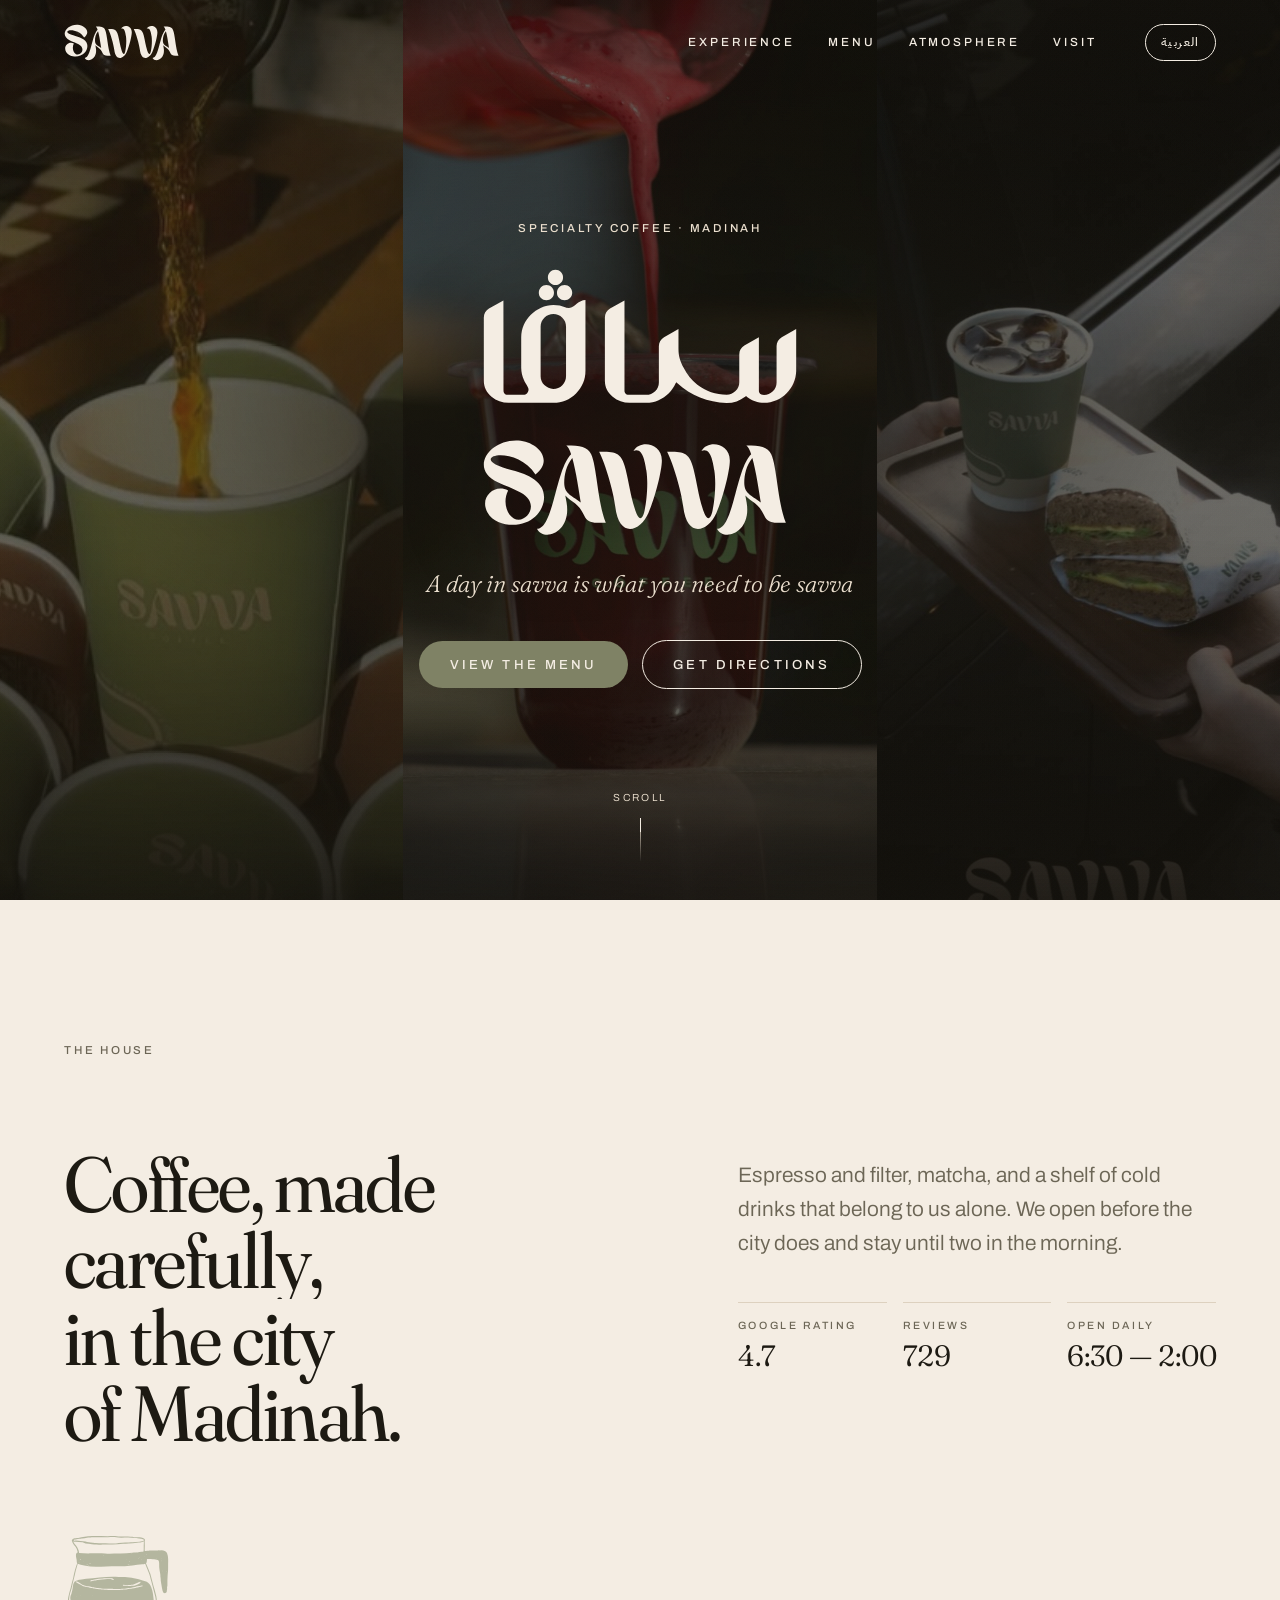
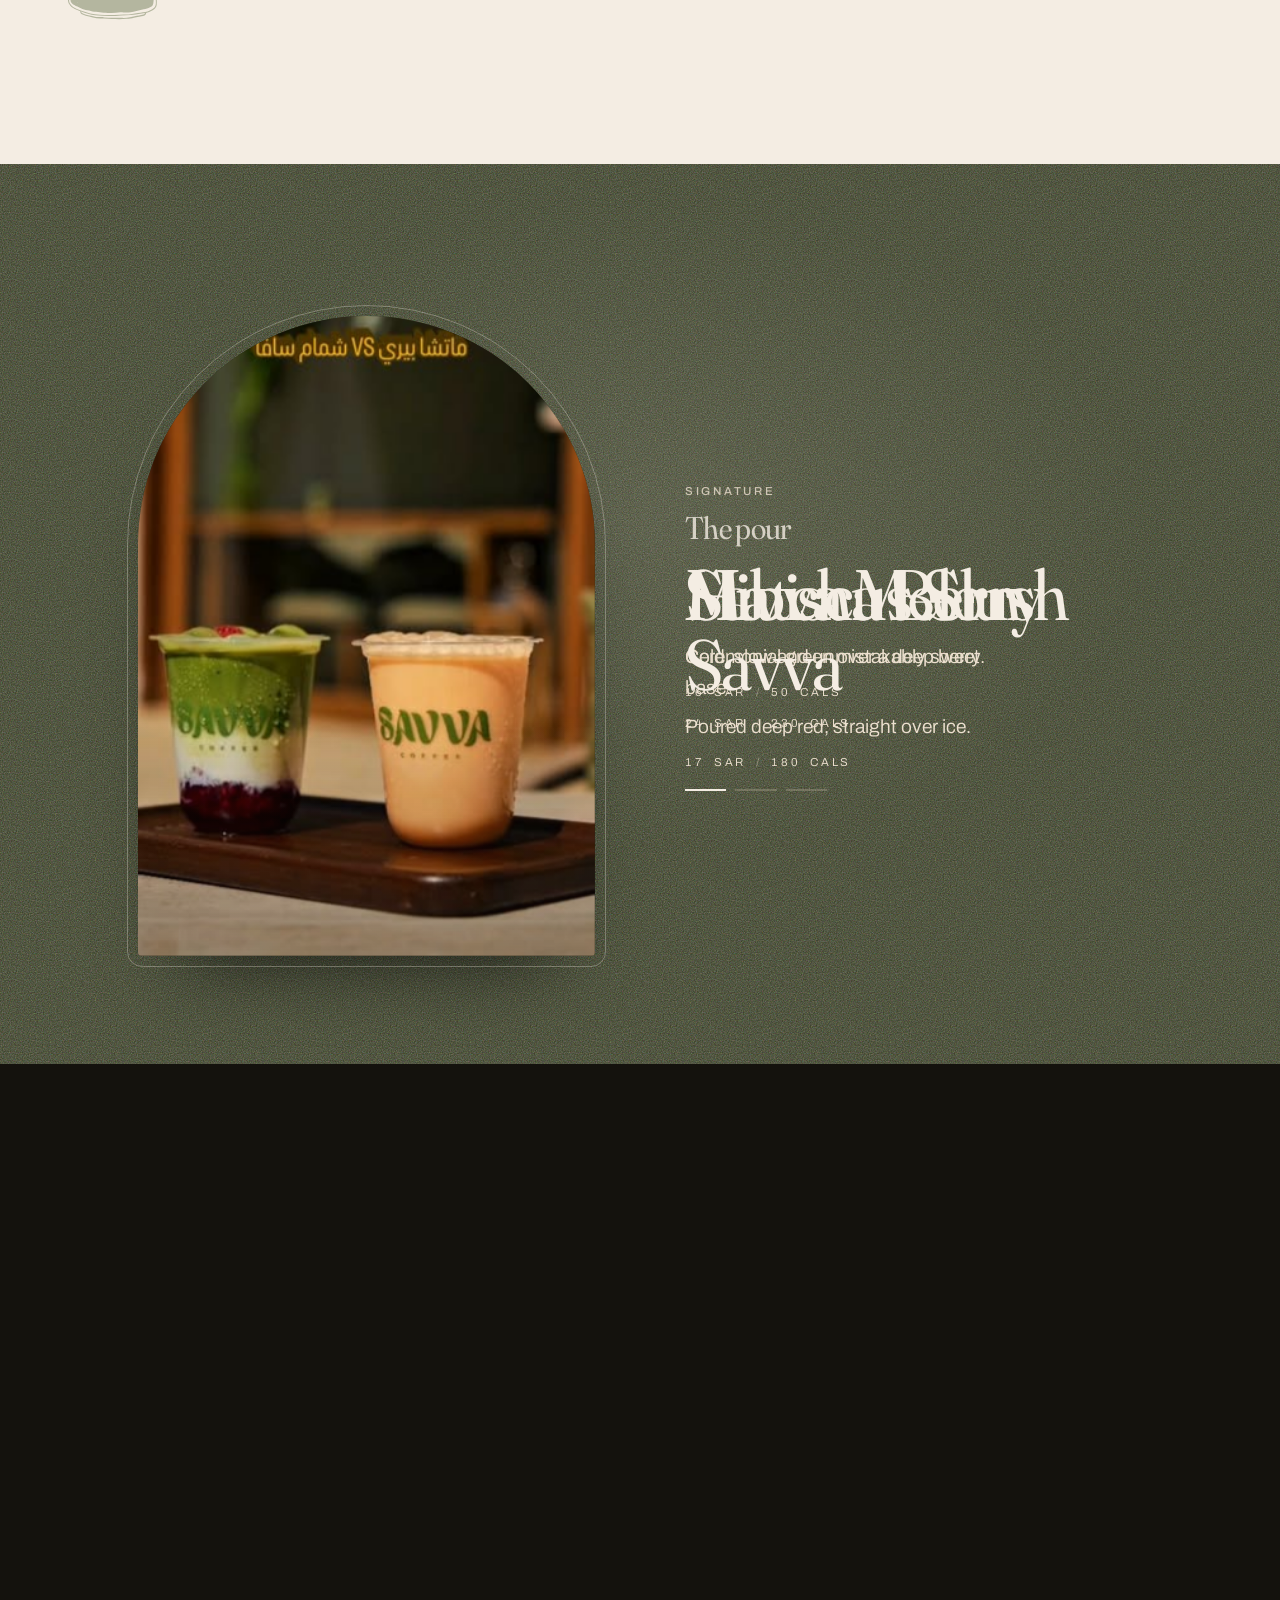
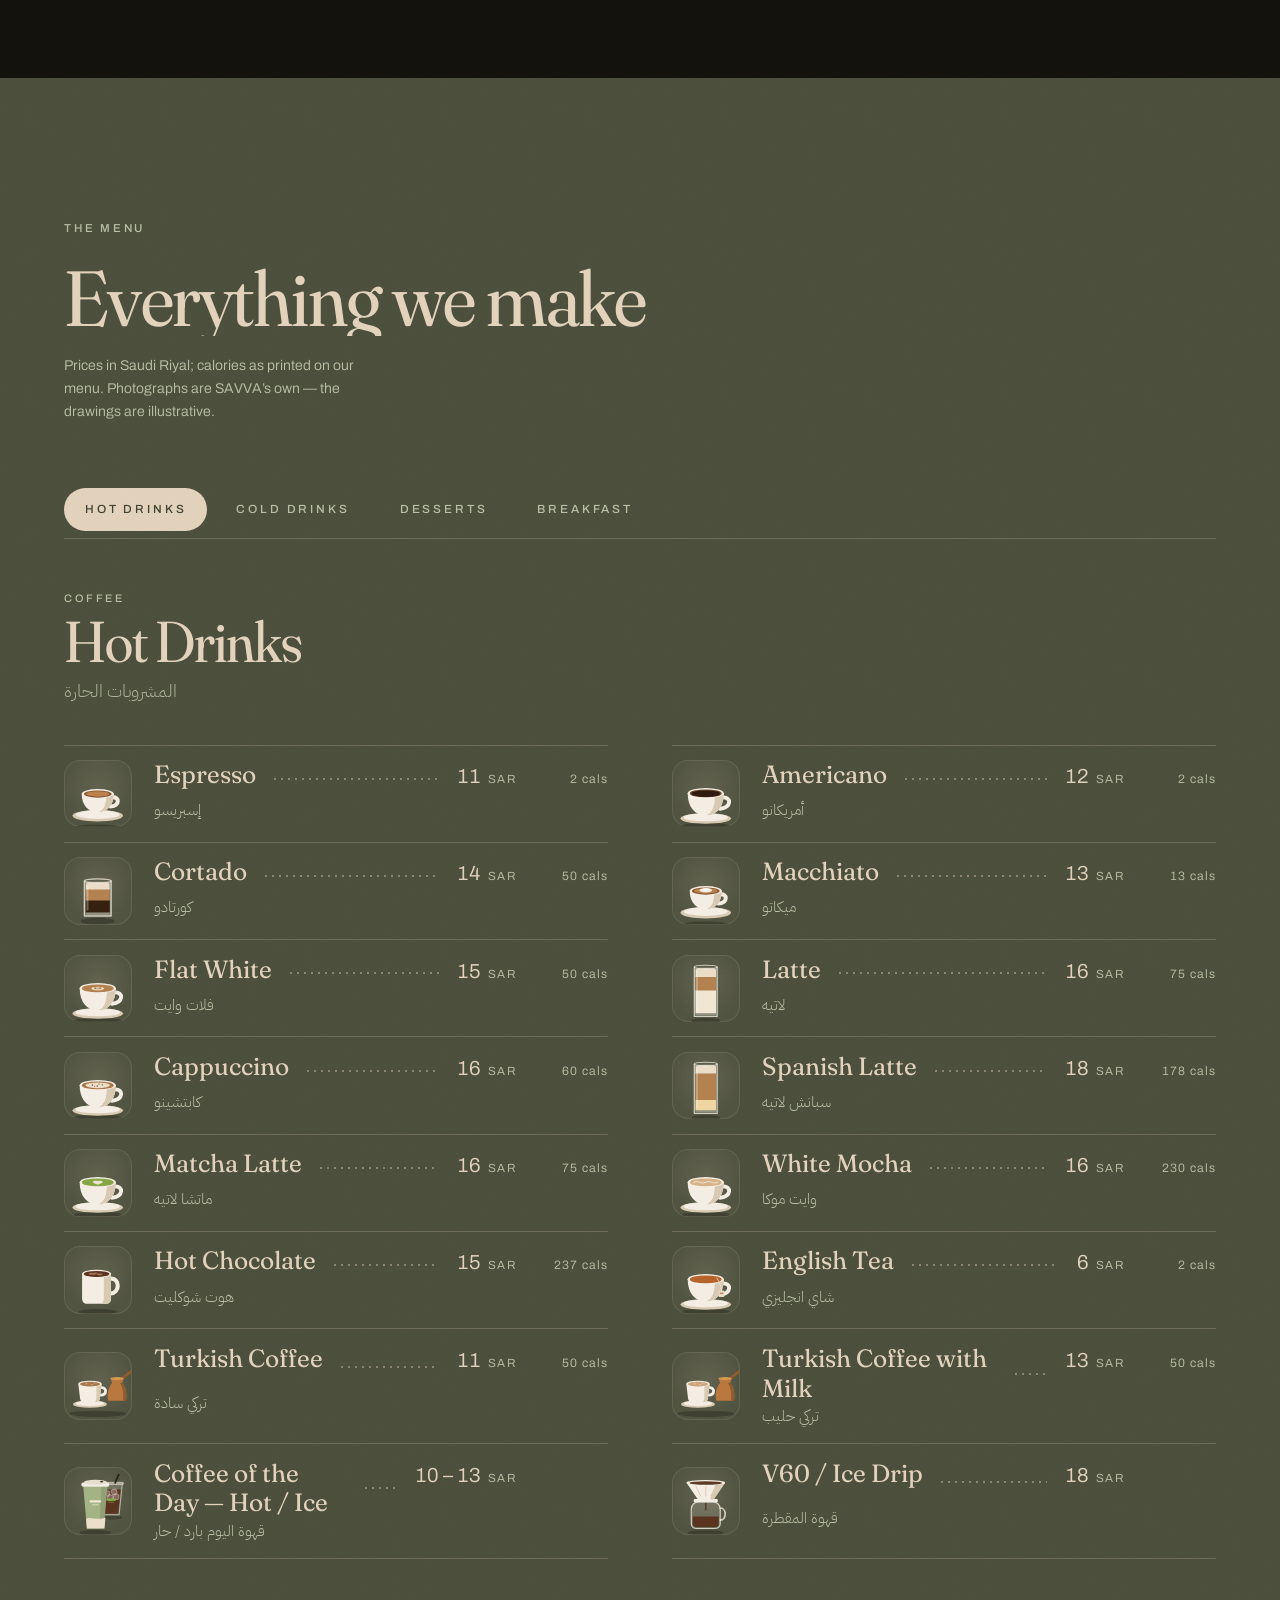
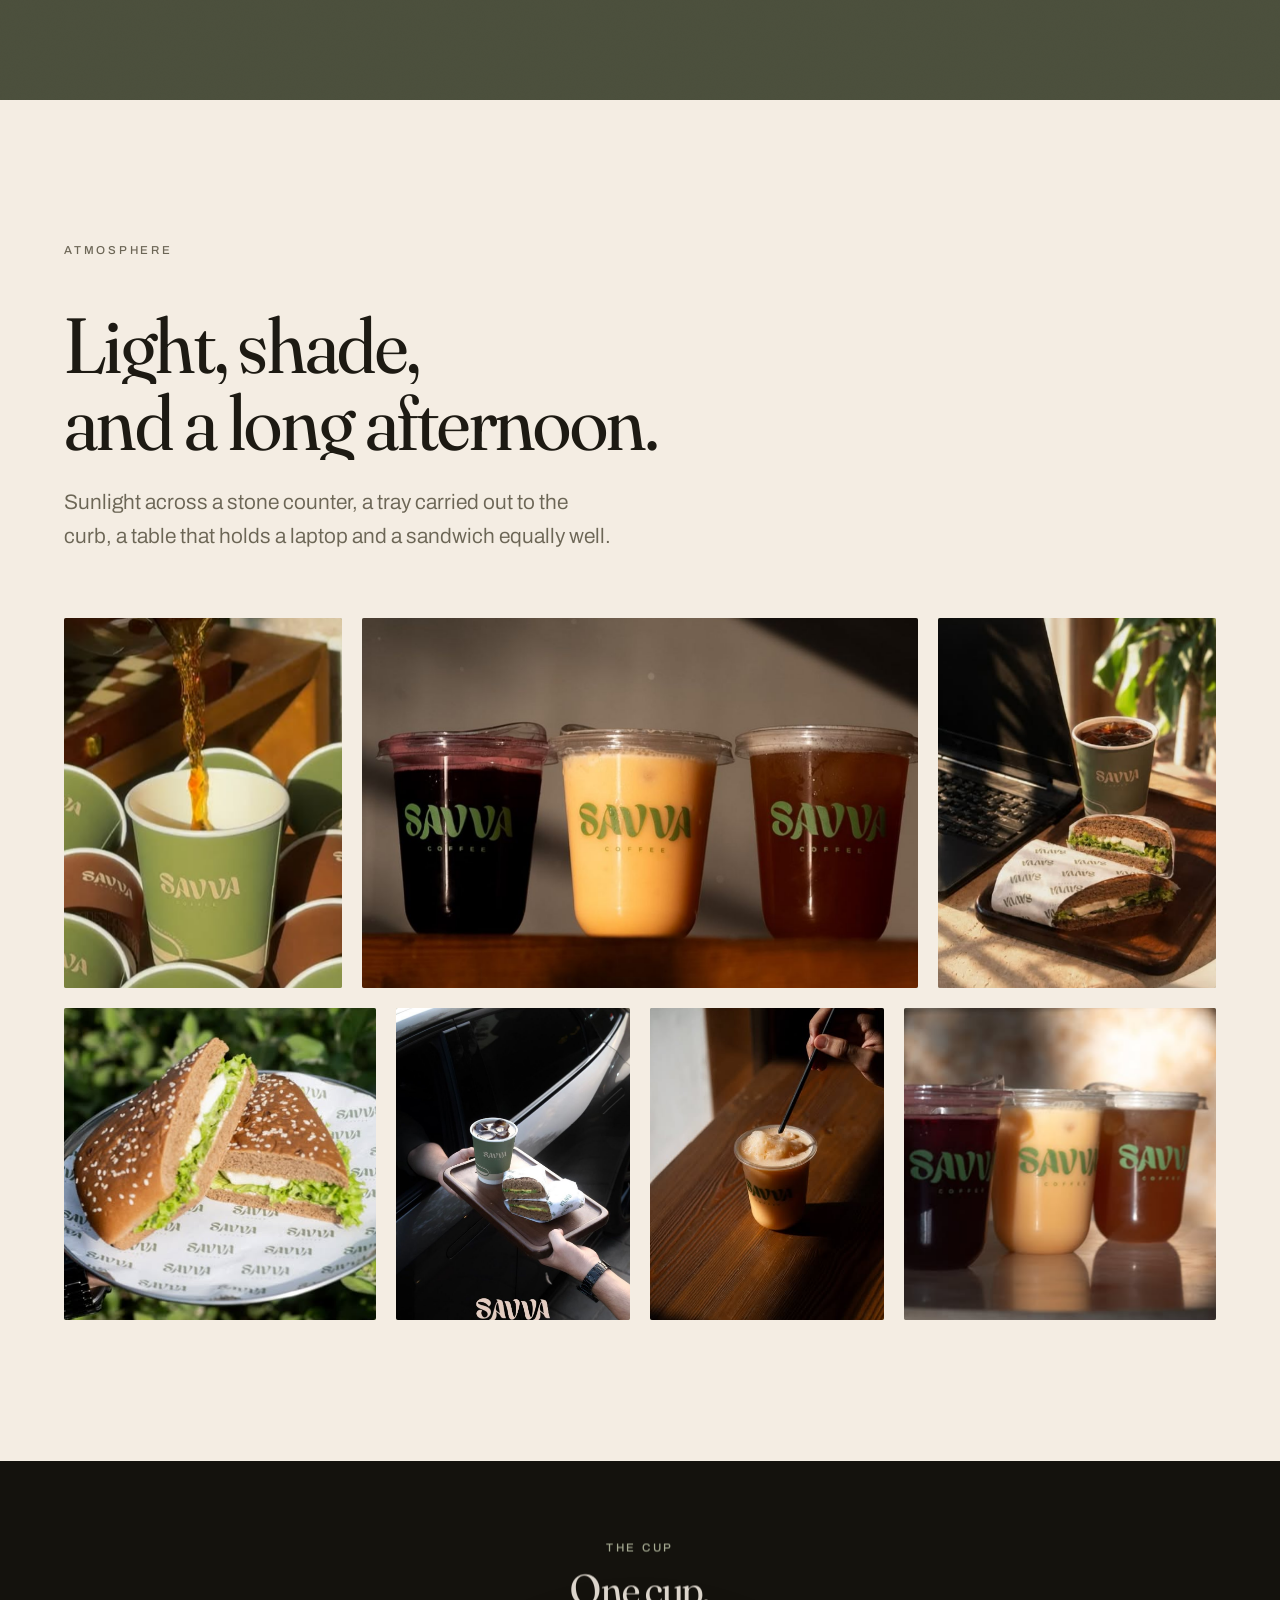
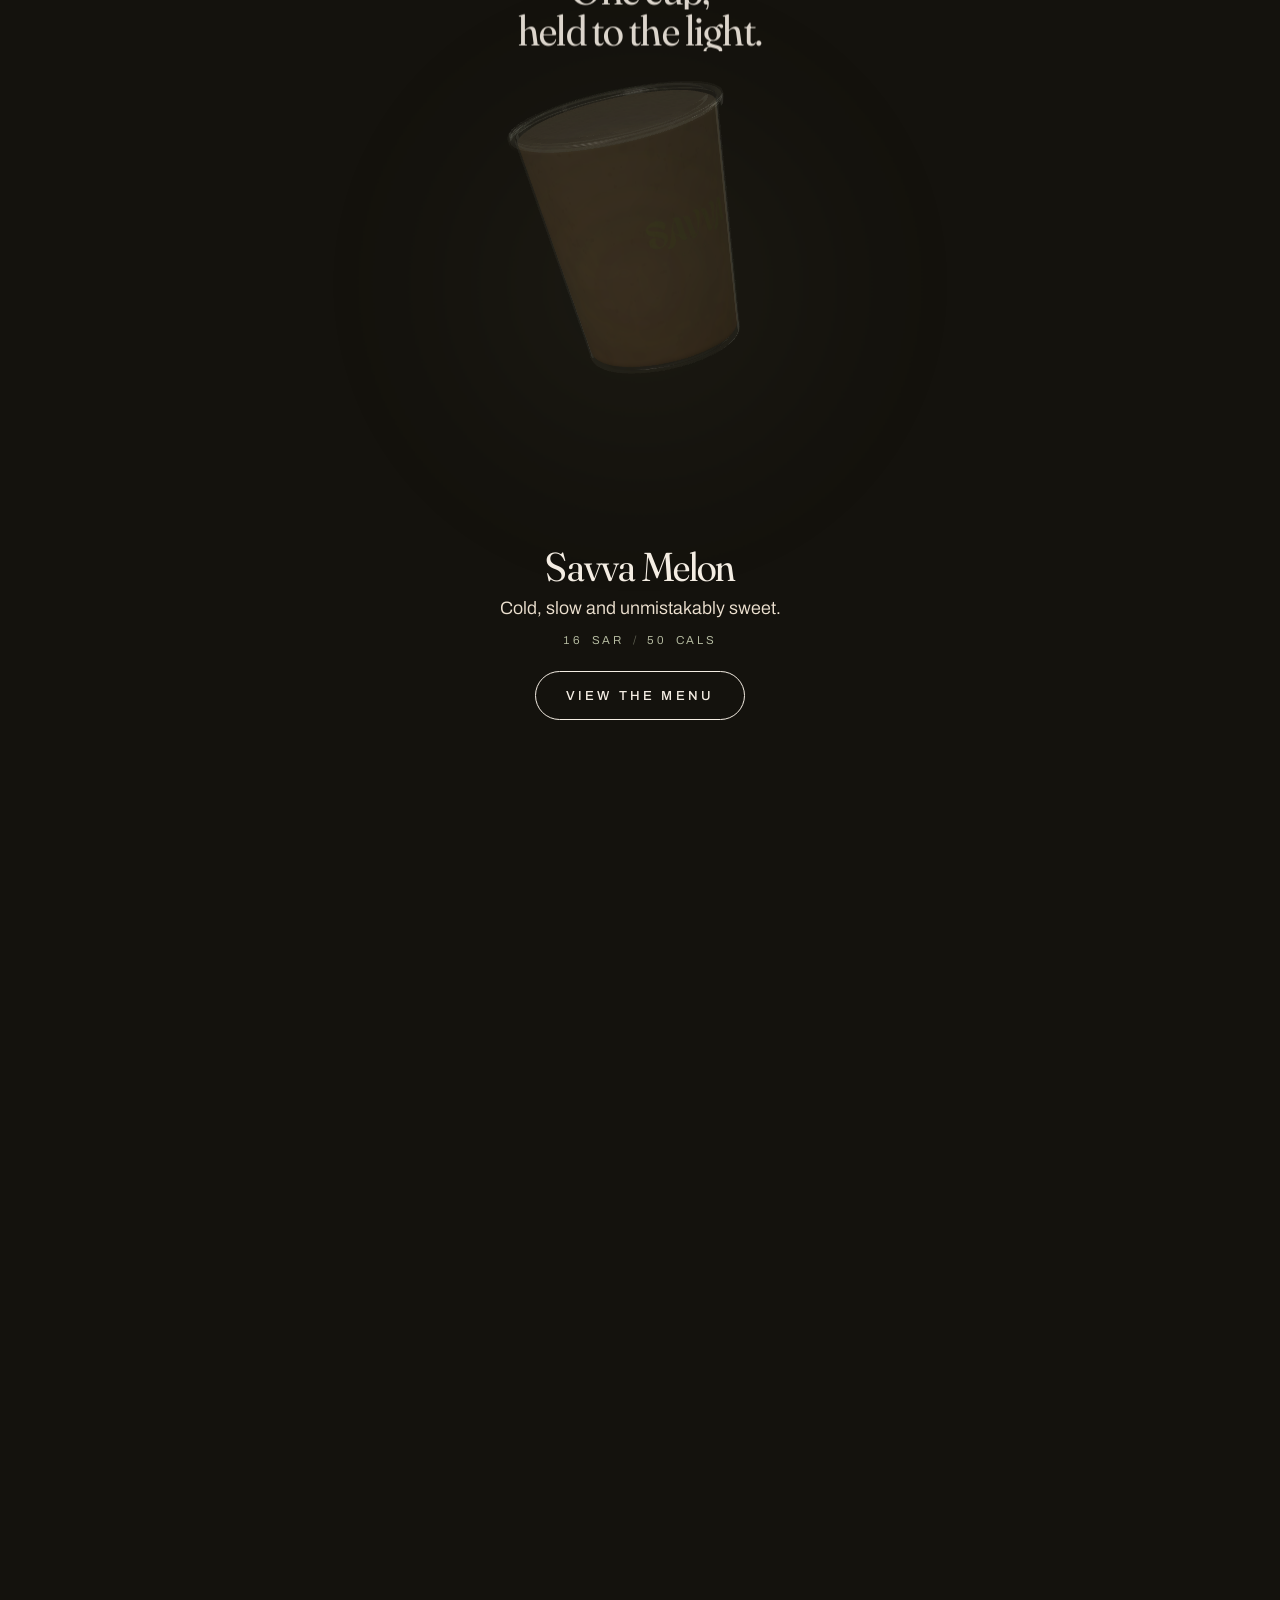
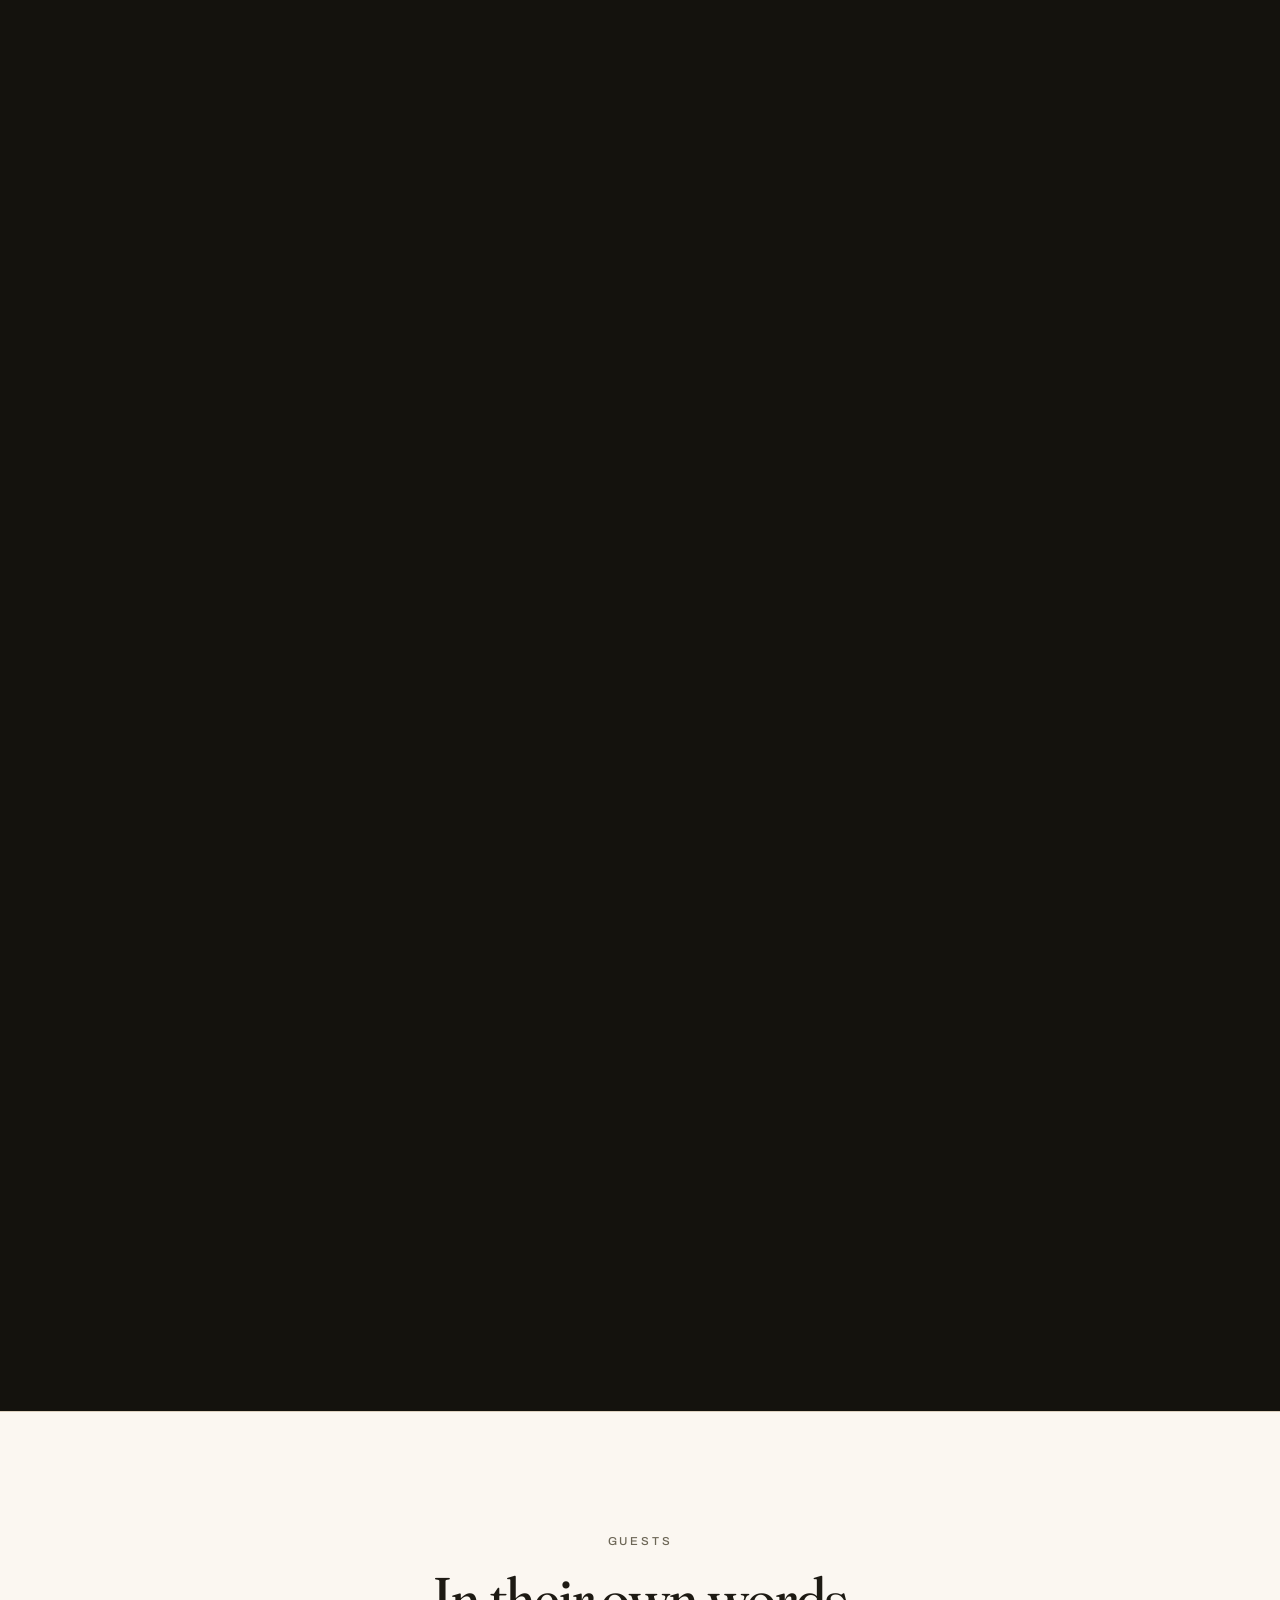
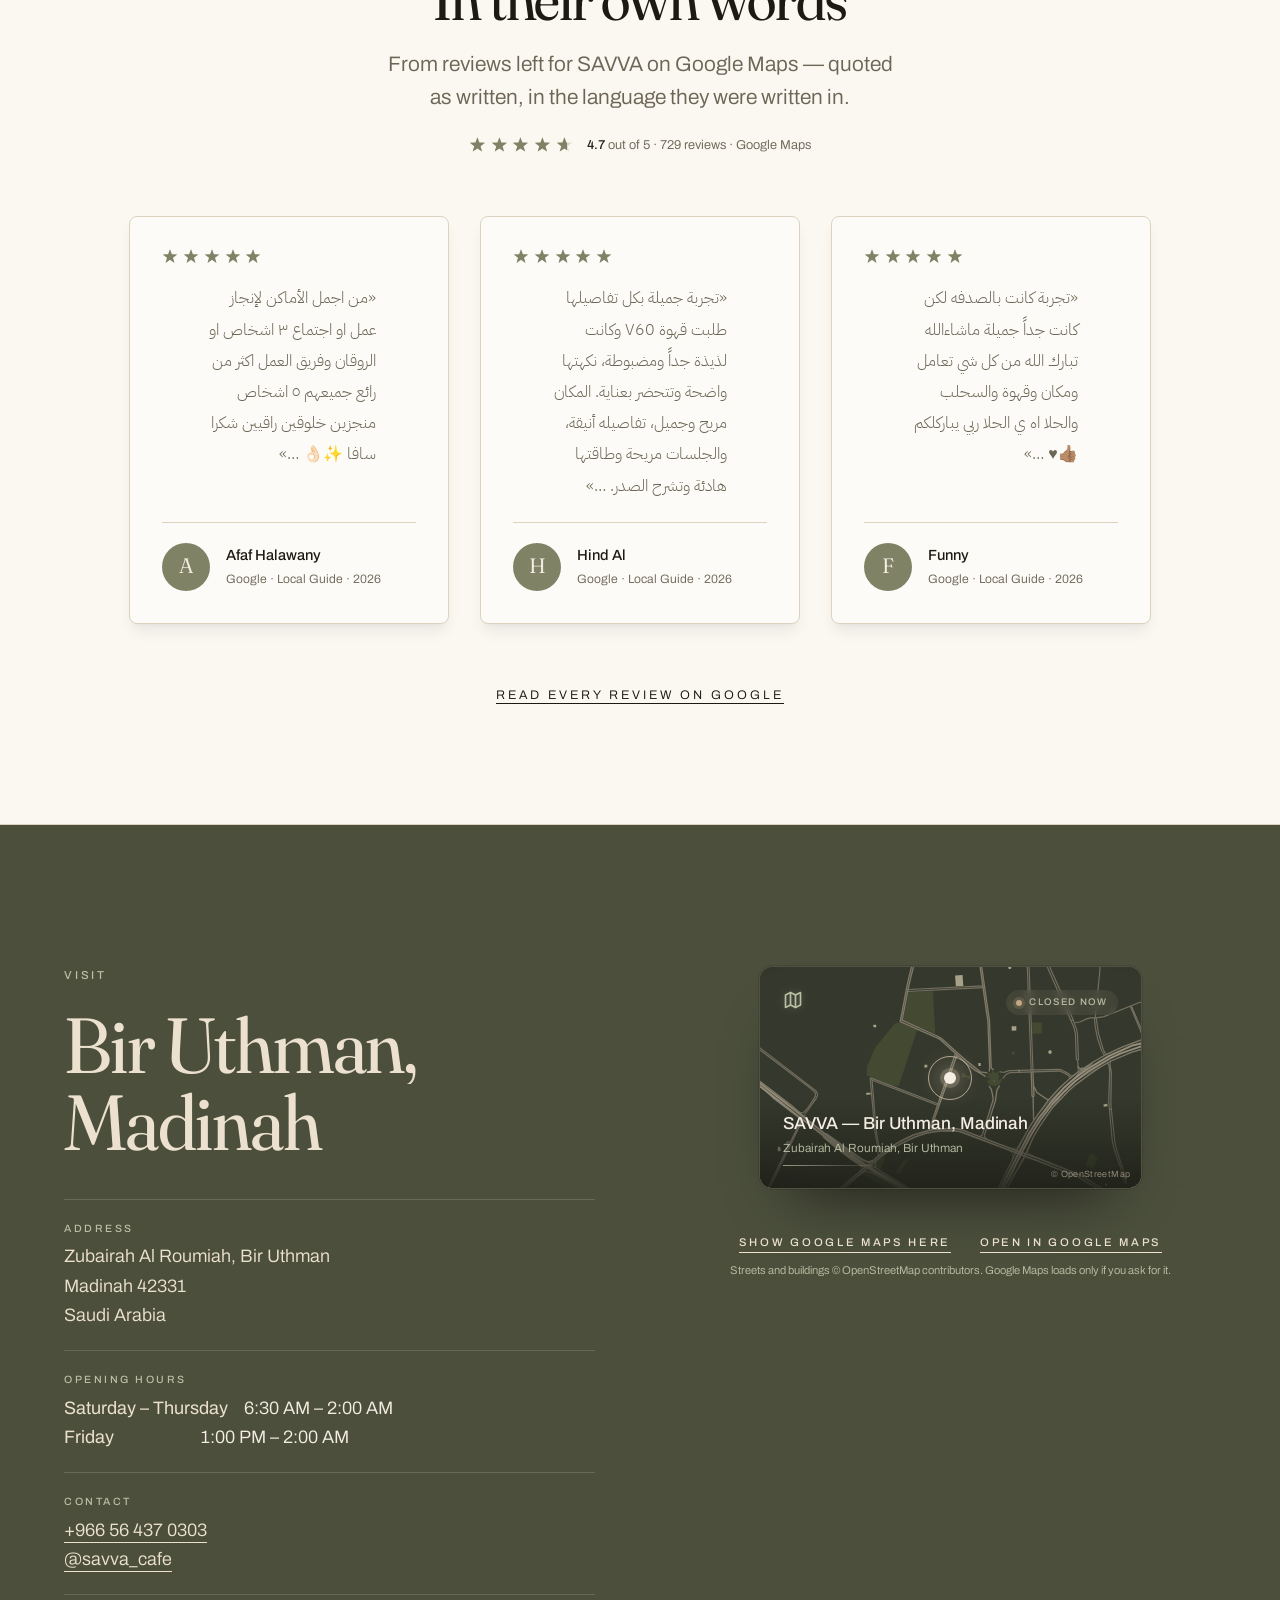
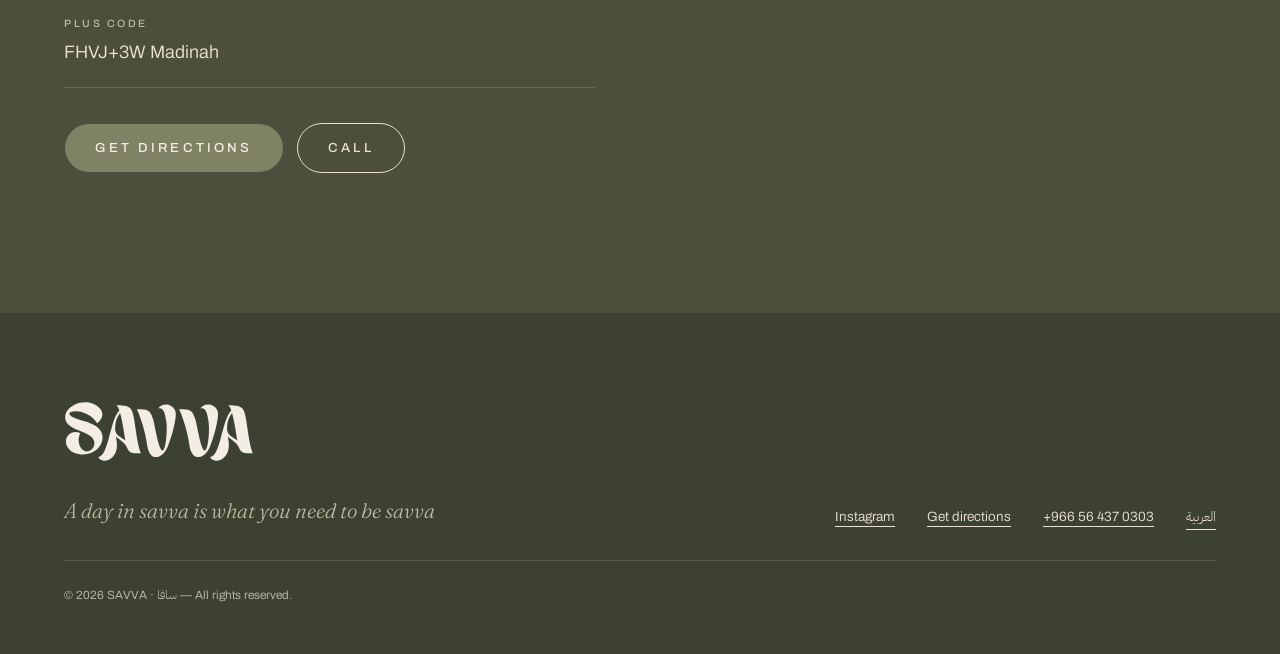
==== index.html @ ddec78d0 "SAVVA site: bilingual static build, full-res photos, relative URLs Relative URLs so the same build s" ====
<!doctype html>
<html lang="en" dir="ltr" class="no-js">
<head>
<meta charset="utf-8">
<meta name="viewport" content="width=device-width, initial-scale=1, viewport-fit=cover">
<title>SAVVA — Specialty Coffee in Madinah</title>
<meta name="description" content="SAVVA is a specialty coffee house in Madinah, Saudi Arabia. Espresso, filter, matcha and signature cold drinks, served from 6:30 in the morning until 2 AM.">
<link rel="canonical" href="https://savvacoffee.sa/">
<link rel="alternate" hreflang="en" href="https://savvacoffee.sa/">
<link rel="alternate" hreflang="ar" href="https://savvacoffee.sa/ar/">
<link rel="alternate" hreflang="x-default" href="https://savvacoffee.sa/">
<meta name="theme-color" content="#7F8265">
<meta property="og:type" content="website">
<meta property="og:site_name" content="SAVVA">
<meta property="og:locale" content="en_US">
<meta property="og:locale:alternate" content="ar_SA">
<meta property="og:title" content="SAVVA — Specialty Coffee in Madinah">
<meta property="og:description" content="SAVVA is a specialty coffee house in Madinah, Saudi Arabia. Espresso, filter, matcha and signature cold drinks, served from 6:30 in the morning until 2 AM.">
<meta property="og:url" content="https://savvacoffee.sa/">
<meta property="og:image" content="https://savvacoffee.sa/assets/img/three-cups-shadow.jpg">
<meta name="twitter:card" content="summary_large_image">
<link rel="icon" href="assets/img/favicon.svg" type="image/svg+xml">
<link rel="apple-touch-icon" href="assets/img/savva-mark-tile.jpg">
<link rel="preconnect" href="https://fonts.googleapis.com">
<link rel="preconnect" href="https://fonts.gstatic.com" crossorigin>
<link rel="preload" as="image" href="assets/img/hibiscus-pour.jpg" imagesrcset="assets/img/hibiscus-pour.jpg 480w, assets/img/hd/hibiscus-pour.jpg 1280w" imagesizes="(min-width: 56rem) 48vw, 114vw" fetchpriority="high">
<link rel="stylesheet" href="https://fonts.googleapis.com/css2?family=Archivo:wght@300..600&family=Fraunces:opsz,wght,SOFT,WONK@9..144,300..700,0..100,0..1&family=IBM+Plex+Sans+Arabic:wght@300;400&display=swap">
<link rel="stylesheet" href="assets/css/savva.css">
<script>document.documentElement.classList.remove('no-js');document.documentElement.classList.add('js')</script>
<script type="application/ld+json">{"@context":"https://schema.org","@type":"CafeOrCoffeeShop","name":"SAVVA","alternateName":"سافا","description":"SAVVA is a specialty coffee house in Madinah, Saudi Arabia. Espresso, filter, matcha and signature cold drinks, served from 6:30 in the morning until 2 AM.","url":"https://savvacoffee.sa/","image":"https://savvacoffee.sa/assets/img/three-cups-shadow.jpg","telephone":"+966 56 437 0303","servesCuisine":"Coffee","priceRange":"SAR 6–27","sameAs":["https://www.instagram.com/savva_cafe/"],"address":{"@type":"PostalAddress","streetAddress":"Zubairah Al Roumiah, Bir Uthman","addressLocality":"Madinah","postalCode":"42331","addressCountry":"SA"},"geo":{"@type":"GeoCoordinates","latitude":24.4926931,"longitude":39.5823565},"hasMap":"https://maps.app.goo.gl/geB2uSVz2UD7soM46","openingHoursSpecification":[{"@type":"OpeningHoursSpecification","dayOfWeek":["Saturday","Sunday","Monday","Tuesday","Wednesday","Thursday"],"opens":"06:30","closes":"02:00"},{"@type":"OpeningHoursSpecification","dayOfWeek":["Friday"],"opens":"13:00","closes":"02:00"}],"hasMenu":{"@type":"Menu","hasMenuSection":[{"@type":"MenuSection","name":"Hot Drinks","hasMenuItem":[{"@type":"MenuItem","name":"Espresso","offers":{"@type":"Offer","price":11,"priceCurrency":"SAR"}},{"@type":"MenuItem","name":"Americano","offers":{"@type":"Offer","price":12,"priceCurrency":"SAR"}},{"@type":"MenuItem","name":"Cortado","offers":{"@type":"Offer","price":14,"priceCurrency":"SAR"}},{"@type":"MenuItem","name":"Macchiato","offers":{"@type":"Offer","price":13,"priceCurrency":"SAR"}},{"@type":"MenuItem","name":"Flat White","offers":{"@type":"Offer","price":15,"priceCurrency":"SAR"}},{"@type":"MenuItem","name":"Latte","offers":{"@type":"Offer","price":16,"priceCurrency":"SAR"}},{"@type":"MenuItem","name":"Cappuccino","offers":{"@type":"Offer","price":16,"priceCurrency":"SAR"}},{"@type":"MenuItem","name":"Spanish Latte","offers":{"@type":"Offer","price":18,"priceCurrency":"SAR"}},{"@type":"MenuItem","name":"Matcha Latte","offers":{"@type":"Offer","price":16,"priceCurrency":"SAR"}},{"@type":"MenuItem","name":"White Mocha","offers":{"@type":"Offer","price":16,"priceCurrency":"SAR"}},{"@type":"MenuItem","name":"Hot Chocolate","offers":{"@type":"Offer","price":15,"priceCurrency":"SAR"}},{"@type":"MenuItem","name":"English Tea","offers":{"@type":"Offer","price":6,"priceCurrency":"SAR"}},{"@type":"MenuItem","name":"Turkish Coffee","offers":{"@type":"Offer","price":11,"priceCurrency":"SAR"}},{"@type":"MenuItem","name":"Turkish Coffee with Milk","offers":{"@type":"Offer","price":13,"priceCurrency":"SAR"}},{"@type":"MenuItem","name":"Coffee of the Day — Hot / Ice","offers":{"@type":"Offer","priceCurrency":"SAR","priceSpecification":{"@type":"PriceSpecification","minPrice":10,"maxPrice":13,"priceCurrency":"SAR"}}},{"@type":"MenuItem","name":"V60 / Ice Drip","offers":{"@type":"Offer","price":18,"priceCurrency":"SAR"}}]},{"@type":"MenuSection","name":"Cold Drinks","hasMenuItem":[{"@type":"MenuItem","name":"Iced Americano","offers":{"@type":"Offer","price":15,"priceCurrency":"SAR"}},{"@type":"MenuItem","name":"Alfredo","offers":{"@type":"Offer","price":14,"priceCurrency":"SAR"}},{"@type":"MenuItem","name":"Iced Latte","offers":{"@type":"Offer","price":17,"priceCurrency":"SAR"}},{"@type":"MenuItem","name":"Iced Spanish Latte","offers":{"@type":"Offer","price":19,"priceCurrency":"SAR"}},{"@type":"MenuItem","name":"Iced Matcha Latte","offers":{"@type":"Offer","price":17,"priceCurrency":"SAR"}},{"@type":"MenuItem","name":"Iced Matcha Spanish Latte","offers":{"@type":"Offer","price":19,"priceCurrency":"SAR"}},{"@type":"MenuItem","name":"Savva Matcha","offers":{"@type":"Offer","price":22,"priceCurrency":"SAR"}},{"@type":"MenuItem","name":"Matcha Berry","offers":{"@type":"Offer","price":24,"priceCurrency":"SAR"}},{"@type":"MenuItem","name":"Ice Tea Savva","offers":{"@type":"Offer","price":17,"priceCurrency":"SAR"}},{"@type":"MenuItem","name":"Ice Hibiscus Savva","offers":{"@type":"Offer","price":17,"priceCurrency":"SAR"}},{"@type":"MenuItem","name":"Hibiscus Slush Savva","offers":{"@type":"Offer","price":17,"priceCurrency":"SAR"}},{"@type":"MenuItem","name":"Ice Shaken","offers":{"@type":"Offer","price":20,"priceCurrency":"SAR"}},{"@type":"MenuItem","name":"Ice White Mocha","offers":{"@type":"Offer","price":19,"priceCurrency":"SAR"}},{"@type":"MenuItem","name":"Ice Chocolate","offers":{"@type":"Offer","price":17,"priceCurrency":"SAR"}},{"@type":"MenuItem","name":"Savva Melon","offers":{"@type":"Offer","price":16,"priceCurrency":"SAR"}}]},{"@type":"MenuSection","name":"Desserts","hasMenuItem":[{"@type":"MenuItem","name":"Madini Cookies","offers":{"@type":"Offer","price":12,"priceCurrency":"SAR"}},{"@type":"MenuItem","name":"Cinnamon Danish","offers":{"@type":"Offer","price":19,"priceCurrency":"SAR"}},{"@type":"MenuItem","name":"Marble Cake","offers":{"@type":"Offer","price":11,"priceCurrency":"SAR"}},{"@type":"MenuItem","name":"Crunchy Chocolate","offers":{"@type":"Offer","price":8,"priceCurrency":"SAR"}},{"@type":"MenuItem","name":"Blueberry Cheesecake","offers":{"@type":"Offer","price":27,"priceCurrency":"SAR"}},{"@type":"MenuItem","name":"Pecan Cake","offers":{"@type":"Offer","price":21,"priceCurrency":"SAR"}},{"@type":"MenuItem","name":"Chocolate Cake","offers":{"@type":"Offer","price":18,"priceCurrency":"SAR"}}]},{"@type":"MenuSection","name":"Breakfast","hasMenuItem":[{"@type":"MenuItem","name":"Turkey Sandwich","offers":{"@type":"Offer","price":19,"priceCurrency":"SAR"}},{"@type":"MenuItem","name":"Halloumi Sandwich","offers":{"@type":"Offer","price":18,"priceCurrency":"SAR"}}]}]}}</script>
</head>
<body>
<a class="skip" href="#main">Skip to content</a>
<header class="nav" data-nav>
  <div class="nav__bar">
    <a class="nav__mark" href="./" aria-label="SAVVA — سافا"><svg class="mark mark--word" aria-hidden="true" focusable="false" xmlns="http://www.w3.org/2000/svg" viewBox="79.7 589.4 336.8 107.8" fill="currentColor"><g transform="translate(0,1920) scale(1,-1)"><path d="M113.5 1235.7C134.1 1235.7 148.1 1250.5 148.1 1266.2C148.1 1282.9 131.2 1291 112.9 1295.7C95.8 1300.1 89.3 1304.7 89.3 1307.9C89.3 1310.6 93.8 1312.4 100.2 1312.4C111.4 1312.4 128.7 1306.9 138.6 1291.2C145.1 1296.2 147.7 1301.6 147.7 1306.5C147.7 1318 133.8 1327.7 119.8 1328.5C119 1328.6 118.1 1328.6 117.3 1328.6C97.4 1328.6 81.7 1315.2 81.7 1301.9C81.7 1294.8 86.3 1287.6 97.1 1282.5C104.6 1279 114.3 1275.6 122.2 1271.3C130.5 1266.9 133.6 1261 133.6 1255.8C133.6 1248 126.9 1241.3 120.1 1241.3C112.9 1241.3 105.6 1249.8 105.6 1261.5C105.6 1265.4 106.5 1269.5 108.5 1273.6C105.7 1275.1 102.8 1275.7 100.1 1275.7C91 1275.7 83.1 1268.4 83.1 1258.9C83.1 1255.8 84 1252.5 85.9 1249C91 1239.6 103 1235.7 113.5 1235.7M350 1224.8C360 1224.8 372 1234.3 372 1252.3C372 1254.8 371.8 1257.5 371.3 1260.3C370.9 1262.7 370.4 1265.3 369.9 1268.1C376.5 1260.7 384.7 1259.8 390.7 1246C393 1240.8 397.4 1237.9 404.7 1237.9L414.5 1237.9C405.3 1261.8 404.6 1300.4 398.4 1313.4C394.5 1321.7 386.3 1323 371 1323C372.9 1321.8 374.6 1318.4 376.3 1313.6C359.1 1296.5 357.2 1231.4 338.7 1231.4C341 1226.9 345.3 1224.8 350 1224.8M386.9 1260.4C379.4 1267 368.7 1269 368.7 1281.9C368.8 1290.9 370.8 1300.6 377.6 1309.2C381.9 1294 385.1 1270.8 386.9 1260.4M317.6 1231.2C325.2 1231.2 333.5 1238.5 338 1248.8C345.8 1267.2 352.8 1295.6 352.8 1306.7C352.8 1318.7 343.5 1324.5 335.2 1324.5C329.7 1324.5 324.4 1322.1 321.5 1317C322.6 1317.6 323.7 1317.8 324.7 1317.8C332.6 1317.8 334.5 1302.2 335.7 1295.5C336.3 1291.6 336.7 1286.6 336.7 1281.1C336.7 1270.7 335.5 1258.9 333.7 1251.2C332.3 1245.2 330.7 1243 329.2 1243C326.7 1243 324.3 1248.9 322.8 1253.7C317.8 1270.4 316.8 1280.8 312.9 1296.8C307.9 1317 300.4 1315.9 283.7 1316.1C290.5 1302.6 299.5 1272.3 301.4 1255.9C303.5 1238.1 310.2 1231.2 317.6 1231.2M242.8 1231.2C250.3 1231.2 258.6 1238.5 263.1 1248.8C270.9 1267.2 277.9 1295.6 277.9 1306.7C277.9 1318.7 268.6 1324.5 260.3 1324.5C254.8 1324.5 249.5 1322.1 246.6 1317C247.7 1317.6 248.8 1317.8 249.8 1317.8C257.7 1317.8 259.6 1302.2 260.8 1295.5C261.4 1291.6 261.8 1286.6 261.8 1281.1C261.8 1270.7 260.6 1258.9 258.8 1251.2C257.4 1245.2 255.8 1243 254.3 1243C251.8 1243 249.4 1248.9 248 1253.7C242.9 1270.4 241.9 1280.8 238 1296.8C233 1317 225.5 1315.9 208.8 1316.1C215.6 1302.6 224.6 1272.3 226.5 1255.9C228.6 1238.1 235.3 1231.2 242.8 1231.2M151.6 1224.8C161.6 1224.8 173.6 1234.3 173.6 1252.3C173.6 1254.8 173.4 1257.5 172.9 1260.3C172.5 1262.7 172 1265.3 171.5 1268.1C178.1 1260.7 186.3 1259.8 192.3 1246C194.6 1240.8 199 1237.9 206.3 1237.9L216.1 1237.9C206.9 1261.8 206.2 1300.4 200 1313.4C196.1 1321.7 187.9 1323 172.6 1323C174.5 1321.8 176.2 1318.4 177.9 1313.6C160.6 1296.5 158.8 1231.4 140.3 1231.4C142.6 1226.9 146.9 1224.8 151.6 1224.8M188.5 1260.4C181 1267 170.3 1269 170.3 1281.9C170.4 1290.9 172.4 1300.6 179.2 1309.2C183.5 1294 186.7 1270.8 188.5 1260.4"/></g></svg></a>
    <nav class="nav__links" aria-label="Primary">
      <a href="#experience">Experience</a><a href="#menu">Menu</a><a href="#atmosphere">Atmosphere</a><a href="#location">Visit</a>
    </nav>
    <div class="nav__end">
      <a class="nav__lang" href="ar/" lang="ar" dir="rtl" hreflang="ar">العربية</a>
      <button class="nav__toggle" type="button" aria-expanded="false" aria-controls="nav-panel" data-nav-toggle>
        <span class="nav__toggle-lines" aria-hidden="true"><i></i><i></i></span>
        <span class="u-sr">Menu</span>
      </button>
    </div>
  </div>
  <div class="nav__panel" id="nav-panel" hidden data-nav-panel>
    <nav aria-label="Mobile">
      <a href="#experience" style="--i:0">Experience</a><a href="#menu" style="--i:1">Menu</a><a href="#atmosphere" style="--i:2">Atmosphere</a><a href="#location" style="--i:3">Visit</a>
    </nav>
    <a class="nav__panel-lang" href="ar/" lang="ar" hreflang="ar">العربية</a>
  </div>
</header>
<main id="main">
<section class="hero" data-hero>
  <div class="hero__media">
    <figure><img src="assets/img/coffee-pour-cups.jpg" alt="" width="360" height="640" decoding="async" data-parallax="0.10"></figure>
    <figure><img src="assets/img/hibiscus-pour.jpg" srcset="assets/img/hibiscus-pour.jpg 480w, assets/img/hd/hibiscus-pour.jpg 1280w" sizes="(min-width: 56rem) 48vw, 114vw" alt="Deep red hibiscus poured into a Savva cup over ice" width="480" height="640" fetchpriority="high" decoding="async" data-parallax="0.16"></figure>
    <figure><img src="assets/img/curbside-tray.jpg" srcset="assets/img/curbside-tray.jpg 518w, assets/img/hd/curbside-tray.jpg 1080w" sizes="(min-width: 56rem) 42vw, 1px" alt="" width="518" height="640" decoding="async" data-parallax="0.07"></figure>
  </div>
  <div class="hero__inner">
    <p class="hero__eyebrow reveal">Specialty Coffee · Madinah</p>
    <h1 class="hero__lockup reveal"><span class="u-sr">SAVVA — specialty coffee in Madinah, Saudi Arabia</span><svg class="mark mark--lockup" aria-hidden="true" focusable="false" xmlns="http://www.w3.org/2000/svg" viewBox="79.7 401.3 348.2 295.9" fill="currentColor"><g transform="translate(0,1920) scale(1,-1)"><path d="M254.5 1378.9L242.4 1378.9C239.1 1378.9 236.7 1380.2 236.7 1383.8L236.7 1483L220.8 1474C217.2 1471.7 215.1 1468.5 215.1 1464.1L215.1 1394.6C215.1 1387.3 218 1381.5 223.7 1376.9C229.1 1372.5 235.4 1370.1 242.4 1370.1L254.5 1370.1L260.7 1370.1C265.4 1370.1 270 1371 274.3 1373C278.5 1374.9 282.3 1377.4 285.6 1380.7C288.7 1383.8 291.2 1387.5 293.1 1391.6L293.7 1392.8L294.7 1391.9C310.2 1377.9 328.4 1370.7 349.2 1369.9L349.3 1369.9C357 1369.9 363.9 1372.3 370 1377.1L370.7 1377.6L371.8 1376.6C374.5 1374.6 377.4 1372.9 380.6 1371.8C383.8 1370.7 387.1 1370.1 390.4 1370.1C395.2 1370.1 399.7 1371 404.1 1372.9C408.3 1374.7 412.1 1377.3 415.3 1380.6C418.5 1383.9 421.1 1387.7 422.9 1391.8C424.8 1396.1 425.8 1400.6 425.9 1405.2L425.9 1451.5L410 1442.5C406.4 1440.2 404.3 1437 404.3 1432.7L404.3 1392.5C404.3 1388.7 402.9 1385.5 400.2 1382.8C397.5 1380.2 394.2 1378.8 390.4 1378.8C387.2 1378.8 384.8 1380 384.8 1383.6L384.8 1442.4L368.8 1433.2C365.2 1431 363.2 1427.8 363.2 1423.5L363.2 1392.8C363.2 1389 361.8 1385.8 359 1383.1C356.3 1380.5 353.1 1379.1 349.3 1379.1C337.3 1379.1 326.5 1382.8 317 1390.1C310.5 1395 305.5 1401.4 301.9 1408.7C298 1416.4 296.2 1421.3 296.2 1430.1L296.2 1451.5L280.3 1442.5L280.3 1442.5C276.7 1440.2 274.6 1437 274.6 1432.7L274.6 1392.6C274.6 1388.8 273.2 1385.6 270.5 1382.9C267.7 1380.2 264.5 1378.9 260.7 1378.9ZM169 1508.3C169 1506 168.2 1504 166.6 1502.4C165 1500.7 163 1499.9 160.7 1499.9C158.3 1499.9 156.4 1500.7 154.7 1502.4C153.1 1504 152.3 1506 152.3 1508.3C152.3 1510.6 153.1 1512.6 154.7 1514.2C156.4 1515.9 158.3 1516.7 160.7 1516.7C163 1516.7 165 1515.9 166.6 1514.2C168.2 1512.6 169 1510.6 169 1508.3M179.1 1491.5C179.1 1489.2 178.2 1487.2 176.6 1485.6C175 1484 173 1483.2 170.7 1483.2C168.3 1483.2 166.4 1484 164.7 1485.6C163.1 1487.2 162.3 1489.2 162.3 1491.5C162.3 1493.9 163.1 1495.8 164.7 1497.5C166.4 1499.1 168.3 1499.9 170.7 1499.9C173 1499.9 175 1499.1 176.6 1497.5C178.2 1495.8 179.1 1493.9 179.1 1491.5M159 1491.5C159 1489.2 158.2 1487.2 156.6 1485.6C155 1484 153 1483.2 150.7 1483.2C148.3 1483.2 146.4 1484 144.7 1485.6C143.1 1487.2 142.3 1489.2 142.3 1491.5C142.3 1493.9 143.1 1495.8 144.7 1497.5C146.4 1499.1 148.3 1499.9 150.7 1499.9C153 1499.9 155 1499.1 156.6 1497.5C158.2 1495.8 159 1493.9 159 1491.5M103.3 1483L87.4 1474C83.8 1471.7 81.7 1468.5 81.7 1464.1L81.7 1394.6C81.7 1387.3 84.6 1381.5 90.2 1376.9C95.7 1372.5 101.9 1370.1 109 1370.1L158.4 1370.1C168.2 1370.1 176.4 1373.6 183.3 1380.5C190.2 1387.4 193.7 1395.6 193.7 1405.4L193.7 1483.4C189.9 1483.2 187.1 1481.6 184 1479.2C181.6 1477.3 178.9 1474.5 175.7 1474.5C174.9 1474.5 174.2 1474.6 173.5 1474.8L173.5 1474.5L172.1 1475.2C167.7 1477 163.1 1477.9 158.4 1477.9C153.7 1477.9 149.1 1476.9 144.8 1474.9C140.6 1473 136.8 1470.5 133.5 1467.2C130.3 1464 127.7 1460.2 125.8 1456.1C123.9 1451.7 122.9 1447.1 122.9 1442.4L122.9 1408.9C123 1404.2 123.9 1399.7 125.9 1395.4C126.5 1393.9 127.3 1392.5 128.1 1391.2C128.8 1390 129.4 1388.9 130.1 1387.7C130.6 1386.7 131 1385.7 131 1384.6C131 1383.6 130.6 1382.6 130.1 1381.8C129.3 1380.3 128 1379.3 126.4 1378.9L126.2 1378.9L109 1378.9C105.7 1378.9 103.4 1380.2 103.4 1383.8ZM144.3 1426.7L144.3 1454.1C144.3 1458 145.7 1461.3 148.4 1464C151.2 1466.7 154.5 1468 158.4 1468C162.2 1468 165.5 1466.6 168.2 1464C171 1461.3 172.3 1458 172.3 1454.1L172.3 1426.7L172.3 1399.4C172.3 1395.5 170.9 1392.3 168.2 1389.6C165.5 1386.8 162.1 1385.5 158.2 1385.5L158.2 1385.5C154.4 1385.6 151.2 1387 148.4 1389.7C145.7 1392.3 144.3 1395.6 144.3 1399.4Z"/><path d="M113.5 1235.7C134.1 1235.7 148.1 1250.5 148.1 1266.2C148.1 1282.9 131.2 1291 112.9 1295.7C95.8 1300.1 89.3 1304.7 89.3 1307.9C89.3 1310.6 93.8 1312.4 100.2 1312.4C111.4 1312.4 128.7 1306.9 138.6 1291.2C145.1 1296.2 147.7 1301.6 147.7 1306.5C147.7 1318 133.8 1327.7 119.8 1328.5C119 1328.6 118.1 1328.6 117.3 1328.6C97.4 1328.6 81.7 1315.2 81.7 1301.9C81.7 1294.8 86.3 1287.6 97.1 1282.5C104.6 1279 114.3 1275.6 122.2 1271.3C130.5 1266.9 133.6 1261 133.6 1255.8C133.6 1248 126.9 1241.3 120.1 1241.3C112.9 1241.3 105.6 1249.8 105.6 1261.5C105.6 1265.4 106.5 1269.5 108.5 1273.6C105.7 1275.1 102.8 1275.7 100.1 1275.7C91 1275.7 83.1 1268.4 83.1 1258.9C83.1 1255.8 84 1252.5 85.9 1249C91 1239.6 103 1235.7 113.5 1235.7M350 1224.8C360 1224.8 372 1234.3 372 1252.3C372 1254.8 371.8 1257.5 371.3 1260.3C370.9 1262.7 370.4 1265.3 369.9 1268.1C376.5 1260.7 384.7 1259.8 390.7 1246C393 1240.8 397.4 1237.9 404.7 1237.9L414.5 1237.9C405.3 1261.8 404.6 1300.4 398.4 1313.4C394.5 1321.7 386.3 1323 371 1323C372.9 1321.8 374.6 1318.4 376.3 1313.6C359.1 1296.5 357.2 1231.4 338.7 1231.4C341 1226.9 345.3 1224.8 350 1224.8M386.9 1260.4C379.4 1267 368.7 1269 368.7 1281.9C368.8 1290.9 370.8 1300.6 377.6 1309.2C381.9 1294 385.1 1270.8 386.9 1260.4M317.6 1231.2C325.2 1231.2 333.5 1238.5 338 1248.8C345.8 1267.2 352.8 1295.6 352.8 1306.7C352.8 1318.7 343.5 1324.5 335.2 1324.5C329.7 1324.5 324.4 1322.1 321.5 1317C322.6 1317.6 323.7 1317.8 324.7 1317.8C332.6 1317.8 334.5 1302.2 335.7 1295.5C336.3 1291.6 336.7 1286.6 336.7 1281.1C336.7 1270.7 335.5 1258.9 333.7 1251.2C332.3 1245.2 330.7 1243 329.2 1243C326.7 1243 324.3 1248.9 322.8 1253.7C317.8 1270.4 316.8 1280.8 312.9 1296.8C307.9 1317 300.4 1315.9 283.7 1316.1C290.5 1302.6 299.5 1272.3 301.4 1255.9C303.5 1238.1 310.2 1231.2 317.6 1231.2M242.8 1231.2C250.3 1231.2 258.6 1238.5 263.1 1248.8C270.9 1267.2 277.9 1295.6 277.9 1306.7C277.9 1318.7 268.6 1324.5 260.3 1324.5C254.8 1324.5 249.5 1322.1 246.6 1317C247.7 1317.6 248.8 1317.8 249.8 1317.8C257.7 1317.8 259.6 1302.2 260.8 1295.5C261.4 1291.6 261.8 1286.6 261.8 1281.1C261.8 1270.7 260.6 1258.9 258.8 1251.2C257.4 1245.2 255.8 1243 254.3 1243C251.8 1243 249.4 1248.9 248 1253.7C242.9 1270.4 241.9 1280.8 238 1296.8C233 1317 225.5 1315.9 208.8 1316.1C215.6 1302.6 224.6 1272.3 226.5 1255.9C228.6 1238.1 235.3 1231.2 242.8 1231.2M151.6 1224.8C161.6 1224.8 173.6 1234.3 173.6 1252.3C173.6 1254.8 173.4 1257.5 172.9 1260.3C172.5 1262.7 172 1265.3 171.5 1268.1C178.1 1260.7 186.3 1259.8 192.3 1246C194.6 1240.8 199 1237.9 206.3 1237.9L216.1 1237.9C206.9 1261.8 206.2 1300.4 200 1313.4C196.1 1321.7 187.9 1323 172.6 1323C174.5 1321.8 176.2 1318.4 177.9 1313.6C160.6 1296.5 158.8 1231.4 140.3 1231.4C142.6 1226.9 146.9 1224.8 151.6 1224.8M188.5 1260.4C181 1267 170.3 1269 170.3 1281.9C170.4 1290.9 172.4 1300.6 179.2 1309.2C183.5 1294 186.7 1270.8 188.5 1260.4"/></g></svg></h1>
    <p class="hero__tagline reveal" lang="en" dir="ltr">A day in savva is what you need to be savva</p>
    <div class="hero__cta reveal">
      <a class="btn btn--solid" href="#menu">View the menu</a>
      <a class="btn btn--ghost" href="https://www.google.com/maps/dir/?api=1&destination=24.4926931,39.5823565" target="_blank" rel="noopener">Get directions</a>
    </div>
  </div>
  <div class="hero__scroll" aria-hidden="true"><span>Scroll</span><i></i></div>
</section>
<section class="intro" aria-labelledby="intro-h">
  <div class="wrap intro__grid">
    <p class="kicker reveal">The house</p>
    <h2 class="display intro__h" id="intro-h" data-lines><span class="line"><span class="line__in">Coffee, made carefully,</span></span><span class="line"><span class="line__in">in the city of Madinah.</span></span></h2>
    <div class="intro__side">
      <p class="lede reveal">Espresso and filter, matcha, and a shelf of cold drinks that belong to us alone. We open before the city does and stay until two in the morning.</p>
      <dl class="stats reveal">
        <div class="stats__item"><dt>Google rating</dt><dd>4.7</dd></div><div class="stats__item"><dt>Reviews</dt><dd>729</dd></div><div class="stats__item"><dt>Open daily</dt><dd>6:30 — 2:00</dd></div>
      </dl>
    </div>
    <div class="intro__ornament" aria-hidden="true"><img class="mark mark--cup" src="assets/img/ornament-cup.svg" alt="" width="113" height="95" loading="lazy" decoding="async"></div>
  </div>
</section>
<section class="pour" id="experience" aria-labelledby="pour-h" data-pour style="--count:3;--stage:#4d5a2e">
  <div class="pour__stage">
    <div class="pour__media">
      <figure class="pour__frame is-active" data-frame="0" style="--tone:#4d5a2e">
        <img src="assets/img/matcha-berry-melon.jpg" alt="Matcha Berry and Savva Melon side by side on a wooden tray" width="360" height="640" loading="eager" decoding="async">
      </figure><figure class="pour__frame" data-frame="1" style="--tone:#8a5a2b">
        <img src="assets/img/melon-in-hand.jpg" srcset="assets/img/melon-in-hand.jpg 477w, assets/img/hd/melon-in-hand.jpg 1080w" sizes="30rem" alt="A Savva Melon slush held in hand against greenery" width="360" height="640" loading="lazy" decoding="async">
      </figure><figure class="pour__frame" data-frame="2" style="--tone:#5a1420">
        <img src="assets/img/hibiscus-pour.jpg" srcset="assets/img/hibiscus-pour.jpg 480w, assets/img/hd/hibiscus-pour.jpg 1280w" sizes="30rem" alt="Deep red hibiscus poured into a Savva cup over ice" width="360" height="640" loading="lazy" decoding="async">
      </figure>
    </div>
    <div class="pour__panel">
      <p class="kicker">Signature</p>
      <h2 class="display pour__h" id="pour-h">The pour</h2>
      <div class="pour__slides">
        <div class="pour__slide is-active" data-slide="0">
          <h3 class="pour__name">Matcha Berry</h3>
          <p class="pour__line">Ceremonial green over a deep berry base.</p>
          <p class="pour__meta"><span class="num">24</span> SAR <i>/</i> <span class="num">230</span> cals</p>
        </div><div class="pour__slide" data-slide="1" aria-hidden="true">
          <h3 class="pour__name">Savva Melon</h3>
          <p class="pour__line">Cold, slow and unmistakably sweet.</p>
          <p class="pour__meta"><span class="num">16</span> SAR <i>/</i> <span class="num">50</span> cals</p>
        </div><div class="pour__slide" data-slide="2" aria-hidden="true">
          <h3 class="pour__name">Hibiscus Slush Savva</h3>
          <p class="pour__line">Poured deep red, straight over ice.</p>
          <p class="pour__meta"><span class="num">17</span> SAR <i>/</i> <span class="num">180</span> cals</p>
        </div>
      </div>
      <ol class="pour__dots" aria-hidden="true">
        <li class="is-active" data-dot="0"><span></span></li><li data-dot="1"><span></span></li><li data-dot="2"><span></span></li>
      </ol>
    </div>
  </div>
  <div class="pour__track" aria-hidden="true"></div>
</section>
<section class="menu" id="menu" aria-labelledby="menu-h">
  <div class="wrap">
    <header class="menu__head">
      <p class="kicker reveal">The menu</p>
      <h2 class="display menu__h" id="menu-h" data-lines><span class="line"><span class="line__in">Everything we make</span></span></h2>
      <p class="menu__note reveal">Prices in Saudi Riyal; calories as printed on our menu. Photographs are SAVVA’s own — the drawings are illustrative.</p>
    </header>
    <div class="menu__tabs" role="tablist" aria-label="Full menu">
      <button role="tab" type="button" class="menu__tab is-active" aria-selected="true" aria-controls="cat-hot" id="tab-hot" data-tab="hot">Hot Drinks</button><button role="tab" type="button" class="menu__tab" aria-selected="false" aria-controls="cat-cold" id="tab-cold" data-tab="cold">Cold Drinks</button><button role="tab" type="button" class="menu__tab" aria-selected="false" aria-controls="cat-desserts" id="tab-desserts" data-tab="desserts">Desserts</button><button role="tab" type="button" class="menu__tab" aria-selected="false" aria-controls="cat-breakfast" id="tab-breakfast" data-tab="breakfast">Breakfast</button>
    </div>
    <div class="menu__body">
      <section class="cat is-active" id="cat-hot" role="tabpanel" aria-labelledby="tab-hot" data-cat="hot">
        <div class="cat__head">
          <p class="cat__kicker">Coffee</p>
          <h3 class="display cat__h">Hot Drinks</h3>
          <p class="cat__alt"><bdi lang="ar" dir="rtl">المشروبات الحارة</bdi></p>
        </div>
        <ul class="rows">
          <li class="row">
            <span class="row__art" aria-hidden="true"><svg viewBox="0 0 64 64" focusable="false"><use href="assets/img/menu-art.svg#espresso"/></svg></span>
            <span class="row__name">Espresso</span>
            <span class="row__alt"><bdi lang="ar" dir="rtl">إسبريسو</bdi></span>
            <span class="row__lead" aria-hidden="true"></span>
            <span class="row__price"><span class="num">11</span><em>SAR</em></span>
            <span class="row__cals"><span class="num">2</span> cals</span>
          </li><li class="row">
            <span class="row__art" aria-hidden="true"><svg viewBox="0 0 64 64" focusable="false"><use href="assets/img/menu-art.svg#americano"/></svg></span>
            <span class="row__name">Americano</span>
            <span class="row__alt"><bdi lang="ar" dir="rtl">أمريكانو</bdi></span>
            <span class="row__lead" aria-hidden="true"></span>
            <span class="row__price"><span class="num">12</span><em>SAR</em></span>
            <span class="row__cals"><span class="num">2</span> cals</span>
          </li><li class="row">
            <span class="row__art" aria-hidden="true"><svg viewBox="0 0 64 64" focusable="false"><use href="assets/img/menu-art.svg#cortado"/></svg></span>
            <span class="row__name">Cortado</span>
            <span class="row__alt"><bdi lang="ar" dir="rtl">كورتادو</bdi></span>
            <span class="row__lead" aria-hidden="true"></span>
            <span class="row__price"><span class="num">14</span><em>SAR</em></span>
            <span class="row__cals"><span class="num">50</span> cals</span>
          </li><li class="row">
            <span class="row__art" aria-hidden="true"><svg viewBox="0 0 64 64" focusable="false"><use href="assets/img/menu-art.svg#macchiato"/></svg></span>
            <span class="row__name">Macchiato</span>
            <span class="row__alt"><bdi lang="ar" dir="rtl">ميكاتو</bdi></span>
            <span class="row__lead" aria-hidden="true"></span>
            <span class="row__price"><span class="num">13</span><em>SAR</em></span>
            <span class="row__cals"><span class="num">13</span> cals</span>
          </li><li class="row">
            <span class="row__art" aria-hidden="true"><svg viewBox="0 0 64 64" focusable="false"><use href="assets/img/menu-art.svg#flatwhite"/></svg></span>
            <span class="row__name">Flat White</span>
            <span class="row__alt"><bdi lang="ar" dir="rtl">فلات وايت</bdi></span>
            <span class="row__lead" aria-hidden="true"></span>
            <span class="row__price"><span class="num">15</span><em>SAR</em></span>
            <span class="row__cals"><span class="num">50</span> cals</span>
          </li><li class="row">
            <span class="row__art" aria-hidden="true"><svg viewBox="0 0 64 64" focusable="false"><use href="assets/img/menu-art.svg#latte"/></svg></span>
            <span class="row__name">Latte</span>
            <span class="row__alt"><bdi lang="ar" dir="rtl">لاتيه</bdi></span>
            <span class="row__lead" aria-hidden="true"></span>
            <span class="row__price"><span class="num">16</span><em>SAR</em></span>
            <span class="row__cals"><span class="num">75</span> cals</span>
          </li><li class="row">
            <span class="row__art" aria-hidden="true"><svg viewBox="0 0 64 64" focusable="false"><use href="assets/img/menu-art.svg#cappuccino"/></svg></span>
            <span class="row__name">Cappuccino</span>
            <span class="row__alt"><bdi lang="ar" dir="rtl">كابتشينو</bdi></span>
            <span class="row__lead" aria-hidden="true"></span>
            <span class="row__price"><span class="num">16</span><em>SAR</em></span>
            <span class="row__cals"><span class="num">60</span> cals</span>
          </li><li class="row">
            <span class="row__art" aria-hidden="true"><svg viewBox="0 0 64 64" focusable="false"><use href="assets/img/menu-art.svg#spanish"/></svg></span>
            <span class="row__name">Spanish Latte</span>
            <span class="row__alt"><bdi lang="ar" dir="rtl">سبانش لاتيه</bdi></span>
            <span class="row__lead" aria-hidden="true"></span>
            <span class="row__price"><span class="num">18</span><em>SAR</em></span>
            <span class="row__cals"><span class="num">178</span> cals</span>
          </li><li class="row">
            <span class="row__art" aria-hidden="true"><svg viewBox="0 0 64 64" focusable="false"><use href="assets/img/menu-art.svg#matchalatte"/></svg></span>
            <span class="row__name">Matcha Latte</span>
            <span class="row__alt"><bdi lang="ar" dir="rtl">ماتشا لاتيه</bdi></span>
            <span class="row__lead" aria-hidden="true"></span>
            <span class="row__price"><span class="num">16</span><em>SAR</em></span>
            <span class="row__cals"><span class="num">75</span> cals</span>
          </li><li class="row">
            <span class="row__art" aria-hidden="true"><svg viewBox="0 0 64 64" focusable="false"><use href="assets/img/menu-art.svg#whitemocha"/></svg></span>
            <span class="row__name">White Mocha</span>
            <span class="row__alt"><bdi lang="ar" dir="rtl">وايت موكا</bdi></span>
            <span class="row__lead" aria-hidden="true"></span>
            <span class="row__price"><span class="num">16</span><em>SAR</em></span>
            <span class="row__cals"><span class="num">230</span> cals</span>
          </li><li class="row">
            <span class="row__art" aria-hidden="true"><svg viewBox="0 0 64 64" focusable="false"><use href="assets/img/menu-art.svg#hotchoc"/></svg></span>
            <span class="row__name">Hot Chocolate</span>
            <span class="row__alt"><bdi lang="ar" dir="rtl">هوت شوكليت</bdi></span>
            <span class="row__lead" aria-hidden="true"></span>
            <span class="row__price"><span class="num">15</span><em>SAR</em></span>
            <span class="row__cals"><span class="num">237</span> cals</span>
          </li><li class="row">
            <span class="row__art" aria-hidden="true"><svg viewBox="0 0 64 64" focusable="false"><use href="assets/img/menu-art.svg#tea"/></svg></span>
            <span class="row__name">English Tea</span>
            <span class="row__alt"><bdi lang="ar" dir="rtl">شاي انجليزي</bdi></span>
            <span class="row__lead" aria-hidden="true"></span>
            <span class="row__price"><span class="num">6</span><em>SAR</em></span>
            <span class="row__cals"><span class="num">2</span> cals</span>
          </li><li class="row">
            <span class="row__art" aria-hidden="true"><svg viewBox="0 0 64 64" focusable="false"><use href="assets/img/menu-art.svg#turkish"/></svg></span>
            <span class="row__name">Turkish Coffee</span>
            <span class="row__alt"><bdi lang="ar" dir="rtl">تركي سادة</bdi></span>
            <span class="row__lead" aria-hidden="true"></span>
            <span class="row__price"><span class="num">11</span><em>SAR</em></span>
            <span class="row__cals"><span class="num">50</span> cals</span>
          </li><li class="row">
            <span class="row__art" aria-hidden="true"><svg viewBox="0 0 64 64" focusable="false"><use href="assets/img/menu-art.svg#turkishmilk"/></svg></span>
            <span class="row__name">Turkish Coffee with Milk</span>
            <span class="row__alt"><bdi lang="ar" dir="rtl">تركي حليب</bdi></span>
            <span class="row__lead" aria-hidden="true"></span>
            <span class="row__price"><span class="num">13</span><em>SAR</em></span>
            <span class="row__cals"><span class="num">50</span> cals</span>
          </li><li class="row">
            <span class="row__art" aria-hidden="true"><svg viewBox="0 0 64 64" focusable="false"><use href="assets/img/menu-art.svg#daycoffee"/></svg></span>
            <span class="row__name">Coffee of the Day — Hot / Ice</span>
            <span class="row__alt"><bdi lang="ar" dir="rtl">قهوة اليوم بارد / حار</bdi></span>
            <span class="row__lead" aria-hidden="true"></span>
            <span class="row__price"><span class="num">10 – 13</span><em>SAR</em></span>
            <span class="row__cals"></span>
          </li><li class="row">
            <span class="row__art" aria-hidden="true"><svg viewBox="0 0 64 64" focusable="false"><use href="assets/img/menu-art.svg#v60"/></svg></span>
            <span class="row__name">V60 / Ice Drip</span>
            <span class="row__alt"><bdi lang="ar" dir="rtl">قهوة المقطرة</bdi></span>
            <span class="row__lead" aria-hidden="true"></span>
            <span class="row__price"><span class="num">18</span><em>SAR</em></span>
            <span class="row__cals"></span>
          </li>
        </ul>
      </section><section class="cat" id="cat-cold" role="tabpanel" aria-labelledby="tab-cold" data-cat="cold">
        <div class="cat__head">
          <p class="cat__kicker">Coffee</p>
          <h3 class="display cat__h">Cold Drinks</h3>
          <p class="cat__alt"><bdi lang="ar" dir="rtl">المشروبات الباردة</bdi></p>
        </div>
        <ul class="rows">
          <li class="row">
            <span class="row__art" aria-hidden="true"><svg viewBox="0 0 64 64" focusable="false"><use href="assets/img/menu-art.svg#iced-americano"/></svg></span>
            <span class="row__name">Iced Americano</span>
            <span class="row__alt"><bdi lang="ar" dir="rtl">ايس أمركانو</bdi></span>
            <span class="row__lead" aria-hidden="true"></span>
            <span class="row__price"><span class="num">15</span><em>SAR</em></span>
            <span class="row__cals"><span class="num">2</span> cals</span>
          </li><li class="row">
            <span class="row__art" aria-hidden="true"><svg viewBox="0 0 64 64" focusable="false"><use href="assets/img/menu-art.svg#alfredo"/></svg></span>
            <span class="row__name">Alfredo</span>
            <span class="row__alt"><bdi lang="ar" dir="rtl">ألفريدو</bdi></span>
            <span class="row__lead" aria-hidden="true"></span>
            <span class="row__price"><span class="num">14</span><em>SAR</em></span>
            <span class="row__cals"><span class="num">100</span> cals</span>
          </li><li class="row">
            <span class="row__art" aria-hidden="true"><svg viewBox="0 0 64 64" focusable="false"><use href="assets/img/menu-art.svg#iced-latte"/></svg></span>
            <span class="row__name">Iced Latte</span>
            <span class="row__alt"><bdi lang="ar" dir="rtl">ايس لاتيه</bdi></span>
            <span class="row__lead" aria-hidden="true"></span>
            <span class="row__price"><span class="num">17</span><em>SAR</em></span>
            <span class="row__cals"><span class="num">100</span> cals</span>
          </li><li class="row">
            <span class="row__art" aria-hidden="true"><svg viewBox="0 0 64 64" focusable="false"><use href="assets/img/menu-art.svg#iced-spanish"/></svg></span>
            <span class="row__name">Iced Spanish Latte</span>
            <span class="row__alt"><bdi lang="ar" dir="rtl">ايس سبانيش لاتيه</bdi></span>
            <span class="row__lead" aria-hidden="true"></span>
            <span class="row__price"><span class="num">19</span><em>SAR</em></span>
            <span class="row__cals"><span class="num">230</span> cals</span>
          </li><li class="row">
            <span class="row__art" aria-hidden="true"><svg viewBox="0 0 64 64" focusable="false"><use href="assets/img/menu-art.svg#iced-matcha"/></svg></span>
            <span class="row__name">Iced Matcha Latte</span>
            <span class="row__alt"><bdi lang="ar" dir="rtl">ايس ماتشا لاتيه</bdi></span>
            <span class="row__lead" aria-hidden="true"></span>
            <span class="row__price"><span class="num">17</span><em>SAR</em></span>
            <span class="row__cals"><span class="num">130</span> cals</span>
          </li><li class="row">
            <span class="row__art" aria-hidden="true"><svg viewBox="0 0 64 64" focusable="false"><use href="assets/img/menu-art.svg#iced-matcha-spanish"/></svg></span>
            <span class="row__name">Iced Matcha Spanish Latte</span>
            <span class="row__alt"><bdi lang="ar" dir="rtl">ايس ماتشا سبانيش لاتيه</bdi></span>
            <span class="row__lead" aria-hidden="true"></span>
            <span class="row__price"><span class="num">19</span><em>SAR</em></span>
            <span class="row__cals"><span class="num">230</span> cals</span>
          </li><li class="row row--sig">
            <span class="row__art" aria-hidden="true"><svg viewBox="0 0 64 64" focusable="false"><use href="assets/img/menu-art.svg#savva-matcha"/></svg></span>
            <span class="row__name">Savva Matcha<i class="row__sig" title="Savva signature" aria-label="Savva signature"></i></span>
            <span class="row__alt"><bdi lang="ar" dir="rtl">سافا ماتشا</bdi></span>
            <span class="row__lead" aria-hidden="true"></span>
            <span class="row__price"><span class="num">22</span><em>SAR</em></span>
            <span class="row__cals"><span class="num">2</span> cals</span>
          </li><li class="row row--sig">
            <span class="row__art row__art--photo" aria-hidden="true"><img src="assets/img/matcha-berry-melon.jpg" alt="" width="360" height="640" loading="lazy" decoding="async" style="--w:211.76%;--l:0.00%;--t:-185.29%"></span>
            <span class="row__name">Matcha Berry<i class="row__sig" title="Savva signature" aria-label="Savva signature"></i></span>
            <span class="row__alt"><bdi lang="ar" dir="rtl">ماتشا بيري</bdi></span>
            <span class="row__lead" aria-hidden="true"></span>
            <span class="row__price"><span class="num">24</span><em>SAR</em></span>
            <span class="row__cals"><span class="num">230</span> cals</span>
          </li><li class="row row--sig">
            <span class="row__art" aria-hidden="true"><svg viewBox="0 0 64 64" focusable="false"><use href="assets/img/menu-art.svg#iced-tea"/></svg></span>
            <span class="row__name">Ice Tea Savva<i class="row__sig" title="Savva signature" aria-label="Savva signature"></i></span>
            <span class="row__alt"><bdi lang="ar" dir="rtl">ايس تي سافا</bdi></span>
            <span class="row__lead" aria-hidden="true"></span>
            <span class="row__price"><span class="num">17</span><em>SAR</em></span>
            <span class="row__cals"><span class="num">189</span> cals</span>
          </li><li class="row row--sig">
            <span class="row__art" aria-hidden="true"><svg viewBox="0 0 64 64" focusable="false"><use href="assets/img/menu-art.svg#iced-hibiscus"/></svg></span>
            <span class="row__name">Ice Hibiscus Savva<i class="row__sig" title="Savva signature" aria-label="Savva signature"></i></span>
            <span class="row__alt"><bdi lang="ar" dir="rtl">ايس كركديه سافا</bdi></span>
            <span class="row__lead" aria-hidden="true"></span>
            <span class="row__price"><span class="num">17</span><em>SAR</em></span>
            <span class="row__cals"><span class="num">180</span> cals</span>
          </li><li class="row row--sig">
            <span class="row__art row__art--photo" aria-hidden="true"><img src="assets/img/hibiscus-pour.jpg" alt="" width="480" height="640" loading="lazy" decoding="async" style="--w:126.32%;--l:-12.63%;--t:-47.37%"></span>
            <span class="row__name">Hibiscus Slush Savva<i class="row__sig" title="Savva signature" aria-label="Savva signature"></i></span>
            <span class="row__alt"><bdi lang="ar" dir="rtl">سلاش كركديه سافا</bdi></span>
            <span class="row__lead" aria-hidden="true"></span>
            <span class="row__price"><span class="num">17</span><em>SAR</em></span>
            <span class="row__cals"><span class="num">180</span> cals</span>
          </li><li class="row">
            <span class="row__art" aria-hidden="true"><svg viewBox="0 0 64 64" focusable="false"><use href="assets/img/menu-art.svg#shaken"/></svg></span>
            <span class="row__name">Ice Shaken</span>
            <span class="row__alt"><bdi lang="ar" dir="rtl">ايس شيكن</bdi></span>
            <span class="row__lead" aria-hidden="true"></span>
            <span class="row__price"><span class="num">20</span><em>SAR</em></span>
            <span class="row__cals"><span class="num">231</span> cals</span>
          </li><li class="row">
            <span class="row__art" aria-hidden="true"><svg viewBox="0 0 64 64" focusable="false"><use href="assets/img/menu-art.svg#iced-whitemocha"/></svg></span>
            <span class="row__name">Ice White Mocha</span>
            <span class="row__alt"><bdi lang="ar" dir="rtl">ايس وايت موكا</bdi></span>
            <span class="row__lead" aria-hidden="true"></span>
            <span class="row__price"><span class="num">19</span><em>SAR</em></span>
            <span class="row__cals"><span class="num">230</span> cals</span>
          </li><li class="row">
            <span class="row__art" aria-hidden="true"><svg viewBox="0 0 64 64" focusable="false"><use href="assets/img/menu-art.svg#iced-choc"/></svg></span>
            <span class="row__name">Ice Chocolate</span>
            <span class="row__alt"><bdi lang="ar" dir="rtl">ايس شوكلت</bdi></span>
            <span class="row__lead" aria-hidden="true"></span>
            <span class="row__price"><span class="num">17</span><em>SAR</em></span>
            <span class="row__cals"><span class="num">230</span> cals</span>
          </li><li class="row row--sig">
            <span class="row__art row__art--photo" aria-hidden="true"><img src="assets/img/melon-in-hand.jpg" alt="" width="477" height="640" loading="lazy" decoding="async" style="--w:113.57%;--l:-6.67%;--t:-28.57%"></span>
            <span class="row__name">Savva Melon<i class="row__sig" title="Savva signature" aria-label="Savva signature"></i></span>
            <span class="row__alt"><bdi lang="ar" dir="rtl">شمام سافا</bdi></span>
            <span class="row__lead" aria-hidden="true"></span>
            <span class="row__price"><span class="num">16</span><em>SAR</em></span>
            <span class="row__cals"><span class="num">50</span> cals</span>
          </li>
        </ul>
      </section><section class="cat" id="cat-desserts" role="tabpanel" aria-labelledby="tab-desserts" data-cat="desserts">
        <div class="cat__head">
          <p class="cat__kicker">Pastry</p>
          <h3 class="display cat__h">Desserts</h3>
          <p class="cat__alt"><bdi lang="ar" dir="rtl">الحلى</bdi></p>
        </div>
        <ul class="rows">
          <li class="row">
            <span class="row__art" aria-hidden="true"><svg viewBox="0 0 64 64" focusable="false"><use href="assets/img/menu-art.svg#cookies"/></svg></span>
            <span class="row__name">Madini Cookies</span>
            <span class="row__alt"><bdi lang="ar" dir="rtl">مديني كوكيز</bdi></span>
            <span class="row__lead" aria-hidden="true"></span>
            <span class="row__price"><span class="num">12</span><em>SAR</em></span>
            <span class="row__cals"><span class="num">170</span> cals</span>
          </li><li class="row">
            <span class="row__art" aria-hidden="true"><svg viewBox="0 0 64 64" focusable="false"><use href="assets/img/menu-art.svg#danish"/></svg></span>
            <span class="row__name">Cinnamon Danish</span>
            <span class="row__alt"><bdi lang="ar" dir="rtl">دانيش سينابون</bdi></span>
            <span class="row__lead" aria-hidden="true"></span>
            <span class="row__price"><span class="num">19</span><em>SAR</em></span>
            <span class="row__cals"><span class="num">170</span> cals</span>
          </li><li class="row">
            <span class="row__art" aria-hidden="true"><svg viewBox="0 0 64 64" focusable="false"><use href="assets/img/menu-art.svg#marble"/></svg></span>
            <span class="row__name">Marble Cake</span>
            <span class="row__alt"><bdi lang="ar" dir="rtl">ماربل كيك</bdi></span>
            <span class="row__lead" aria-hidden="true"></span>
            <span class="row__price"><span class="num">11</span><em>SAR</em></span>
            <span class="row__cals"><span class="num">170</span> cals</span>
          </li><li class="row">
            <span class="row__art" aria-hidden="true"><svg viewBox="0 0 64 64" focusable="false"><use href="assets/img/menu-art.svg#crunchy"/></svg></span>
            <span class="row__name">Crunchy Chocolate</span>
            <span class="row__alt"><bdi lang="ar" dir="rtl">كرانشي شوكلت</bdi></span>
            <span class="row__lead" aria-hidden="true"></span>
            <span class="row__price"><span class="num">8</span><em>SAR</em></span>
            <span class="row__cals"><span class="num">170</span> cals</span>
          </li><li class="row">
            <span class="row__art" aria-hidden="true"><svg viewBox="0 0 64 64" focusable="false"><use href="assets/img/menu-art.svg#cheesecake"/></svg></span>
            <span class="row__name">Blueberry Cheesecake</span>
            <span class="row__alt"><bdi lang="ar" dir="rtl">تشيز كيك بلوبيري</bdi></span>
            <span class="row__lead" aria-hidden="true"></span>
            <span class="row__price"><span class="num">27</span><em>SAR</em></span>
            <span class="row__cals"><span class="num">170</span> cals</span>
          </li><li class="row">
            <span class="row__art" aria-hidden="true"><svg viewBox="0 0 64 64" focusable="false"><use href="assets/img/menu-art.svg#pecan"/></svg></span>
            <span class="row__name">Pecan Cake</span>
            <span class="row__alt"><bdi lang="ar" dir="rtl">كيكة البيكان</bdi></span>
            <span class="row__lead" aria-hidden="true"></span>
            <span class="row__price"><span class="num">21</span><em>SAR</em></span>
            <span class="row__cals"><span class="num">170</span> cals</span>
          </li><li class="row">
            <span class="row__art" aria-hidden="true"><svg viewBox="0 0 64 64" focusable="false"><use href="assets/img/menu-art.svg#chococake"/></svg></span>
            <span class="row__name">Chocolate Cake</span>
            <span class="row__alt"><bdi lang="ar" dir="rtl">كيكة شوكلت</bdi></span>
            <span class="row__lead" aria-hidden="true"></span>
            <span class="row__price"><span class="num">18</span><em>SAR</em></span>
            <span class="row__cals"><span class="num">170</span> cals</span>
          </li>
        </ul>
      </section><section class="cat" id="cat-breakfast" role="tabpanel" aria-labelledby="tab-breakfast" data-cat="breakfast">
        <div class="cat__head">
          <p class="cat__kicker">Kitchen</p>
          <h3 class="display cat__h">Breakfast</h3>
          <p class="cat__alt"><bdi lang="ar" dir="rtl">الفطور</bdi></p>
        </div>
        <ul class="rows">
          <li class="row">
            <span class="row__art" aria-hidden="true"><svg viewBox="0 0 64 64" focusable="false"><use href="assets/img/menu-art.svg#sandwich-turkey"/></svg></span>
            <span class="row__name">Turkey Sandwich</span>
            <span class="row__alt"><bdi lang="ar" dir="rtl">ساندوتش تركي</bdi></span>
            <span class="row__lead" aria-hidden="true"></span>
            <span class="row__price"><span class="num">19</span><em>SAR</em></span>
            <span class="row__cals"><span class="num">300</span> cals</span>
          </li><li class="row">
            <span class="row__art row__art--photo" aria-hidden="true"><img src="assets/img/halloumi-sandwich.jpg" alt="" width="512" height="640" loading="lazy" decoding="async" style="--w:111.30%;--l:-5.43%;--t:-15.22%"></span>
            <span class="row__name">Halloumi Sandwich</span>
            <span class="row__alt"><bdi lang="ar" dir="rtl">ساندوتش حلوم</bdi></span>
            <span class="row__lead" aria-hidden="true"></span>
            <span class="row__price"><span class="num">18</span><em>SAR</em></span>
            <span class="row__cals"><span class="num">300</span> cals</span>
          </li>
        </ul>
      </section>
    </div>
  </div>
</section>
<section class="atmos" id="atmosphere" aria-labelledby="atmos-h">
  <div class="wrap">
    <header class="atmos__head">
      <p class="kicker reveal">Atmosphere</p>
      <h2 class="display atmos__h" id="atmos-h" data-lines><span class="line"><span class="line__in">Light, shade,</span></span><span class="line"><span class="line__in">and a long afternoon.</span></span></h2>
      <p class="lede reveal">Sunlight across a stone counter, a tray carried out to the curb, a table that holds a laptop and a sandwich equally well.</p>
    </header>
  </div>
  <div class="wrap">
    <div class="grid">
      <div class="grid__band">
        <figure class="tile tile--tall reveal" style="--d:0ms;--a:0.75">
          <img src="assets/img/coffee-pour-cups.jpg" alt="Filter coffee poured into Savva cups in morning light" loading="lazy" decoding="async" data-parallax="-0.05">
        </figure><figure class="tile tile--wide reveal" style="--d:90ms;--a:1.5">
          <img src="assets/img/three-cups-shadow.jpg" srcset="assets/img/three-cups-shadow.jpg 477w, assets/img/hd/three-cups-shadow.jpg 1080w" sizes="(min-width: 56rem) 50vw, 100vw" alt="Three Savva cold drinks lined up in hard afternoon shadow" loading="lazy" decoding="async" data-parallax="0.05">
        </figure><figure class="tile tile--tall reveal" style="--d:180ms;--a:0.75">
          <img src="assets/img/desk-morning.jpg" srcset="assets/img/desk-morning.jpg 478w, assets/img/hd/desk-morning.jpg 1080w" sizes="(min-width: 56rem) 30vw, 50vw" alt="An iced coffee and a sandwich beside a laptop in the sun" loading="lazy" decoding="async" data-parallax="-0.05">
        </figure>
      </div><div class="grid__band">
        <figure class="tile tile--square reveal" style="--d:270ms;--a:1">
          <img src="assets/img/halloumi-sandwich.jpg" srcset="assets/img/halloumi-sandwich.jpg 512w, assets/img/hd/halloumi-sandwich.jpg 896w" sizes="(min-width: 56rem) 30vw, 50vw" alt="A halloumi sandwich on Savva branded paper" loading="lazy" decoding="async" data-parallax="0.05">
        </figure><figure class="tile tile--tall reveal" style="--d:0ms;--a:0.75">
          <img src="assets/img/curbside-tray.jpg" srcset="assets/img/curbside-tray.jpg 518w, assets/img/hd/curbside-tray.jpg 1080w" sizes="(min-width: 56rem) 30vw, 50vw" alt="A tray handed through a car window" loading="lazy" decoding="async" data-parallax="-0.05">
        </figure><figure class="tile tile--tall reveal" style="--d:90ms;--a:0.75">
          <img src="assets/img/slush-wood-table.jpg" srcset="assets/img/slush-wood-table.jpg 477w, assets/img/hd/slush-wood-table.jpg 1080w" sizes="(min-width: 56rem) 30vw, 50vw" alt="A slush on a warm wooden table" loading="lazy" decoding="async" data-parallax="0.05">
        </figure><figure class="tile tile--square reveal" style="--d:180ms;--a:1">
          <img src="assets/img/three-cups-stone.jpg" srcset="assets/img/three-cups-stone.jpg 477w, assets/img/hd/three-cups-stone.jpg 1080w" sizes="(min-width: 56rem) 30vw, 50vw" alt="Cold drinks resting on a stone counter" loading="lazy" decoding="async" data-parallax="-0.05">
        </figure>
      </div>
    </div>
  </div>
</section>
<section class="ritual" id="ritual" aria-labelledby="ritual-h" data-ritual>
  <div class="ritual__stage" data-ritual-stage>
    <div class="ritual__space" aria-hidden="true">
      <span class="ritual__glow"></span>
      <span class="ritual__ring"></span>
      <span class="ritual__ring ritual__ring--wide"></span>
      <span class="ritual__grain"></span>
    </div>
    <div class="ritual__frame">
      <div class="ritual__lead">
        <p class="kicker">The cup</p>
        <h2 class="display ritual__h" id="ritual-h" data-lines><span class="line"><span class="line__in">One cup,</span></span><span class="line"><span class="line__in">held to the light.</span></span></h2>
      </div>
      <div class="ritual__tilt" data-ritual-tilt>
        <span class="ritual__cast" aria-hidden="true"></span>
        <figure class="ritual__object">
          <img src="assets/img/melon-in-hand.jpg" srcset="assets/img/melon-in-hand.jpg 477w, assets/img/hd/melon-in-hand.jpg 1080w" sizes="(min-width: 56rem) 34vw, 80vw" alt="A Savva Melon slush held in hand against greenery" width="477" height="640" loading="lazy" decoding="async" fetchpriority="low">
          <span class="ritual__sweep" aria-hidden="true"></span>
        </figure>
      </div>
      <div class="ritual__caption">
        <h3 class="ritual__name">Savva Melon</h3>
        <p class="ritual__line">Cold, slow and unmistakably sweet.</p>
        <p class="ritual__meta"><span class="num">16</span> SAR <i>/</i> <span class="num">50</span> cals</p>
        <a class="btn btn--ghost ritual__cta" href="#menu">View the menu</a>
      </div>
    </div>
  </div>
  <div class="ritual__track" aria-hidden="true"></div>
</section>
<section class="reviews" id="reviews" aria-labelledby="reviews-h">
  <div class="wrap reviews__inner">
    <header class="reviews__head">
      <p class="kicker reveal">Guests</p>
      <h2 class="display reviews__h" id="reviews-h" data-lines><span class="line"><span class="line__in">In their own words</span></span></h2>
      <p class="lede reveal">From reviews left for SAVVA on Google Maps — quoted as written, in the language they were written in.</p>
      <p class="reviews__score reveal"><span class="stars" role="img" aria-label="Rated 4.7 out of 5"><span class="stars__row" aria-hidden="true"><svg viewBox="0 0 20 18"><path d="M10 .2 12.29 6.55 19.04 6.76 13.71 10.91 15.58 17.39 10 13.6 4.42 17.39 6.29 10.91 .96 6.76 7.71 6.55Z"/></svg><svg viewBox="0 0 20 18"><path d="M10 .2 12.29 6.55 19.04 6.76 13.71 10.91 15.58 17.39 10 13.6 4.42 17.39 6.29 10.91 .96 6.76 7.71 6.55Z"/></svg><svg viewBox="0 0 20 18"><path d="M10 .2 12.29 6.55 19.04 6.76 13.71 10.91 15.58 17.39 10 13.6 4.42 17.39 6.29 10.91 .96 6.76 7.71 6.55Z"/></svg><svg viewBox="0 0 20 18"><path d="M10 .2 12.29 6.55 19.04 6.76 13.71 10.91 15.58 17.39 10 13.6 4.42 17.39 6.29 10.91 .96 6.76 7.71 6.55Z"/></svg><svg viewBox="0 0 20 18"><path d="M10 .2 12.29 6.55 19.04 6.76 13.71 10.91 15.58 17.39 10 13.6 4.42 17.39 6.29 10.91 .96 6.76 7.71 6.55Z"/></svg></span><span class="stars__row stars__row--on" aria-hidden="true" style="--fill:94.0%"><svg viewBox="0 0 20 18"><path d="M10 .2 12.29 6.55 19.04 6.76 13.71 10.91 15.58 17.39 10 13.6 4.42 17.39 6.29 10.91 .96 6.76 7.71 6.55Z"/></svg><svg viewBox="0 0 20 18"><path d="M10 .2 12.29 6.55 19.04 6.76 13.71 10.91 15.58 17.39 10 13.6 4.42 17.39 6.29 10.91 .96 6.76 7.71 6.55Z"/></svg><svg viewBox="0 0 20 18"><path d="M10 .2 12.29 6.55 19.04 6.76 13.71 10.91 15.58 17.39 10 13.6 4.42 17.39 6.29 10.91 .96 6.76 7.71 6.55Z"/></svg><svg viewBox="0 0 20 18"><path d="M10 .2 12.29 6.55 19.04 6.76 13.71 10.91 15.58 17.39 10 13.6 4.42 17.39 6.29 10.91 .96 6.76 7.71 6.55Z"/></svg><svg viewBox="0 0 20 18"><path d="M10 .2 12.29 6.55 19.04 6.76 13.71 10.91 15.58 17.39 10 13.6 4.42 17.39 6.29 10.91 .96 6.76 7.71 6.55Z"/></svg></span></span><span><b class="num">4.7</b> out of 5 · <span class="num">729</span> reviews · Google Maps</span></p>
    </header>
    <div class="tcards">
      
      <figure class="tcard reveal" style="--d:90ms">
        <span class="stars" role="img" aria-label="5 / 5"><span class="stars__row" aria-hidden="true"><svg viewBox="0 0 20 18"><path d="M10 .2 12.29 6.55 19.04 6.76 13.71 10.91 15.58 17.39 10 13.6 4.42 17.39 6.29 10.91 .96 6.76 7.71 6.55Z"/></svg><svg viewBox="0 0 20 18"><path d="M10 .2 12.29 6.55 19.04 6.76 13.71 10.91 15.58 17.39 10 13.6 4.42 17.39 6.29 10.91 .96 6.76 7.71 6.55Z"/></svg><svg viewBox="0 0 20 18"><path d="M10 .2 12.29 6.55 19.04 6.76 13.71 10.91 15.58 17.39 10 13.6 4.42 17.39 6.29 10.91 .96 6.76 7.71 6.55Z"/></svg><svg viewBox="0 0 20 18"><path d="M10 .2 12.29 6.55 19.04 6.76 13.71 10.91 15.58 17.39 10 13.6 4.42 17.39 6.29 10.91 .96 6.76 7.71 6.55Z"/></svg><svg viewBox="0 0 20 18"><path d="M10 .2 12.29 6.55 19.04 6.76 13.71 10.91 15.58 17.39 10 13.6 4.42 17.39 6.29 10.91 .96 6.76 7.71 6.55Z"/></svg></span><span class="stars__row stars__row--on" aria-hidden="true" style="--fill:100.0%"><svg viewBox="0 0 20 18"><path d="M10 .2 12.29 6.55 19.04 6.76 13.71 10.91 15.58 17.39 10 13.6 4.42 17.39 6.29 10.91 .96 6.76 7.71 6.55Z"/></svg><svg viewBox="0 0 20 18"><path d="M10 .2 12.29 6.55 19.04 6.76 13.71 10.91 15.58 17.39 10 13.6 4.42 17.39 6.29 10.91 .96 6.76 7.71 6.55Z"/></svg><svg viewBox="0 0 20 18"><path d="M10 .2 12.29 6.55 19.04 6.76 13.71 10.91 15.58 17.39 10 13.6 4.42 17.39 6.29 10.91 .96 6.76 7.71 6.55Z"/></svg><svg viewBox="0 0 20 18"><path d="M10 .2 12.29 6.55 19.04 6.76 13.71 10.91 15.58 17.39 10 13.6 4.42 17.39 6.29 10.91 .96 6.76 7.71 6.55Z"/></svg><svg viewBox="0 0 20 18"><path d="M10 .2 12.29 6.55 19.04 6.76 13.71 10.91 15.58 17.39 10 13.6 4.42 17.39 6.29 10.91 .96 6.76 7.71 6.55Z"/></svg></span></span>
        <blockquote class="tcard__text" lang="ar" dir="rtl"><p>من اجمل الأماكن لإنجاز عمل او اجتماع ٣ اشخاص او الروقان وفريق العمل اكثر من رائع جميعهم ٥ اشخاص منجزين خلوقين راقيين شكرا سافا ✨👌🏻 …</p></blockquote>
        <figcaption class="tcard__by">
          <span class="tcard__avatar" aria-hidden="true">A</span>
          <span class="tcard__who"><b dir="auto">Afaf Halawany</b><small>Google · Local Guide · 2026</small></span>
        </figcaption>
      </figure><figure class="tcard reveal" style="--d:180ms">
        <span class="stars" role="img" aria-label="5 / 5"><span class="stars__row" aria-hidden="true"><svg viewBox="0 0 20 18"><path d="M10 .2 12.29 6.55 19.04 6.76 13.71 10.91 15.58 17.39 10 13.6 4.42 17.39 6.29 10.91 .96 6.76 7.71 6.55Z"/></svg><svg viewBox="0 0 20 18"><path d="M10 .2 12.29 6.55 19.04 6.76 13.71 10.91 15.58 17.39 10 13.6 4.42 17.39 6.29 10.91 .96 6.76 7.71 6.55Z"/></svg><svg viewBox="0 0 20 18"><path d="M10 .2 12.29 6.55 19.04 6.76 13.71 10.91 15.58 17.39 10 13.6 4.42 17.39 6.29 10.91 .96 6.76 7.71 6.55Z"/></svg><svg viewBox="0 0 20 18"><path d="M10 .2 12.29 6.55 19.04 6.76 13.71 10.91 15.58 17.39 10 13.6 4.42 17.39 6.29 10.91 .96 6.76 7.71 6.55Z"/></svg><svg viewBox="0 0 20 18"><path d="M10 .2 12.29 6.55 19.04 6.76 13.71 10.91 15.58 17.39 10 13.6 4.42 17.39 6.29 10.91 .96 6.76 7.71 6.55Z"/></svg></span><span class="stars__row stars__row--on" aria-hidden="true" style="--fill:100.0%"><svg viewBox="0 0 20 18"><path d="M10 .2 12.29 6.55 19.04 6.76 13.71 10.91 15.58 17.39 10 13.6 4.42 17.39 6.29 10.91 .96 6.76 7.71 6.55Z"/></svg><svg viewBox="0 0 20 18"><path d="M10 .2 12.29 6.55 19.04 6.76 13.71 10.91 15.58 17.39 10 13.6 4.42 17.39 6.29 10.91 .96 6.76 7.71 6.55Z"/></svg><svg viewBox="0 0 20 18"><path d="M10 .2 12.29 6.55 19.04 6.76 13.71 10.91 15.58 17.39 10 13.6 4.42 17.39 6.29 10.91 .96 6.76 7.71 6.55Z"/></svg><svg viewBox="0 0 20 18"><path d="M10 .2 12.29 6.55 19.04 6.76 13.71 10.91 15.58 17.39 10 13.6 4.42 17.39 6.29 10.91 .96 6.76 7.71 6.55Z"/></svg><svg viewBox="0 0 20 18"><path d="M10 .2 12.29 6.55 19.04 6.76 13.71 10.91 15.58 17.39 10 13.6 4.42 17.39 6.29 10.91 .96 6.76 7.71 6.55Z"/></svg></span></span>
        <blockquote class="tcard__text" lang="ar" dir="rtl"><p>تجربة جميلة بكل تفاصيلها<br>طلبت قهوة V60 وكانت لذيذة جداً ومضبوطة، نكهتها واضحة وتتحضر بعناية. المكان مريح وجميل، تفاصيله أنيقة، والجلسات مريحة وطاقتها هادئة وتشرح الصدر. …</p></blockquote>
        <figcaption class="tcard__by">
          <span class="tcard__avatar" aria-hidden="true">H</span>
          <span class="tcard__who"><b dir="auto">Hind Al</b><small>Google · Local Guide · 2026</small></span>
        </figcaption>
      </figure><figure class="tcard reveal" style="--d:0ms">
        <span class="stars" role="img" aria-label="5 / 5"><span class="stars__row" aria-hidden="true"><svg viewBox="0 0 20 18"><path d="M10 .2 12.29 6.55 19.04 6.76 13.71 10.91 15.58 17.39 10 13.6 4.42 17.39 6.29 10.91 .96 6.76 7.71 6.55Z"/></svg><svg viewBox="0 0 20 18"><path d="M10 .2 12.29 6.55 19.04 6.76 13.71 10.91 15.58 17.39 10 13.6 4.42 17.39 6.29 10.91 .96 6.76 7.71 6.55Z"/></svg><svg viewBox="0 0 20 18"><path d="M10 .2 12.29 6.55 19.04 6.76 13.71 10.91 15.58 17.39 10 13.6 4.42 17.39 6.29 10.91 .96 6.76 7.71 6.55Z"/></svg><svg viewBox="0 0 20 18"><path d="M10 .2 12.29 6.55 19.04 6.76 13.71 10.91 15.58 17.39 10 13.6 4.42 17.39 6.29 10.91 .96 6.76 7.71 6.55Z"/></svg><svg viewBox="0 0 20 18"><path d="M10 .2 12.29 6.55 19.04 6.76 13.71 10.91 15.58 17.39 10 13.6 4.42 17.39 6.29 10.91 .96 6.76 7.71 6.55Z"/></svg></span><span class="stars__row stars__row--on" aria-hidden="true" style="--fill:100.0%"><svg viewBox="0 0 20 18"><path d="M10 .2 12.29 6.55 19.04 6.76 13.71 10.91 15.58 17.39 10 13.6 4.42 17.39 6.29 10.91 .96 6.76 7.71 6.55Z"/></svg><svg viewBox="0 0 20 18"><path d="M10 .2 12.29 6.55 19.04 6.76 13.71 10.91 15.58 17.39 10 13.6 4.42 17.39 6.29 10.91 .96 6.76 7.71 6.55Z"/></svg><svg viewBox="0 0 20 18"><path d="M10 .2 12.29 6.55 19.04 6.76 13.71 10.91 15.58 17.39 10 13.6 4.42 17.39 6.29 10.91 .96 6.76 7.71 6.55Z"/></svg><svg viewBox="0 0 20 18"><path d="M10 .2 12.29 6.55 19.04 6.76 13.71 10.91 15.58 17.39 10 13.6 4.42 17.39 6.29 10.91 .96 6.76 7.71 6.55Z"/></svg><svg viewBox="0 0 20 18"><path d="M10 .2 12.29 6.55 19.04 6.76 13.71 10.91 15.58 17.39 10 13.6 4.42 17.39 6.29 10.91 .96 6.76 7.71 6.55Z"/></svg></span></span>
        <blockquote class="tcard__text" lang="ar" dir="rtl"><p>تجربة كانت بالصدفه لكن كانت جداً جميلة ماشاءالله تبارك الله من كل شي تعامل ومكان وقهوة والسحلب  والحلا اه ي الحلا ربي يباركلكم 👍🏽♥️ …</p></blockquote>
        <figcaption class="tcard__by">
          <span class="tcard__avatar" aria-hidden="true">F</span>
          <span class="tcard__who"><b dir="auto">Funny</b><small>Google · Local Guide · 2026</small></span>
        </figcaption>
      </figure>
    </div>
    <p class="reviews__cta reveal"><a class="link" href="https://www.google.com/maps/search/?api=1&query=24.4926931,39.5823565" target="_blank" rel="noopener">Read every review on Google</a></p>
  </div>
</section>
<section class="loc" id="location" aria-labelledby="loc-h">
  <div class="wrap loc__grid">
    <div class="loc__info">
      <p class="kicker reveal">Visit</p>
      <h2 class="display loc__h" id="loc-h" data-lines><span class="line"><span class="line__in">Bir Uthman,</span></span><span class="line"><span class="line__in">Madinah</span></span></h2>
      <dl class="facts reveal">
        <div class="facts__row">
          <dt>Address</dt>
          <dd><address><bdi dir="ltr">Zubairah Al Roumiah, Bir Uthman</bdi><br>Madinah 42331<br>Saudi Arabia</address></dd>
        </div>
        <div class="facts__row">
          <dt>Opening hours</dt>
          <dd><span class="facts__hours"><b>Saturday – Thursday</b><em>6:30 AM – 2:00 AM</em></span><span class="facts__hours"><b>Friday</b><em>1:00 PM – 2:00 AM</em></span></dd>
        </div>
        <div class="facts__row">
          <dt>Contact</dt>
          <dd><a class="link" href="tel:+966564370303"><bdi dir="ltr">+966 56 437 0303</bdi></a><br><a class="link" href="https://www.instagram.com/savva_cafe/" target="_blank" rel="noopener"><bdi dir="ltr">@savva_cafe</bdi></a></dd>
        </div>
        <div class="facts__row">
          <dt>Plus code</dt>
          <dd><bdi dir="ltr">FHVJ+3W</bdi> Madinah</dd>
        </div>
      </dl>
      <div class="loc__cta reveal">
        <a class="btn btn--solid" href="https://www.google.com/maps/dir/?api=1&destination=24.4926931,39.5823565" target="_blank" rel="noopener">Get directions</a>
        <a class="btn btn--ghost" href="tel:+966564370303">Call</a>
      </div>
    </div>
    <div class="loc__map reveal">
      <div id="savva-3d-location" class="xmap" data-xmap data-map="assets/data/savva-map.json" data-map-half="875">
        <div class="xmap__card" data-xmap-card data-src="https://www.google.com/maps?q=24.4926931,39.5823565&hl=en&z=17&output=embed" data-title="Map of the streets around SAVVA in Bir Uthman, Madinah">
          <img class="xmap__flat" src="assets/img/savva-map.svg" alt="Map of the streets around SAVVA in Bir Uthman, Madinah" width="1200" height="700" loading="lazy" decoding="async">
          <div class="xmap__view" data-xmap-view dir="ltr">
            <div class="xmap__labels" data-xmap-labels aria-hidden="true"></div>
          </div>
          <div class="xmap__marker" data-xmap-marker>
            <span class="xmap__here" aria-hidden="true"></span>
            <svg class="xmap__pin" viewBox="0 0 24 24" aria-hidden="true"><path d="M12 2C8.13 2 5 5.13 5 9c0 5.25 7 13 7 13s7-7.75 7-13c0-3.87-3.13-7-7-7z"/><circle cx="12" cy="9" r="2.5"/></svg>
            <div class="xmap__plate" dir="ltr">
              <p class="xmap__plate-name">SAVVA <bdi lang="ar" dir="rtl">سافا</bdi></p>
              <p class="xmap__plate-addr">Zubairah Al Roumiah, Bir Uthman</p>
              <span class="xmap__status" data-open-status data-hours='[{"d":[6,0,1,2,3,4],"o":"06:30","c":"02:00"},{"d":[5],"o":"13:00","c":"02:00"}]' data-open="Open now" data-closed="Closed now" hidden><i></i><span></span></span>
              <p class="xmap__plate-cta"><a href="https://www.google.com/maps/dir/?api=1&destination=24.4926931,39.5823565" target="_blank" rel="noopener">Directions</a><a href="https://maps.app.goo.gl/geB2uSVz2UD7soM46" target="_blank" rel="noopener">Google Maps</a></p>
            </div>
          </div>
          <div class="xmap__content">
            <div class="xmap__top">
              <svg class="xmap__icon" viewBox="0 0 24 24" aria-hidden="true"><polygon points="3 6 9 3 15 6 21 3 21 18 15 21 9 18 3 21"/><line x1="9" x2="9" y1="3" y2="18"/><line x1="15" x2="15" y1="6" y2="21"/></svg>
              <span class="xmap__status" data-open-status data-hours='[{"d":[6,0,1,2,3,4],"o":"06:30","c":"02:00"},{"d":[5],"o":"13:00","c":"02:00"}]' data-open="Open now" data-closed="Closed now" hidden><i></i><span></span></span>
            </div>
            <div class="xmap__bottom">
              <h3 class="xmap__name">SAVVA — Bir Uthman, Madinah</h3>
              <p class="xmap__addr">Zubairah Al Roumiah, Bir Uthman</p>
              <p class="xmap__coords" dir="ltr">24.4927° N, 39.5824° E</p>
              <span class="xmap__line" aria-hidden="true"></span>
            </div>
          </div>
          <button class="xmap__hit" type="button" aria-expanded="false" data-xmap-toggle aria-label="Open the map of Bir Uthman"></button>
          <button class="xmap__close" type="button" data-xmap-close aria-label="Close the map"><svg viewBox="0 0 24 24" aria-hidden="true"><path d="M6 6l12 12M18 6L6 18"/></svg></button>
          <a class="xmap__osm" href="https://www.openstreetmap.org/copyright" target="_blank" rel="noopener" lang="en" dir="ltr">© OpenStreetMap</a>
        </div>
        <p class="xmap__hint" aria-hidden="true"><span class="xmap__hint--click">Click to fly in</span><span class="xmap__hint--tap">Tap to fly in</span><span class="xmap__hint--drag">Drag to turn the map</span></p>
        <p class="xmap__actions">
          <button class="link" type="button" data-map-load>Show Google Maps here</button>
          <a class="link" href="https://maps.app.goo.gl/geB2uSVz2UD7soM46" target="_blank" rel="noopener">Open in Google Maps</a>
        </p>
        <p class="xmap__note">Streets and buildings © OpenStreetMap contributors. Google Maps loads only if you ask for it.</p>
      </div>
    </div>
  </div>
</section>
</main>
<footer class="foot">
  <div class="wrap foot__grid">
    <div class="foot__mark" role="img" aria-label="SAVVA"><svg class="mark mark--word" aria-hidden="true" focusable="false" xmlns="http://www.w3.org/2000/svg" viewBox="79.7 589.4 336.8 107.8" fill="currentColor"><g transform="translate(0,1920) scale(1,-1)"><path d="M113.5 1235.7C134.1 1235.7 148.1 1250.5 148.1 1266.2C148.1 1282.9 131.2 1291 112.9 1295.7C95.8 1300.1 89.3 1304.7 89.3 1307.9C89.3 1310.6 93.8 1312.4 100.2 1312.4C111.4 1312.4 128.7 1306.9 138.6 1291.2C145.1 1296.2 147.7 1301.6 147.7 1306.5C147.7 1318 133.8 1327.7 119.8 1328.5C119 1328.6 118.1 1328.6 117.3 1328.6C97.4 1328.6 81.7 1315.2 81.7 1301.9C81.7 1294.8 86.3 1287.6 97.1 1282.5C104.6 1279 114.3 1275.6 122.2 1271.3C130.5 1266.9 133.6 1261 133.6 1255.8C133.6 1248 126.9 1241.3 120.1 1241.3C112.9 1241.3 105.6 1249.8 105.6 1261.5C105.6 1265.4 106.5 1269.5 108.5 1273.6C105.7 1275.1 102.8 1275.7 100.1 1275.7C91 1275.7 83.1 1268.4 83.1 1258.9C83.1 1255.8 84 1252.5 85.9 1249C91 1239.6 103 1235.7 113.5 1235.7M350 1224.8C360 1224.8 372 1234.3 372 1252.3C372 1254.8 371.8 1257.5 371.3 1260.3C370.9 1262.7 370.4 1265.3 369.9 1268.1C376.5 1260.7 384.7 1259.8 390.7 1246C393 1240.8 397.4 1237.9 404.7 1237.9L414.5 1237.9C405.3 1261.8 404.6 1300.4 398.4 1313.4C394.5 1321.7 386.3 1323 371 1323C372.9 1321.8 374.6 1318.4 376.3 1313.6C359.1 1296.5 357.2 1231.4 338.7 1231.4C341 1226.9 345.3 1224.8 350 1224.8M386.9 1260.4C379.4 1267 368.7 1269 368.7 1281.9C368.8 1290.9 370.8 1300.6 377.6 1309.2C381.9 1294 385.1 1270.8 386.9 1260.4M317.6 1231.2C325.2 1231.2 333.5 1238.5 338 1248.8C345.8 1267.2 352.8 1295.6 352.8 1306.7C352.8 1318.7 343.5 1324.5 335.2 1324.5C329.7 1324.5 324.4 1322.1 321.5 1317C322.6 1317.6 323.7 1317.8 324.7 1317.8C332.6 1317.8 334.5 1302.2 335.7 1295.5C336.3 1291.6 336.7 1286.6 336.7 1281.1C336.7 1270.7 335.5 1258.9 333.7 1251.2C332.3 1245.2 330.7 1243 329.2 1243C326.7 1243 324.3 1248.9 322.8 1253.7C317.8 1270.4 316.8 1280.8 312.9 1296.8C307.9 1317 300.4 1315.9 283.7 1316.1C290.5 1302.6 299.5 1272.3 301.4 1255.9C303.5 1238.1 310.2 1231.2 317.6 1231.2M242.8 1231.2C250.3 1231.2 258.6 1238.5 263.1 1248.8C270.9 1267.2 277.9 1295.6 277.9 1306.7C277.9 1318.7 268.6 1324.5 260.3 1324.5C254.8 1324.5 249.5 1322.1 246.6 1317C247.7 1317.6 248.8 1317.8 249.8 1317.8C257.7 1317.8 259.6 1302.2 260.8 1295.5C261.4 1291.6 261.8 1286.6 261.8 1281.1C261.8 1270.7 260.6 1258.9 258.8 1251.2C257.4 1245.2 255.8 1243 254.3 1243C251.8 1243 249.4 1248.9 248 1253.7C242.9 1270.4 241.9 1280.8 238 1296.8C233 1317 225.5 1315.9 208.8 1316.1C215.6 1302.6 224.6 1272.3 226.5 1255.9C228.6 1238.1 235.3 1231.2 242.8 1231.2M151.6 1224.8C161.6 1224.8 173.6 1234.3 173.6 1252.3C173.6 1254.8 173.4 1257.5 172.9 1260.3C172.5 1262.7 172 1265.3 171.5 1268.1C178.1 1260.7 186.3 1259.8 192.3 1246C194.6 1240.8 199 1237.9 206.3 1237.9L216.1 1237.9C206.9 1261.8 206.2 1300.4 200 1313.4C196.1 1321.7 187.9 1323 172.6 1323C174.5 1321.8 176.2 1318.4 177.9 1313.6C160.6 1296.5 158.8 1231.4 140.3 1231.4C142.6 1226.9 146.9 1224.8 151.6 1224.8M188.5 1260.4C181 1267 170.3 1269 170.3 1281.9C170.4 1290.9 172.4 1300.6 179.2 1309.2C183.5 1294 186.7 1270.8 188.5 1260.4"/></g></svg></div>
    <p class="foot__tagline" lang="en" dir="ltr">A day in savva is what you need to be savva</p>
    <ul class="foot__links">
      <li><a class="link" href="https://www.instagram.com/savva_cafe/" target="_blank" rel="noopener">Instagram</a></li>
      <li><a class="link" href="https://www.google.com/maps/dir/?api=1&destination=24.4926931,39.5823565" target="_blank" rel="noopener">Get directions</a></li>
      <li><a class="link" href="tel:+966564370303"><bdi dir="ltr">+966 56 437 0303</bdi></a></li>
      <li><a class="link" href="ar/" lang="ar" hreflang="ar">العربية</a></li>
    </ul>
    <p class="foot__legal"><span class="num">© 2026</span> SAVVA · <bdi lang="ar" dir="rtl">سافا</bdi> — All rights reserved.</p>
  </div>
</footer>
<script src="assets/js/savva.js" defer></script>
</body>
</html>
---- assets/css/savva.css ----
@charset "utf-8";
/* ============================================================================
   SAVVA | سافا — specialty coffee, Madinah
   ----------------------------------------------------------------------------
   Colour tokens are sampled from SAVVA's own material: the Instagram avatar and
   story-highlight covers (#808366 olive), the wordmark lettering and the printed
   menu (#E3D2BB / #E0D1B5 cream). Darker and lighter steps are derived from
   those two, so nothing on this page is a colour the brand does not already own.
   ========================================================================== */

/* --- 1. Tokens ----------------------------------------------------------- */
:root {
  /* brand, measured */
  --color-primary: #7f8265;          /* SAVVA olive — cups, avatar, highlights */
  --color-secondary: #e3d2bb;        /* SAVVA cream — wordmark, menu type      */

  /* derived steps */
  --olive-900: #2f3226;
  --olive-800: #3d4132;
  --olive-700: #4b4f3c;
  --olive-600: #5f6349;
  --olive-500: #7f8265;
  --olive-400: #9aa083;
  --olive-300: #b9bfa4;

  --cream-500: #e3d2bb;
  --cream-400: #ece0cf;
  --cream-300: #f4ede3;

  --ink-900: #14120d;
  --ink-800: #1d1a13;
  --ink-700: #2b2620;

  --tan-500: #c3a683;

  /* semantic */
  --color-background: var(--cream-300);
  --color-surface: #fbf7f1;
  --color-text: var(--ink-800);
  --color-muted: #6c6656;
  --color-accent: var(--olive-600);
  --color-border: #ddd1bf;

  /* type */
  --font-display: 'Fraunces', 'Iowan Old Style', 'Palatino Linotype', Georgia, serif;
  --font-text: 'Archivo', 'Helvetica Neue', Arial, sans-serif;
  --font-num: 'Archivo', 'Helvetica Neue', Arial, sans-serif;
  --display-wght: 400;
  --display-tracking: -0.02em;
  --display-leading: 0.98;
  --kicker-tracking: 0.24em;
  --kicker-transform: uppercase;
  --body-leading: 1.62;

  /* space + motion */
  --gutter: clamp(1.25rem, 5vw, 5.5rem);
  --section: clamp(5.5rem, 11vw, 11rem);
  --ease: cubic-bezier(.22, .61, .36, 1);
  --ease-soft: cubic-bezier(.4, 0, .2, 1);
  --dur: .7s;

  --grain: url("data:image/svg+xml,%3Csvg xmlns='http://www.w3.org/2000/svg' width='140' height='140'%3E%3Cfilter id='n'%3E%3CfeTurbulence type='fractalNoise' baseFrequency='.85' numOctaves='3'/%3E%3C/filter%3E%3Crect width='140' height='140' filter='url(%23n)' opacity='.5'/%3E%3C/svg%3E");
}

/* Arabic edition: different face, different rhythm — same brand. */
:root:lang(ar), [dir="rtl"] {
  --font-display: 'Amiri', 'Noto Naskh Arabic', 'Times New Roman', serif;
  --font-text: 'IBM Plex Sans Arabic', 'Segoe UI', Tahoma, sans-serif;
  --display-wght: 400;
  --display-tracking: 0;          /* Arabic is never letter-spaced */
  --display-leading: 1.28;
  --kicker-tracking: 0;
  --kicker-transform: none;
  --body-leading: 1.95;
}

/* Arabic set inside the English page (and vice versa) keeps its own face and
   its own rhythm — the bilingual menu is a brand feature, not a fallback. */
[lang="ar"] {
  font-family: 'IBM Plex Sans Arabic', 'Segoe UI', Tahoma, sans-serif;
  letter-spacing: 0;
  text-transform: none;
}
[dir="rtl"] .row__alt [lang="en"], [dir="rtl"] .cat__alt [lang="en"] {
  font-family: 'Archivo', 'Helvetica Neue', Arial, sans-serif;
}

/* --- 2. Reset ------------------------------------------------------------ */
*, *::before, *::after { box-sizing: border-box; }
html { -webkit-text-size-adjust: 100%; scroll-behavior: smooth; }
@media (prefers-reduced-motion: reduce) { html { scroll-behavior: auto; } }

body {
  margin: 0;
  background: var(--color-background);
  color: var(--color-text);
  font-family: var(--font-text);
  font-weight: 350;
  font-size: clamp(1rem, .95rem + .25vw, 1.125rem);
  line-height: var(--body-leading);
  -webkit-font-smoothing: antialiased;
  text-rendering: optimizeLegibility;
  overflow-x: hidden;
}

img, svg { display: block; max-width: 100%; }
img { height: auto; }
h1, h2, h3, h4, p, dl, dd, figure, ul, ol { margin: 0; }
ul, ol { padding: 0; list-style: none; }
a { color: inherit; text-decoration: none; }
button { font: inherit; color: inherit; background: none; border: 0; padding: 0; cursor: pointer; }
address { font-style: normal; }
::selection { background: var(--color-primary); color: var(--cream-300); }

.u-sr {
  position: absolute; width: 1px; height: 1px; padding: 0; margin: -1px;
  overflow: hidden; clip-path: inset(50%); white-space: nowrap;
}

.skip {
  position: fixed; inset-block-start: .5rem; inset-inline-start: .5rem;
  z-index: 200; padding: .7rem 1.1rem; border-radius: 2px;
  background: var(--olive-800); color: var(--cream-300);
  transform: translateY(-160%); transition: transform .25s var(--ease);
}
.skip:focus-visible { transform: none; }

:focus-visible {
  outline: 2px solid var(--color-primary);
  outline-offset: 3px;
  border-radius: 2px;
}
.on-dark :focus-visible, .pour :focus-visible, .menu :focus-visible,
.loc :focus-visible, .foot :focus-visible { outline-color: var(--cream-400); }

/* --- 3. Typography primitives -------------------------------------------- */
.display {
  font-family: var(--font-display);
  font-weight: var(--display-wght);
  font-variation-settings: 'SOFT' 40, 'WONK' 1, 'opsz' 120;
  letter-spacing: var(--display-tracking);
  line-height: var(--display-leading);
  font-size: clamp(2.4rem, 1.2rem + 4.6vw, 5.6rem);
  text-wrap: balance;
}
:lang(ar) .display { font-variation-settings: normal; }

.kicker {
  font-family: var(--font-text);
  font-size: .72rem;
  font-weight: 500;
  letter-spacing: var(--kicker-tracking);
  text-transform: var(--kicker-transform);
  color: var(--color-muted);
  margin-block-end: 1.4rem;
}
:lang(ar) .kicker { font-size: .92rem; font-weight: 400; }

.lede {
  font-size: clamp(1.02rem, .95rem + .45vw, 1.32rem);
  line-height: 1.62;
  color: var(--color-muted);
  max-width: 46ch;
}
:lang(ar) .lede { line-height: 1.95; max-width: 52ch; }

.num { font-family: var(--font-num); font-variant-numeric: tabular-nums; font-feature-settings: 'tnum' 1; }

.link {
  position: relative;
  padding-block-end: .18em;
  background-image: linear-gradient(currentColor, currentColor);
  background-repeat: no-repeat;
  background-position: 0 100%;
  background-size: 100% 1px;
  transition: background-size .45s var(--ease);
}
[dir="rtl"] .link { background-position: 100% 100%; }
@media (hover: hover) { .link:hover { background-size: 0 1px; } }

.wrap {
  width: 100%;
  max-width: 96rem;
  margin-inline: auto;
  padding-inline: var(--gutter);
}

/* --- 4. Buttons ---------------------------------------------------------- */
.btn {
  --btn-fg: var(--cream-300);
  --btn-bg: var(--olive-600);
  position: relative;
  display: inline-flex;
  align-items: center;
  justify-content: center;
  gap: .6em;
  min-height: 3.1rem;
  padding-inline: 1.9rem;
  border: 1px solid transparent;
  border-radius: 999px;
  font-size: .82rem;
  font-weight: 500;
  letter-spacing: var(--kicker-tracking);
  text-transform: var(--kicker-transform);
  color: var(--btn-fg);
  overflow: hidden;
  isolation: isolate;
  transition: color .4s var(--ease), border-color .4s var(--ease);
}
:lang(ar) .btn { font-size: .95rem; font-weight: 400; }

.btn::before {
  content: '';
  position: absolute;
  inset: 0;
  z-index: -1;
  background: var(--btn-bg);
  transform-origin: 50% 100%;
  transition: transform .55s var(--ease);
}
.btn::after {
  content: '';
  position: absolute;
  inset: 0;
  z-index: -1;
  background: var(--cream-300);
  transform: scaleY(0);
  transform-origin: 50% 100%;
  transition: transform .55s var(--ease);
}
@media (hover: hover) {
  .btn:hover::after { transform: scaleY(1); }
  .btn--solid:hover { color: var(--olive-800); }
}
.btn--ghost { --btn-bg: transparent; --btn-fg: currentColor; border-color: currentColor; }
@media (hover: hover) { .btn--ghost:hover { color: var(--olive-800); border-color: transparent; } }

/* --- 5. Navigation ------------------------------------------------------- */
.nav {
  position: fixed;
  inset-block-start: 0;
  inset-inline: 0;
  z-index: 100;
  color: var(--cream-300);
  transition: color .5s var(--ease);
}
.nav::before {
  content: '';
  position: absolute;
  inset: 0;
  background: var(--cream-300);
  opacity: 0;
  transform: translateY(-100%);
  transition: transform .55s var(--ease), opacity .35s var(--ease);
  border-block-end: 1px solid var(--color-border);
}
.nav.is-stuck { color: var(--olive-800); }
.nav.is-stuck::before { opacity: 1; transform: none; }

.nav__bar {
  position: relative;
  display: flex;
  align-items: center;
  gap: clamp(1rem, 4vw, 3rem);
  max-width: 96rem;
  margin-inline: auto;
  padding: clamp(.9rem, 2vw, 1.5rem) var(--gutter);
}
.nav__mark { flex: none; }
.nav__mark .mark--word { width: clamp(84px, 9vw, 116px); height: auto; transition: opacity .3s; }
@media (hover: hover) { .nav__mark:hover .mark--word { opacity: .68; } }

.nav__links {
  display: none;
  gap: clamp(1.2rem, 2.6vw, 2.6rem);
  margin-inline-start: auto;
}
.nav__links a {
  position: relative;
  font-size: .74rem;
  font-weight: 500;
  letter-spacing: var(--kicker-tracking);
  text-transform: var(--kicker-transform);
  padding-block: .4rem;
}
:lang(ar) .nav__links a { font-size: .98rem; font-weight: 400; }
.nav__links a::after {
  content: '';
  position: absolute;
  inset-block-end: 0;
  inset-inline-start: 0;
  width: 100%;
  height: 1px;
  background: currentColor;
  transform: scaleX(0);
  transform-origin: var(--o, 0%) 50%;
  transition: transform .45s var(--ease);
}
[dir="rtl"] .nav__links a::after { --o: 100%; }
@media (hover: hover) { .nav__links a:hover::after { transform: scaleX(1); } }

.nav__end { display: flex; align-items: center; gap: 1rem; margin-inline-start: auto; }
@media (min-width: 62rem) { .nav__end { margin-inline-start: 0; } }

.nav__lang {
  display: none;
  font-size: .74rem;
  font-weight: 500;
  letter-spacing: .12em;
  padding: .5rem .95rem;
  border: 1px solid currentColor;
  border-radius: 999px;
  transition: background-color .35s var(--ease), color .35s var(--ease);
}
@media (hover: hover) { .nav__lang:hover { background: currentColor; } }
@media (hover: hover) { .nav__lang:hover { color: var(--cream-300); } }
.nav.is-stuck .nav__lang:hover { color: var(--cream-300); }

.nav__toggle { display: grid; place-items: center; width: 2.75rem; height: 2.75rem; margin-inline-end: -.6rem; }
.nav__toggle-lines { display: block; width: 22px; }
.nav__toggle-lines i {
  display: block; height: 1px; background: currentColor;
  transition: transform .45s var(--ease), width .45s var(--ease);
}
.nav__toggle-lines i:first-child { width: 22px; }
.nav__toggle-lines i:last-child { width: 14px; margin-block-start: 6px; margin-inline-start: auto; }
[aria-expanded="true"] .nav__toggle-lines i:first-child { transform: translateY(3.5px) rotate(9deg); }
[aria-expanded="true"] .nav__toggle-lines i:last-child { width: 22px; transform: translateY(-3.5px) rotate(-9deg); }

.nav__panel {
  position: fixed;
  inset: 0;
  z-index: -1;
  display: grid;
  align-content: center;
  gap: 2rem;
  padding: 6rem var(--gutter) 3rem;
  background: var(--olive-800);
  color: var(--cream-300);
  clip-path: inset(0 0 100% 0);
  transition: clip-path .7s var(--ease);
}
.nav__panel[hidden] { display: none; }
.nav.is-open .nav__panel { clip-path: inset(0 0 0 0); }
.nav.is-open { color: var(--cream-300); }
.nav.is-open::before { opacity: 0; }
.nav__panel nav { display: grid; gap: .4rem; }
.nav__panel nav a {
  font-family: var(--font-display);
  font-weight: var(--display-wght);
  font-size: clamp(2rem, 11vw, 3rem);
  line-height: var(--display-leading);
  letter-spacing: var(--display-tracking);
  opacity: 0;
  transform: translateY(.5em);
  transition: opacity .5s var(--ease), transform .6s var(--ease);
  transition-delay: calc(var(--i) * 60ms + 120ms);
}
.nav.is-open .nav__panel nav a { opacity: 1; transform: none; }
.nav__panel-lang {
  justify-self: start;
  font-size: .8rem;
  letter-spacing: .18em;
  padding: .7rem 1.4rem;
  border: 1px solid currentColor;
  border-radius: 999px;
}

@media (min-width: 62rem) {
  .nav__links { display: flex; }
  .nav__lang { display: inline-block; }
  .nav__toggle { display: none; }
}

/* --- 6. Hero ------------------------------------------------------------- */
.hero {
  position: relative;
  min-height: 100svh;
  display: grid;
  place-items: center;
  overflow: clip;
  background: var(--ink-900);
  color: var(--cream-300);
  isolation: isolate;
}
.hero__media { position: absolute; inset: 0; display: grid; grid-template-columns: 1fr; }
.hero__media figure { position: relative; overflow: hidden; }
.hero__media img {
  width: 100%; height: 100%; object-fit: cover;
  transform: translate3d(0, var(--py, 0), 0) scale(1.14);
  will-change: transform;
}
.hero__media figure:nth-child(1), .hero__media figure:nth-child(3) { display: none; }
/* the flanking panels sit back so the centre frame carries the lockup */
.hero__media figure:nth-child(1)::after, .hero__media figure:nth-child(3)::after {
  content: ''; position: absolute; inset: 0; background: rgba(20, 18, 13, .3);
}

.hero::before {
  content: '';
  position: absolute;
  inset: 0;
  z-index: 1;
  background:
    radial-gradient(58% 46% at 50% 44%, rgba(20,18,13,.74), rgba(20,18,13,.10) 78%),
    linear-gradient(180deg, rgba(20,18,13,.74) 0%, rgba(20,18,13,.34) 32%, rgba(20,18,13,.42) 60%, rgba(20,18,13,.90) 100%),
    radial-gradient(120% 70% at 50% 46%, rgba(127,130,101,.18), transparent 70%);
}
.hero::after {
  content: '';
  position: absolute;
  inset: 0;
  z-index: 2;
  background-image: var(--grain);
  opacity: .05;
  mix-blend-mode: overlay;
  pointer-events: none;
}

.hero__inner {
  position: relative;
  z-index: 3;
  display: grid;
  justify-items: center;
  text-align: center;
  gap: clamp(1.1rem, 2.4vw, 1.9rem);
  padding: 7rem var(--gutter) 6.5rem;
  max-width: 62rem;
}
.hero__eyebrow {
  font-size: .72rem;
  font-weight: 500;
  letter-spacing: var(--kicker-tracking);
  text-transform: var(--kicker-transform);
  color: var(--cream-400);
}
:lang(ar) .hero__eyebrow { font-size: .95rem; font-weight: 300; }

.hero__lockup .mark--lockup {
  width: clamp(172px, 27vw, 316px);
  height: auto;
  color: var(--cream-300);
  filter: drop-shadow(0 12px 40px rgba(0, 0, 0, .35));
}
/* the brand's own line, in the brand's own voice — identical in both editions */
.hero__tagline, .foot__tagline {
  font-family: 'Fraunces', 'Iowan Old Style', Georgia, serif;
}
.hero__tagline {
  font-weight: 300;
  font-variation-settings: 'SOFT' 60, 'WONK' 1, 'opsz' 40;
  font-size: clamp(1.05rem, .85rem + .8vw, 1.6rem);
  font-style: italic;
  line-height: 1.4;
  color: var(--cream-400);
  max-width: 30ch;
}
.hero__cta { display: flex; flex-wrap: wrap; gap: .8rem; justify-content: center; margin-block-start: .6rem; }
.hero .btn--solid { --btn-bg: var(--olive-500); }
.hero .btn--ghost { color: var(--cream-300); }

.hero__scroll {
  position: absolute;
  z-index: 3;
  inset-block-end: clamp(1.5rem, 3vw, 2.6rem);
  inset-inline: 0;
  width: max-content;
  margin-inline: auto;
  display: grid;
  justify-items: center;
  gap: .7rem;
  font-size: .64rem;
  letter-spacing: var(--kicker-tracking);
  text-transform: var(--kicker-transform);
  color: var(--cream-400);
}
:lang(ar) .hero__scroll { font-size: .85rem; }
.hero__scroll i { display: block; width: 1px; height: 44px; background: linear-gradient(currentColor, transparent); overflow: hidden; }
.hero__scroll i::after {
  content: ''; display: block; width: 1px; height: 14px; background: var(--cream-300);
  animation: drip 2.6s var(--ease-soft) infinite;
}
@keyframes drip { 0% { transform: translateY(-14px); } 60%, 100% { transform: translateY(44px); } }

/* Phones get their own hero composition: one frame, the photograph reading top
   to bottom, and the lockup anchored into the dark base rather than over the
   subject. It is not the desktop layout scaled down. */
@media (max-width: 55.999rem) {
  .hero {
    display: grid;
    /* a definite height lets the photograph take exactly the space the type
       block leaves, so the whole hero lands inside one screen */
    height: 100svh;
    grid-template-rows: minmax(30svh, 1fr) auto;
    place-items: stretch;
  }
  .hero__media { position: relative; inset: auto; grid-row: 1; min-height: 0; overflow: hidden; }
  .hero__media figure { min-height: 0; }
  .hero__media figure::before {
    content: '';
    position: absolute;
    inset: 0;
    z-index: 1;
    background: linear-gradient(180deg, rgba(20, 18, 13, .58) 0%, rgba(20, 18, 13, .04) 38%, rgba(20, 18, 13, .55) 82%, var(--ink-900) 100%);
  }
  .hero__media img { object-position: 50% 34%; }
  .hero::before { display: none; }
  .hero__inner {
    grid-row: 2;
    background: var(--ink-900);
    padding: 0 var(--gutter) 2.4rem;
    gap: .85rem;
    max-width: none;
  }
  .hero__lockup .mark--lockup { width: min(41vw, 158px); }
  .hero__eyebrow { font-size: .66rem; letter-spacing: .18em; }
  .hero__tagline { font-size: 1rem; max-width: 26ch; }
  .hero__cta { width: 100%; flex-direction: column; align-items: stretch; max-width: 19rem; margin-block-start: .55rem; gap: .6rem; }
  .hero__cta .btn { min-height: 2.9rem; }
  .hero__scroll { display: none; }
}

@media (min-width: 56rem) {
  .hero__media { grid-template-columns: 1fr 1.18fr 1fr; }
  .hero__media figure:nth-child(1), .hero__media figure:nth-child(3) { display: block; }
}

/* --- 7. Intro ------------------------------------------------------------ */
.intro { position: relative; padding-block: var(--section); background: var(--color-background); }
.intro__grid {
  display: grid;
  gap: clamp(2rem, 5vw, 4rem);
  align-items: start;
}
.intro__h { max-width: 16ch; }
.intro__side { display: grid; gap: 2.6rem; }
.intro__ornament { display: none; }
.intro__ornament .mark--cup { width: 108px; height: auto; opacity: .7; }

.stats { display: grid; grid-template-columns: repeat(3, minmax(0, 1fr)); gap: 1rem; }
.stats__item { border-block-start: 1px solid var(--color-border); padding-block-start: .9rem; }
.stats dt {
  font-size: .66rem;
  font-weight: 500;
  letter-spacing: var(--kicker-tracking);
  text-transform: var(--kicker-transform);
  color: var(--color-muted);
}
:lang(ar) .stats dt { font-size: .82rem; font-weight: 400; }
.stats dd {
  font-family: var(--font-display);
  font-variation-settings: 'SOFT' 30, 'opsz' 40;
  font-size: clamp(1.35rem, 1rem + 1.05vw, 2rem);
  line-height: 1.15;
  margin-block-start: .25rem;
  font-variant-numeric: tabular-nums;
  white-space: nowrap;
}

@media (min-width: 56rem) {
  .intro__grid { grid-template-columns: 1.1fr .9fr; column-gap: clamp(3rem, 7vw, 8rem); }
  .kicker { grid-column: 1 / -1; }
  .intro__h { grid-column: 1; }
  .intro__side { grid-column: 2; padding-block-start: .8rem; }
  .intro__ornament { display: block; grid-column: 1; justify-self: start; margin-block-start: 1rem; }
}

/* --- 8. Signature scroll sequence (level-3 motion) -----------------------
   Each signature drink stands in an arched window — SAVVA's own photograph,
   shown near its native size rather than blown up edge to edge — on a field
   of the drink's own colour: matcha green, melon amber, hibiscus red. Field
   and photograph change together as the section scrolls; the name stands
   beside the arch, or under it on a phone. */
.pour {
  position: relative;
  --stage: #4d5a2e;
  background: var(--ink-900);
  color: var(--cream-300);
}
.pour__track { height: calc(var(--count) * 82svh); }
.pour__stage {
  position: sticky;
  inset-block-start: 0;
  height: 100svh;
  display: grid;
  grid-template-rows: minmax(0, 1fr) auto;
  justify-items: center;
  align-items: center;
  gap: clamp(1.4rem, 3.4vh, 2.2rem);
  padding: clamp(5.2rem, 11vh, 6.5rem) var(--gutter) clamp(2rem, 5vh, 3rem);
  overflow: clip;
  isolation: isolate;
  background-color: color-mix(in srgb, var(--stage) 56%, var(--ink-900));
  transition: background-color 1s var(--ease-soft);
}
/* a soft light behind the arch, and the brand's grain over the colour */
.pour__stage::before {
  content: '';
  position: absolute;
  inset: 0;
  z-index: -1;
  background:
    radial-gradient(55% 50% at 50% 40%, rgba(244, 237, 227, .1), transparent 72%),
    var(--grain);
  opacity: .9;
  pointer-events: none;
}
.pour__media {
  position: relative;
  height: 100%;
  max-height: 34rem;
  max-width: 100%;
  aspect-ratio: 5 / 7;
  border-radius: 999px 999px 18px 18px;
  overflow: hidden;
  background: color-mix(in srgb, var(--stage) 38%, var(--ink-900));
  box-shadow: 0 40px 80px -42px rgba(0, 0, 0, .75);
  /* a drawn line just outside the window, like the brand's line-drawn carafe */
  outline: 1px solid rgba(244, 237, 227, .3);
  outline-offset: 10px;
  transition: background-color 1s var(--ease-soft);
}
.pour__frame {
  position: absolute;
  inset: 0;
  opacity: 0;
  transition: opacity .8s var(--ease-soft);
}
.pour__frame.is-active { opacity: 1; }
.pour__frame::after {
  content: '';
  position: absolute;
  inset: 0;
  background: linear-gradient(180deg, transparent 62%, rgba(20, 18, 13, .32));
}
.pour__frame img {
  width: 100%;
  height: 100%;
  object-fit: cover;
  transform: scale(1.06);
  transition: transform 1.6s var(--ease-soft);
  will-change: transform;
}
.pour__frame.is-active img { transform: scale(1); }

.pour__panel {
  position: relative;
  z-index: 2;
  display: grid;
  justify-items: center;
  text-align: center;
  gap: .8rem;
  width: 100%;
  max-width: 40rem;
}
.pour__panel .kicker { color: var(--cream-400); opacity: .8; margin: 0; }
.pour__h { font-size: clamp(1.3rem, 1rem + 1.2vw, 2.1rem); opacity: .8; }

/* every slide occupies the same grid cell, so the panel is as tall as the
   tallest drink name and nothing can collide with the progress bars */
.pour__slides { display: grid; width: 100%; margin-block-start: .2rem; }
.pour__slide {
  grid-area: 1 / 1;
  display: grid;
  justify-items: center;
  align-content: start;
  gap: .7rem;
  opacity: 0;
  transform: translateY(1.2rem);
  transition: opacity .55s var(--ease), transform .75s var(--ease);
  pointer-events: none;
}
.pour__slide.is-active { opacity: 1; transform: none; pointer-events: auto; }
.pour__name {
  font-family: var(--font-display);
  font-weight: var(--display-wght);
  font-variation-settings: 'SOFT' 40, 'WONK' 1, 'opsz' 144;
  letter-spacing: var(--display-tracking);
  line-height: var(--display-leading);
  font-size: clamp(2.1rem, 1.1rem + 4.2vw, 5rem);
}
:lang(ar) .pour__name { font-variation-settings: normal; }
.pour__line { color: var(--cream-400); max-width: 34ch; font-size: clamp(.98rem, .92rem + .4vw, 1.2rem); }
.pour__meta {
  display: inline-flex; align-items: center; gap: .6rem;
  font-size: .72rem; letter-spacing: var(--kicker-tracking); text-transform: var(--kicker-transform);
  color: var(--cream-400);
}
:lang(ar) .pour__meta { font-size: .92rem; letter-spacing: 0; }
.pour__meta i { opacity: .45; font-style: normal; }

.pour__dots { display: flex; gap: .55rem; margin-block-start: .3rem; }
.pour__dots li { width: 2.6rem; height: 2px; background: rgba(227,210,187,.24); overflow: hidden; }
.pour__dots li span { display: block; height: 100%; background: var(--cream-300); transform: scaleX(0); transform-origin: var(--o, 0) 50%; transition: transform .5s var(--ease); }
[dir="rtl"] .pour__dots li span { --o: 100%; }
.pour__dots li.is-active span { transform: scaleX(1); }

/* From desktop up the arch and the words stand side by side — mirrored in
   Arabic, where the arch takes the right. */
@media (min-width: 62rem) {
  .pour__stage {
    grid-template-rows: none;
    grid-template-columns: minmax(0, 1fr) minmax(0, 1fr);
    column-gap: clamp(3rem, 7vw, 7rem);
    padding-block: clamp(6rem, 13vh, 8rem) clamp(3rem, 8vh, 5rem);
  }
  .pour__media { justify-self: end; height: min(100%, 40rem); max-height: none; }
  .pour__panel { justify-self: start; justify-items: start; text-align: start; max-width: 34rem; }
  .pour__slide { justify-items: start; }
  .pour__line { max-width: 30ch; }
}

/* --- 9. Menu ------------------------------------------------------------- */
.menu {
  position: relative;
  padding-block: var(--section);
  /* the darker olive step keeps cream type above 4.5:1 on this large field */
  background: var(--olive-700);
  color: var(--cream-500);
  --color-muted: var(--olive-300);
  --color-border: rgba(227, 210, 187, .22);
}
.menu::after {
  content: '';
  position: absolute; inset: 0; pointer-events: none;
  background-image: var(--grain); opacity: .05; mix-blend-mode: overlay;
}
.menu__head { max-width: 44rem; margin-block-end: clamp(2.4rem, 5vw, 4rem); }
.menu__note { color: var(--olive-300); font-size: .88rem; margin-block-start: 1.2rem; max-width: 40ch; }

.menu__tabs {
  display: flex;
  gap: .5rem;
  overflow-x: auto;
  scrollbar-width: none;
  padding-block-end: .4rem;
  margin-block-end: clamp(2rem, 4vw, 3.4rem);
  border-block-end: 1px solid var(--color-border);
}
.menu__tabs::-webkit-scrollbar { display: none; }
.menu__tab {
  flex: none;
  padding: .7rem 1.25rem;
  border-radius: 999px;
  font-size: .74rem;
  font-weight: 500;
  letter-spacing: var(--kicker-tracking);
  text-transform: var(--kicker-transform);
  color: var(--olive-300);
  border: 1px solid transparent;
  transition: color .35s var(--ease), border-color .35s var(--ease), background-color .35s var(--ease);
}
:lang(ar) .menu__tab { font-size: .98rem; font-weight: 400; }
@media (hover: hover) { .menu__tab:hover { color: var(--cream-400); } }
.menu__tab.is-active { color: var(--olive-800); background: var(--cream-500); }

.cat { display: block; }
.js .cat { display: none; }
.js .cat.is-active { display: block; animation: catIn .6s var(--ease) both; }
@keyframes catIn { from { opacity: 0; transform: translateY(1.2rem); } }

.cat__head {
  display: grid;
  gap: .4rem;
  margin-block-end: clamp(1.6rem, 3vw, 2.6rem);
}
.cat__kicker {
  font-size: .68rem; font-weight: 500;
  letter-spacing: var(--kicker-tracking); text-transform: var(--kicker-transform);
  color: var(--olive-300);
}
:lang(ar) .cat__kicker { font-size: .88rem; font-weight: 400; }
.cat__h { font-size: clamp(2.1rem, 1.3rem + 3vw, 3.6rem); }
.cat__alt { font-size: 1.15rem; color: var(--olive-300); opacity: .9; line-height: 1.6; }

.rows { display: grid; }
.row {
  display: grid;
  grid-template-columns: auto minmax(0, 1fr) auto;
  grid-template-areas: 'art name price' 'art alt cals';
  align-items: baseline;
  column-gap: 1rem;
  padding-block: .9rem;
  border-block-end: 1px solid var(--color-border);
  transition: background-color .4s var(--ease);
}
.row:first-child { border-block-start: 1px solid var(--color-border); }

/* The picture beside every line, spanning both of its rows: SAVVA's own
   photograph of the item where one exists, otherwise a drawing of that kind
   of drink or dish (src/menu-art.js), each on the same small lit plate. */
.row__art {
  grid-area: art;
  align-self: center;
  position: relative;
  width: clamp(3.6rem, 3.1rem + 1.4vw, 4.6rem);
  aspect-ratio: 1;
  margin-inline-end: .3rem;
  border-radius: 16px;
  overflow: hidden;
  background: radial-gradient(circle at 50% 40%, rgba(227, 210, 187, .14), rgba(227, 210, 187, .035) 72%);
  box-shadow: inset 0 0 0 1px rgba(227, 210, 187, .12);
}
.row__art svg { width: 100%; height: 100%; transition: transform .6s var(--ease); }
.row__art--photo { background: var(--olive-800); }
/* the photograph is sized and offset (from content.js) so the square shows
   the item itself, not the whole frame */
.row__art--photo img {
  position: absolute;
  left: var(--l);
  top: var(--t);
  width: var(--w);
  max-width: none;
  height: auto;
  transition: scale .8s var(--ease);
}
@media (hover: hover) {
  .row:hover .row__art svg { transform: translateY(-2px) scale(1.06); }
  .row:hover .row__art--photo img { scale: 1.06; }
}
.row__name {
  grid-area: name;
  font-family: var(--font-display);
  font-weight: var(--display-wght);
  font-variation-settings: 'SOFT' 30, 'opsz' 40;
  font-size: clamp(1.15rem, 1rem + .7vw, 1.62rem);
  line-height: 1.2;
  display: inline-flex;
  align-items: baseline;
  gap: .5em;
}
:lang(ar) .row__name { font-variation-settings: normal; }
.row__sig {
  display: inline-block;
  vertical-align: .18em;
  margin-inline-start: .5em;
  align-self: center;
  width: .5rem; height: .5rem; flex: none;
  border-radius: 50%;
  border: 1px solid currentColor;
  opacity: .75;
}
.row--sig .row__name { color: var(--cream-400); }
.row__alt { grid-area: alt; font-size: .92rem; color: var(--olive-300); line-height: 1.6; }
.row__lead { display: none; }
.row__price {
  grid-area: price;
  display: inline-flex; align-items: baseline; gap: .38em;
  font-size: clamp(1.05rem, .95rem + .4vw, 1.28rem);
  font-variant-numeric: tabular-nums;
  white-space: nowrap;
}
.row__price em { font-style: normal; font-size: .58em; letter-spacing: .1em; color: var(--olive-300); text-transform: uppercase; }
:lang(ar) .row__price em { letter-spacing: 0; text-transform: none; font-size: .68em; }
.row__cals {
  grid-area: cals;
  justify-self: end;
  font-size: .76rem;
  letter-spacing: .08em;
  color: var(--olive-300);
  white-space: nowrap;
}
:lang(ar) .row__cals { letter-spacing: 0; font-size: .84rem; }
[dir="rtl"] .row__cals { justify-self: start; }

@media (hover: hover) {
  .row:hover { background: rgba(227, 210, 187, .05); }
}
/* From tablet up the row becomes a proper menu line: the picture, the name
   over its counterpart in the other script, a dotted leader, then the price
   and the calorie figure. */
@media (min-width: 46rem) {
  .row {
    grid-template-columns: auto minmax(0, auto) minmax(2rem, 1fr) auto auto;
    grid-template-areas:
      'art name lead price cals'
      'art alt  lead .     .';
    column-gap: 1.4rem;
    row-gap: .1rem;
  }
  .row__name { display: block; }
  .row__lead {
    display: block;
    align-self: center;
    height: 2px;
    background: radial-gradient(circle at 1px 1px, rgba(227, 210, 187, .42) 1px, transparent 1.2px) 0 0 / 7px 2px repeat-x;
  }
  .row__cals { min-width: 5.5rem; text-align: end; }
  [dir="rtl"] .row__cals { text-align: start; }
}
/* Wide screens set a category in two columns, as a printed menu would, so a
   long list is half as far to scroll. */
@media (min-width: 75rem) {
  .menu__body { max-width: 86rem; margin-inline: auto; }
  .rows { grid-template-columns: repeat(2, minmax(0, 1fr)); column-gap: clamp(3rem, 5vw, 5rem); }
  .row:nth-child(2) { border-block-start: 1px solid var(--color-border); }
  .row { column-gap: 1.1rem; }
  .row__cals { min-width: 4.6rem; }
}

/* --- 10. Atmosphere / gallery -------------------------------------------- */
/* registering the scale keeps the hover drift animatable while the parallax
   offset stays instant */
@property --ts { syntax: '<number>'; inherits: false; initial-value: 1.08; }

.atmos { padding-block: var(--section); background: var(--color-background); }
.atmos__head { max-width: 52rem; margin-block-end: clamp(2.6rem, 5vw, 4.5rem); display: grid; gap: 1.6rem; }
.atmos__h { max-width: 14ch; }

.grid {
  display: grid;
  grid-template-columns: repeat(2, minmax(0, 1fr));
  grid-auto-flow: dense;
  gap: clamp(.6rem, 1.6vw, 1.4rem);
}
/* on phones the two bands dissolve into one two-column grid */
.grid__band { display: contents; }
.tile { position: relative; overflow: hidden; background: var(--olive-400); border-radius: 2px; }
.tile img {
  width: 100%; height: 100%; object-fit: cover;
  transform: translate3d(0, var(--py, 0), 0) scale(var(--ts, 1.08));
  transition: --ts 1.1s var(--ease);
  will-change: transform;
}
@media (hover: hover) { .tile:hover img { --ts: 1.15; } }
.tile--tall { aspect-ratio: 3 / 4; }
.tile--square { aspect-ratio: 1 / 1; }
.tile--wide { aspect-ratio: 3 / 2; grid-column: span 2; }

/* From tablet up, two justified bands. Each tile grows in proportion to its
   own aspect ratio (--a), so every tile in a band shares one height, the band
   fills the width exactly, and no photograph ever sits on top of another. */
@media (min-width: 56rem) {
  .grid { grid-template-columns: minmax(0, 1fr); }
  .grid__band { display: flex; gap: inherit; }
  .grid__band .tile { flex: var(--a) 1 0; min-width: 0; aspect-ratio: var(--a); }
}

/* --- 11. The cup — the product moment (level-3 motion) -------------------
   One real drink, alone on a lit stage. The scroll driver writes four scalars
   and CSS composes every transform from them, so the section is a finished
   composition at the defaults below — which is exactly what ships without JS,
   under reduced motion, and before the first scroll frame lands.
   The drink itself is drawn in WebGL by assets/js/savva-cup.js. Until that
   takes over — and wherever it cannot — SAVVA's own photograph stands in,
   feathered out of its frame by a radial mask and moved by the same four
   scalars, so the fallback is the same composition, not an error state. */
.ritual {
  position: relative;
  background: var(--ink-900);
  color: var(--cream-300);
  --t: .3;
  --enter: 1;
  --dom: .3;
  --name: 1;
  --exit: 0;
  /* the one mask both the photograph and its light sweep are cut with */
  --feather: radial-gradient(63% 67% at 50% 47%, #000 44%, rgba(0, 0, 0, .62) 74%, transparent 93%);
}
.ritual__track { height: 250svh; }

.ritual__stage {
  position: sticky;
  inset-block-start: 0;
  height: 100svh;
  display: grid;
  overflow: clip;
  perspective: 1400px;
  isolation: isolate;
}
.ritual__space, .ritual__frame { grid-area: 1 / 1; transform-style: preserve-3d; }

.ritual__space { position: relative; }
.ritual__space > * { position: absolute; inset: 0; margin: auto; }
.ritual__glow {
  width: min(96vw, 44rem);
  height: min(96vw, 44rem);
  border-radius: 50%;
  background: radial-gradient(circle, rgba(127, 130, 101, .46), rgba(127, 130, 101, .12) 46%, transparent 70%);
  filter: blur(26px);
  transform: translate3d(0, -3vh, 0) scale(calc(.72 + var(--enter) * .18 + var(--dom) * .34));
  opacity: calc(var(--enter) * (1 - var(--exit) * .85));
}
.ritual__ring {
  width: min(78vw, 33rem);
  height: min(78vw, 33rem);
  border: 1px solid rgba(227, 210, 187, .2);
  border-radius: 50%;
  transform: translateZ(-140px) rotate(calc(var(--t) * 24deg)) scale(calc(.84 + var(--dom) * .28));
  opacity: calc(var(--enter) * .85 * (1 - var(--exit)));
}
.ritual__ring--wide {
  width: min(98vw, 48rem);
  height: min(98vw, 48rem);
  border-color: rgba(227, 210, 187, .1);
  transform: translateZ(-260px) rotate(calc(var(--t) * -16deg)) scale(calc(.88 + var(--dom) * .22));
}
.ritual__grain {
  background-image: var(--grain);
  opacity: .045;
  mix-blend-mode: overlay;
  pointer-events: none;
}

/* Exactly as tall as the stage, never as tall as its contents — otherwise the
   middle track is sized by the photograph and the drink's name is pushed off
   the bottom of the screen. */
.ritual__frame {
  display: grid;
  grid-template-rows: auto minmax(0, 1fr) auto;
  justify-items: center;
  align-items: center;
  text-align: center;
  height: 100%;
  min-height: 0;
  gap: clamp(.7rem, 2vh, 1.5rem);
  padding: clamp(4.2rem, 9vh, 6.5rem) var(--gutter) clamp(1.8rem, 4.5vh, 3.2rem);
  z-index: 1;
}

.ritual__lead {
  max-width: 26ch;
  /* the type stands back as the drink takes the room, and never crosses it */
  opacity: calc((1 - var(--dom) * .68) * var(--enter));
  transform: translate3d(0, calc(var(--dom) * -2.6vh), 0);
}
.ritual__lead .kicker { color: var(--olive-300); margin-block-end: .7rem; }
/* smaller than the other section headings on purpose — here the drink is the
   headline and the type is the caption to it, not the other way round */
.ritual__h { font-size: clamp(1.7rem, .9rem + 2.2vw, 2.9rem); }

/* The tilt box is what the grid measures, so the track — not the photograph —
   decides how large the drink may be, and it can never crowd the type out. */
.ritual__tilt {
  position: relative;
  place-self: center;
  height: min(52svh, 33rem);
  max-height: 100%;
  min-height: 0;
  aspect-ratio: 479 / 640;
  transform-style: preserve-3d;
  transform: rotateX(var(--rx, 0deg)) rotateY(var(--ry, 0deg));
  transition: transform .9s var(--ease-soft);
}
.ritual__object {
  position: absolute;
  inset: 0;
  -webkit-mask-image: var(--feather);
  mask-image: var(--feather);
  transform:
    translate3d(0, calc((1 - var(--enter)) * 9vh - var(--exit) * 4vh), 0)
    scale(calc(.84 + var(--enter) * .1 + var(--dom) * .34 - var(--exit) * .26));
  opacity: calc(var(--enter) * (1 - var(--exit)));
  filter: blur(calc((1 - var(--enter)) * 8px + var(--exit) * 6px));
  will-change: transform;
}
.ritual__object img { width: 100%; height: 100%; object-fit: cover; }
.ritual__sweep {
  position: absolute;
  inset: 0;
  background: linear-gradient(104deg, transparent 32%, rgba(255, 249, 238, .17) 47%, rgba(255, 249, 238, .05) 57%, transparent 70%);
  mix-blend-mode: soft-light;
  transform: translate3d(calc(var(--t) * 52% - 26%), 0, 0);
  opacity: calc(var(--enter) * (1 - var(--exit)));
  pointer-events: none;
}
/* centred by auto margins rather than a 50% inset plus a physical translate,
   which would walk off-centre once the page is RTL */
.ritual__cast {
  position: absolute;
  inset-block-end: -3%;
  inset-inline: 0;
  width: 66%;
  margin-inline: auto;
  aspect-ratio: 5 / 1;
  border-radius: 50%;
  background: radial-gradient(closest-side, rgba(0, 0, 0, .66), transparent 74%);
  filter: blur(9px);
  transform: translateZ(-30px) scale(calc(.88 + var(--dom) * .22));
  opacity: calc(var(--enter) * (1 - var(--exit)) * .9);
}

.ritual__caption {
  display: grid;
  justify-items: center;
  gap: .5rem;
  opacity: var(--name);
  transform: translate3d(0, calc((1 - var(--name)) * 2.6vh), 0);
}
.ritual__name {
  font-family: var(--font-display);
  font-weight: var(--display-wght);
  font-variation-settings: 'SOFT' 40, 'WONK' 1, 'opsz' 144;
  letter-spacing: var(--display-tracking);
  line-height: var(--display-leading);
  font-size: clamp(1.75rem, 1rem + 1.9vw, 2.6rem);
}
:lang(ar) .ritual__name { font-variation-settings: normal; }
.ritual__line { color: var(--cream-400); max-width: 34ch; font-size: clamp(.95rem, .9rem + .35vw, 1.12rem); }
.ritual__meta {
  display: inline-flex; align-items: center; gap: .55rem;
  font-size: .72rem; letter-spacing: var(--kicker-tracking); text-transform: var(--kicker-transform);
  color: var(--olive-300);
}
:lang(ar) .ritual__meta { font-size: .92rem; letter-spacing: 0; }
.ritual__meta i { opacity: .45; font-style: normal; }
.ritual__cta { margin-block-start: .8rem; color: var(--cream-300); }

@media (max-width: 55.999rem) {
  .ritual__track { height: 210svh; }
  .ritual__tilt { height: min(52svh, 26rem); }
  .ritual__h { font-size: clamp(1.6rem, 6.2vw, 2.2rem); }
  .ritual__name { font-size: clamp(1.7rem, 7vw, 2.3rem); }
  .ritual__ring--wide { display: none; }
  .ritual__glow { width: min(100vw, 24rem); height: min(100vw, 24rem); }
  .ritual__frame { gap: .6rem; padding-block: clamp(4.4rem, 9vh, 5.5rem) 1.8rem; }
}

/* The WebGL cup. The canvas covers the stage between the light and the type;
   the photograph stays in the layout as the slot the cup is sized to and
   centred on, and as the fallback if the context is ever lost. */
.ritual__gl {
  position: absolute;
  inset: 0;
  width: 100%;
  height: 100%;
  pointer-events: none;
}
.ritual.has-gl .ritual__object, .ritual.has-gl .ritual__cast { visibility: hidden; }
.ritual.has-gl .ritual__tilt { transform: none; }

/* A device that told us it is small: drop the per-frame filters and the
   blended overlays, keep the composition. */
.lite .ritual__object, .lite .ritual__cast, .lite .ritual__glow { filter: none; }
.lite .ritual__grain, .lite .ritual__sweep { display: none; }

/* --- 12. Reviews --------------------------------------------------------- */
.reviews { padding-block: calc(var(--section) * .85); background: var(--color-surface); border-block: 1px solid var(--color-border); }
.reviews__inner {
  position: relative;
  display: grid;
  justify-items: center;
  text-align: center;
  gap: clamp(2.6rem, 5vw, 3.8rem);
  max-width: 80rem;
}
.reviews__head { display: grid; justify-items: center; gap: 1.2rem; }
.reviews__head .kicker { margin: 0; }
.reviews__h { font-size: clamp(2rem, 1.2rem + 3.2vw, 4rem); }
.reviews .lede { max-width: 44ch; }
.reviews__cta { font-size: .78rem; letter-spacing: var(--kicker-tracking); text-transform: var(--kicker-transform); }
:lang(ar) .reviews__cta { font-size: 1rem; letter-spacing: 0; text-transform: none; }

/* A rating scale is a measure, not a sentence: it runs left to right in both
   editions, and the filled layer is clipped to the real figure rather than
   rounded up to five whole stars. */
.stars {
  position: relative;
  display: inline-flex;
  direction: ltr;
  font-size: 1.05rem;
  color: rgba(127, 130, 101, .26);
}
.stars__row { display: flex; gap: .3em; }
.stars__row svg { width: 1em; height: auto; flex: none; fill: currentColor; }
.stars__row--on {
  position: absolute;
  inset-block-start: 0;
  inset-inline-start: 0;
  width: var(--fill);
  overflow: hidden;
  color: var(--color-primary);
}

/* The testimonial row — the reference's cards on SAVVA paper: a wrapping,
   centred row of cards no wider than 20rem, each one stars → words → rule →
   who, lifting a little under the pointer. The first card is the verified
   Google aggregate in the same grammar; guest cards follow it as soon as
   guestQuotes in src/content.js holds real reviews. */
.tcards {
  position: relative;
  display: flex;
  flex-wrap: wrap;
  justify-content: center;
  gap: clamp(1.2rem, 2.4vw, 2rem);
  width: 100%;
  text-align: start;
}
.tcard {
  position: relative;
  display: flex;
  flex-direction: column;
  width: 100%;
  max-width: 20rem;
  padding: 2rem;
  background: #fdfbf7;
  border: 1px solid var(--color-border);
  border-radius: 8px;
  box-shadow: 0 10px 15px -3px rgba(20, 18, 13, .07), 0 4px 6px -4px rgba(20, 18, 13, .06);
}
/* the reveal rule owns `transform`, so the lift rides on `translate` instead —
   which means restating the transition here rather than letting it be reset */
.reviews .tcard.reveal {
  transition: opacity .8s var(--ease), transform .9s var(--ease),
              translate .3s var(--ease), box-shadow .3s var(--ease);
}
@media (hover: hover) {
  .tcard:hover { translate: 0 -4px; box-shadow: 0 22px 34px -14px rgba(20, 18, 13, .16), 0 4px 8px -4px rgba(20, 18, 13, .06); }
}
/* a flex item would stretch the star row across the card; keep it at the
   start edge, which in Arabic is the right */
.tcard .stars { align-self: flex-start; font-size: 1rem; }
.tcard__text { flex: 1; margin-block: 1.25rem; quotes: "\201C" "\201D"; }
.tcard__text:lang(ar) { quotes: "\00AB" "\00BB"; }
.tcard__text p { font-size: .92rem; line-height: 1.68; color: var(--color-muted); }
:lang(ar) .tcard__text p, .tcard__text:lang(ar) p { font-size: 1rem; line-height: 1.95; }
.tcard__text p::before { content: open-quote; }
.tcard__text p::after { content: close-quote; }

.tcard__score {
  flex: 1;
  display: flex;
  align-items: baseline;
  gap: .55rem;
  margin-block: 1.1rem 1.3rem;
  font-size: clamp(2.6rem, 2.1rem + 1.6vw, 3.4rem);
  line-height: 1;
  font-variant-numeric: tabular-nums;
}
.tcard__score em {
  font-style: normal;
  font-size: .24em;
  font-weight: 500;
  letter-spacing: var(--kicker-tracking);
  text-transform: var(--kicker-transform);
  color: var(--color-muted);
}
:lang(ar) .tcard__score em { font-size: .3em; font-weight: 400; letter-spacing: 0; text-transform: none; }

/* once guest cards exist, the aggregate steps up into the header as a line */
.reviews__score {
  display: inline-flex;
  flex-wrap: wrap;
  justify-content: center;
  align-items: center;
  gap: .5rem .9rem;
  font-size: .8rem;
  color: var(--color-muted);
}
.reviews__score b { font-weight: 500; color: var(--color-text); }
:lang(ar) .reviews__score { font-size: .95rem; }

.tcard__by {
  display: flex;
  align-items: center;
  gap: 1rem;
  padding-block-start: 1.25rem;
  border-block-start: 1px solid var(--color-border);
}
.tcard__avatar {
  flex: none;
  display: grid;
  place-items: center;
  width: 3rem;
  height: 3rem;
  border-radius: 50%;
  background: var(--olive-500);
  color: var(--cream-300);
  font-family: var(--font-display);
  font-size: 1.3rem;
  line-height: 1;
}
.tcard__avatar svg { width: 1.15rem; height: auto; fill: currentColor; }
.tcard__who { display: grid; gap: .1rem; min-width: 0; }
.tcard__who b { font-weight: 500; font-size: .92rem; }
.tcard__who small { font-size: .76rem; color: var(--color-muted); }
:lang(ar) .tcard__who b { font-weight: 400; font-size: 1rem; }

/* --- 13. Location -------------------------------------------------------- */
.loc {
  padding-block: var(--section);
  background: var(--olive-700);
  color: var(--cream-400);
  --color-muted: var(--olive-300);
  --color-border: rgba(227, 210, 187, .2);
}
.loc__grid { display: grid; gap: clamp(2.5rem, 6vw, 5rem); align-items: start; }
.loc__h { margin-block-end: 2.4rem; }
.facts { display: grid; gap: 0; }
.facts__row {
  display: grid;
  gap: .35rem;
  padding-block: 1.25rem;
  border-block-start: 1px solid var(--color-border);
}
.facts__row:last-child { border-block-end: 1px solid var(--color-border); }
.facts dt {
  font-size: .66rem; font-weight: 500;
  letter-spacing: var(--kicker-tracking); text-transform: var(--kicker-transform);
  color: var(--olive-300);
}
:lang(ar) .facts dt { font-size: .86rem; font-weight: 400; }
.facts dd { color: var(--cream-400); }
.facts__hours { display: flex; flex-wrap: wrap; gap: .2rem 1rem; }
.facts__hours b { font-weight: 400; min-width: 12ch; }
.facts__hours em { font-style: normal; color: var(--cream-300); font-variant-numeric: tabular-nums; }
.loc__cta { display: flex; flex-wrap: wrap; gap: .8rem; margin-block-start: 2.2rem; }
.loc .btn--solid { --btn-bg: var(--olive-500); }
.loc .btn--ghost { color: var(--cream-400); }

/* The location card, on the real map. Collapsed, it is a small plate that
   tilts toward the pointer on a spring: Bir Uthman's streets drawn flat from
   OpenStreetMap (assets/img/savva-map.svg), a pulse where SAVVA stands, the
   name and the address. Opened, it springs to full size and
   assets/js/savva-map.js flies the camera down into the same streets in
   WebGL; the pin lands on SAVVA's coordinates and the small address plate
   comes up above it. Open is the default, so without JS the card ships open —
   the flat map, the pin, the plate — and `.js` collapses it before first
   paint. The map never mirrors in Arabic: the view is LTR and every point on
   it is placed physically. */
.loc__map { display: grid; justify-items: center; align-content: start; }
.xmap {
  --rx: 0deg; --ry: 0deg;
  width: 100%;
  max-width: 38rem;
  display: grid;
  justify-items: center;
  perspective: 1000px;
}
.xmap__card {
  position: relative;
  width: 100%;
  aspect-ratio: 9 / 7;
  overflow: hidden;
  border-radius: 14px;
  background: #35382c;
  border: 1px solid rgba(227, 210, 187, .16);
  box-shadow: 0 34px 64px -36px rgba(0, 0, 0, .7), 0 0 0 1px rgba(20, 18, 13, .12);
  transform: rotateX(var(--rx)) rotateY(var(--ry));
  isolation: isolate;
  color: var(--cream-300);
}
.js .xmap:not(.is-open) .xmap__card { width: 72%; aspect-ratio: 12 / 7; }
/* a phone opens the map taller than wide, so the plate has room over the pin */
@media (max-width: 35.999rem) {
  .xmap__card { aspect-ratio: 4 / 5; }
  .js .xmap:not(.is-open) .xmap__card { width: 90%; aspect-ratio: 12 / 7; }
}
/* a soft vignette seats the map in the card; the foot keeps the type legible */
.xmap__card::after {
  content: '';
  position: absolute;
  inset: 0;
  z-index: 1;
  pointer-events: none;
  background:
    radial-gradient(120% 95% at 50% 45%, transparent 58%, rgba(20, 18, 13, .42)),
    linear-gradient(to top, rgba(31, 33, 25, .86), rgba(31, 33, 25, 0) 40%);
}

/* the flat map: the card's face when collapsed, and the whole map without
   WebGL — opened that way, it is pitched back so it still reads as ground */
.xmap__flat {
  position: absolute;
  inset: 0;
  width: 100%;
  height: 100%;
  max-width: none;
  object-fit: cover;
  transition: opacity .5s var(--ease), transform 1.2s var(--ease);
}
.xmap.is-open:not(.has-gl) .xmap__flat { transform: perspective(900px) rotateX(36deg) scale(1.55) translateY(-6%); }
.xmap.has-gl.is-open .xmap__flat { opacity: 0; transition-delay: .3s; }

.xmap__view { position: absolute; inset: 0; touch-action: pan-y; }
.xmap__gl { position: absolute; inset: 0; width: 100%; height: 100%; opacity: 0; transition: opacity .3s var(--ease); }
.xmap.is-open .xmap__gl { opacity: 1; }
.xmap.is-open.has-gl .xmap__view { cursor: grab; }
.xmap.is-dragging .xmap__view { cursor: grabbing; }

/* street and landmark names, set by the scene on projected points */
.xmap__labels { position: absolute; inset: 0; pointer-events: none; opacity: 0; transition: opacity .5s var(--ease); }
.xmap.is-open .xmap__labels { opacity: 1; transition-delay: .4s; }
.xmap__label {
  position: absolute;
  left: 0;
  top: 0;
  translate: -50% -50%;
  white-space: nowrap;
  font-size: .6rem;
  font-weight: 500;
  letter-spacing: .16em;
  text-transform: uppercase;
  color: rgba(244, 237, 227, .8);
  text-shadow: 0 1px 2px rgba(20, 18, 13, .85), 0 0 12px rgba(20, 18, 13, .7);
  will-change: transform, opacity;
}
.xmap__label--place { color: var(--cream-300); }
.xmap__label--place::before {
  content: '';
  display: inline-block;
  width: 5px;
  height: 5px;
  margin-inline-end: .5em;
  border-radius: 50%;
  background: currentColor;
  vertical-align: .15em;
}
.xmap__label:lang(ar) { font-family: 'IBM Plex Sans Arabic', 'Segoe UI', Tahoma, sans-serif; font-size: .8rem; letter-spacing: 0; text-transform: none; }

/* SAVVA on the map: a zero-size anchor at the card's centre, moved by the
   scene onto the projected coordinates. It carries the pulse, the pin and the
   plate. Centred by auto margins, never a 50% inset, so RTL cannot move it. */
.xmap__marker {
  position: absolute;
  inset: 0;
  z-index: 2;
  width: 0;
  height: 0;
  margin: auto;
  --squash: 1;
}
.xmap__here {
  position: absolute;
  left: -6px;
  top: -6px;
  width: 12px;
  height: 12px;
  border-radius: 50%;
  background: var(--cream-300);
  box-shadow: 0 0 0 4px rgba(227, 210, 187, .22), 0 0 22px 6px rgba(227, 210, 187, .35);
  scale: 1 var(--squash);
  pointer-events: none;
}
.xmap__here::after {
  content: '';
  position: absolute;
  inset: -16px;
  border-radius: 50%;
  border: 1px solid rgba(227, 210, 187, .7);
  animation: xmap-pulse 2.8s var(--ease-soft) infinite;
}
@keyframes xmap-pulse {
  from { transform: scale(.35); opacity: 1; }
  to { transform: scale(1.6); opacity: 0; }
}
.xmap__pin {
  position: absolute;
  left: -17px;
  top: -31px;
  width: 34px;
  height: 34px;
  max-width: none;   /* the anchor is zero-wide; the reset's 100% would erase it */
  fill: var(--cream-300);
  filter: drop-shadow(0 7px 7px rgba(0, 0, 0, .45)) drop-shadow(0 0 10px rgba(227, 210, 187, .35));
  transform-origin: 50% 92%;
  opacity: 0;
  pointer-events: none;
}
.xmap__pin circle { fill: var(--olive-700); }
.no-js .xmap__pin, .xmap.is-open:not(.has-gl) .xmap__pin, .xmap.is-landed .xmap__pin {
  opacity: 1;
  animation: pin-drop .75s cubic-bezier(.34, 1.56, .64, 1) both;
}
@keyframes pin-drop {
  from { transform: translateY(-22px) scale(0); opacity: 0; }
  35% { opacity: 1; }
  to { transform: none; opacity: 1; }
}

/* the small plate over the pin: who, where, open or not, and the way there */
.xmap__plate {
  position: absolute;
  left: 0;
  bottom: 44px;
  z-index: 1;
  translate: -50% 0;
  width: max-content;
  max-width: min(15.5rem, 64vw);
  padding: .8rem .95rem .85rem;
  border-radius: 12px;
  background: rgba(38, 40, 31, .88);
  -webkit-backdrop-filter: blur(8px);
  backdrop-filter: blur(8px);
  border: 1px solid rgba(227, 210, 187, .2);
  box-shadow: 0 20px 34px -18px rgba(0, 0, 0, .85);
  text-align: start;
  opacity: 0;
  visibility: hidden;
  transform: translateY(10px) scale(.94);
  transform-origin: 50% 100%;
  transition: opacity .35s var(--ease), transform .5s cubic-bezier(.34, 1.56, .64, 1), visibility 0s linear .35s;
}
.xmap__plate::after {
  content: '';
  position: absolute;
  left: 50%;
  bottom: -6px;
  width: 11px;
  height: 11px;
  margin-left: -5.5px;
  background: #2b2d23;
  border-right: 1px solid rgba(227, 210, 187, .2);
  border-bottom: 1px solid rgba(227, 210, 187, .2);
  transform: rotate(45deg);
}
/* on a wide card the plate stands beside the pin instead of over it, so the
   streets and names ahead of SAVVA stay clear */
.xmap.is-wide .xmap__plate { left: 26px; bottom: -36px; translate: 0 0; transform-origin: 0 64%; }
.xmap.is-wide .xmap__plate::after {
  left: -6px;
  bottom: 48px;
  margin-left: 0;
  border-right: 0;
  border-left: 1px solid rgba(227, 210, 187, .2);
}
.no-js .xmap__plate, .xmap.is-open:not(.has-gl) .xmap__plate, .xmap.is-plate .xmap__plate {
  opacity: 1;
  visibility: visible;
  transform: none;
  transition-delay: 0s;
}
.xmap__plate-name {
  display: flex;
  align-items: baseline;
  gap: .5em;
  font-family: 'Fraunces', 'Iowan Old Style', Georgia, serif;
  font-size: 1.05rem;
  line-height: 1.2;
  letter-spacing: .02em;
  color: var(--cream-300);
}
.xmap__plate-name bdi { font-family: 'Amiri', 'IBM Plex Sans Arabic', serif; color: var(--olive-300); }
.xmap__plate-addr { margin-block-start: .25rem; font-size: .8rem; line-height: 1.45; color: var(--cream-400); }
:lang(ar) .xmap__plate-addr { font-size: .9rem; line-height: 1.7; }
.xmap__plate .xmap__status { margin-block-start: .6rem; }
.xmap__plate-cta { display: flex; gap: .45rem; margin-block-start: .75rem; }
.xmap__plate-cta a {
  flex: 1;
  padding: .5rem .75rem;
  border-radius: 999px;
  border: 1px solid rgba(227, 210, 187, .35);
  font-size: .62rem;
  font-weight: 500;
  letter-spacing: .12em;
  text-transform: uppercase;
  text-align: center;
  white-space: nowrap;
  color: var(--cream-300);
  transition: background-color .3s var(--ease), color .3s var(--ease), border-color .3s var(--ease);
}
.xmap__plate-cta a:first-child { background: var(--cream-300); border-color: transparent; color: var(--olive-800); }
:lang(ar) .xmap__plate-cta a { font-size: .82rem; font-weight: 400; letter-spacing: 0; }
@media (hover: hover) {
  .xmap__plate-cta a:hover { background: rgba(227, 210, 187, .14); }
  .xmap__plate-cta a:first-child:hover { background: var(--cream-500); }
}
.lite .xmap__plate { -webkit-backdrop-filter: none; backdrop-filter: none; background: rgba(38, 40, 31, .96); }

/* the card's own face: icon and status on top, name, address and — once
   open — the coordinates at the foot */
.xmap__content {
  position: absolute;
  inset: 0;
  z-index: 2;
  display: flex;
  flex-direction: column;
  justify-content: space-between;
  padding: clamp(1rem, 2.4vw, 1.4rem);
  pointer-events: none;
}
.xmap__top { display: flex; align-items: flex-start; justify-content: space-between; gap: 1rem; opacity: 0; transition: opacity .3s var(--ease); }
.js .xmap:not(.is-open) .xmap__top { opacity: 1; }
.xmap__icon {
  width: 20px;
  height: 20px;
  fill: none;
  stroke: var(--olive-300);
  stroke-width: 2;
  stroke-linecap: round;
  stroke-linejoin: round;
  filter: drop-shadow(0 0 4px rgba(185, 191, 164, .3));
  transition: filter .3s var(--ease);
}
.xmap.is-hover .xmap__icon { filter: drop-shadow(0 0 8px rgba(185, 191, 164, .65)); }

.xmap__status {
  display: inline-flex;
  align-items: center;
  gap: .45rem;
  padding: .32rem .65rem;
  border-radius: 999px;
  background: rgba(227, 210, 187, .08);
  -webkit-backdrop-filter: blur(4px);
  backdrop-filter: blur(4px);
  font-size: .6rem;
  font-weight: 500;
  letter-spacing: .14em;
  text-transform: uppercase;
  color: var(--olive-300);
  transition: scale .2s var(--ease), background-color .2s var(--ease);
}
.xmap__status[hidden] { display: none; }
:lang(ar) .xmap__status { font-size: .78rem; font-weight: 400; letter-spacing: 0; }
.xmap.is-hover .xmap__top .xmap__status { scale: 1.05; background: rgba(227, 210, 187, .12); }
.xmap__status i { width: 6px; height: 6px; border-radius: 50%; background: var(--olive-300); box-shadow: 0 0 0 3px rgba(185, 191, 164, .18); }
.xmap__status.is-closed i { background: var(--tan-500); box-shadow: 0 0 0 3px rgba(195, 166, 131, .2); }

.xmap__bottom { display: grid; gap: .25rem; }
.xmap__name, .xmap__addr { display: none; }
.js .xmap:not(.is-open) .xmap__name, .js .xmap:not(.is-open) .xmap__addr { display: block; }
.xmap__name {
  font-family: var(--font-text);
  font-weight: 500;
  font-size: clamp(.92rem, .86rem + .3vw, 1.08rem);
  letter-spacing: -.005em;
  line-height: 1.35;
  color: var(--cream-300);
  transition: translate .45s cubic-bezier(.34, 1.56, .64, 1);
}
:lang(ar) .xmap__name { font-weight: 400; }
.xmap.is-hover .xmap__name { translate: 4px 0; }
[dir="rtl"] .xmap.is-hover .xmap__name { translate: -4px 0; }
.xmap__addr { font-size: .74rem; line-height: 1.45; color: var(--olive-300); }
:lang(ar) .xmap__addr { font-size: .86rem; }
.xmap__coords {
  max-height: 1.6em;
  overflow: hidden;
  font-family: ui-monospace, "Cascadia Mono", Consolas, Menlo, monospace;
  font-size: .72rem;
  letter-spacing: .04em;
  color: var(--olive-300);
  transition: max-height .25s var(--ease), opacity .25s var(--ease), translate .25s var(--ease);
}
[dir="rtl"] .xmap__coords { text-align: right; }
.js .xmap:not(.is-open) .xmap__coords { max-height: 0; opacity: 0; translate: 0 -10px; }
.xmap__line {
  height: 1px;
  background: linear-gradient(to right, rgba(185, 191, 164, .75), rgba(185, 191, 164, .35) 50%, transparent);
  transform-origin: left;
  transition: transform .4s var(--ease);
}
[dir="rtl"] .xmap__line { background: linear-gradient(to left, rgba(185, 191, 164, .75), rgba(185, 191, 164, .35) 50%, transparent); transform-origin: right; }
.js .xmap:not(.is-open):not(.is-hover) .xmap__line { transform: scaleX(.3); }

/* collapsed, the whole card is the button; open, a small close button */
.xmap__hit { position: absolute; inset: 0; z-index: 3; width: 100%; height: 100%; border-radius: inherit; }
.xmap__hit:focus-visible { outline-offset: -3px; }
.xmap.is-open .xmap__hit { display: none; }
.xmap__close {
  position: absolute;
  z-index: 6;
  inset-block-start: .75rem;
  inset-inline-end: .75rem;
  display: grid;
  place-items: center;
  width: 2.3rem;
  height: 2.3rem;
  border-radius: 50%;
  background: rgba(38, 40, 31, .82);
  border: 1px solid rgba(227, 210, 187, .24);
  color: var(--cream-300);
  opacity: 0;
  visibility: hidden;
  scale: .8;
  transition: opacity .3s var(--ease), scale .4s var(--ease), visibility 0s linear .3s, background-color .3s var(--ease);
}
.xmap__close svg { width: 14px; height: 14px; fill: none; stroke: currentColor; stroke-width: 1.8; stroke-linecap: round; }
.js .xmap.is-open .xmap__close { opacity: 1; visibility: visible; scale: 1; transition-delay: .2s, .2s, 0s, 0s; }
@media (hover: hover) { .xmap__close:hover { background: rgba(58, 61, 47, .95); } }

/* the map's source, as its licence asks, wherever the map is shown */
.xmap__osm {
  position: absolute;
  z-index: 4;
  inset-block-end: .45rem;
  inset-inline-end: .65rem;
  font-size: .56rem;
  letter-spacing: .04em;
  color: rgba(227, 210, 187, .6);
}
@media (hover: hover) { .xmap__osm:hover { color: var(--cream-300); } }

.xmap__hint {
  margin-block-start: .8rem;
  min-height: 1.2em;
  font-size: .64rem;
  letter-spacing: .14em;
  text-transform: uppercase;
  color: var(--olive-300);
  opacity: 0;
  translate: 0 4px;
  transition: opacity .2s var(--ease), translate .2s var(--ease);
}
:lang(ar) .xmap__hint { font-size: .84rem; letter-spacing: 0; }
.xmap.is-hover:not(.is-open) .xmap__hint { opacity: 1; translate: 0 0; }
.xmap__hint--tap, .xmap__hint--drag { display: none; }
@media (hover: none) {
  .xmap__hint--click { display: none; }
  .xmap__hint--tap { display: inline; }
  .xmap:not(.is-open) .xmap__hint { opacity: .85; translate: 0 0; }
}
.xmap.is-open.has-gl .xmap__hint--click, .xmap.is-open.has-gl .xmap__hint--tap { display: none; }
.xmap.is-open.has-gl .xmap__hint--drag { display: inline; }
.xmap.is-open.has-gl .xmap__hint { opacity: .85; translate: 0 0; }
.no-js .xmap__hint, .no-js [data-map-load], .no-js .xmap__close { display: none; }

.xmap__actions {
  display: flex;
  flex-wrap: wrap;
  justify-content: center;
  gap: .6rem 1.8rem;
  margin-block-start: .9rem;
  font-size: .7rem;
  font-weight: 500;
  letter-spacing: var(--kicker-tracking);
  text-transform: var(--kicker-transform);
  color: var(--cream-400);
}
:lang(ar) .xmap__actions { font-size: .95rem; font-weight: 400; letter-spacing: 0; }
/* buttons reset their own tracking and case — take the row's instead */
.xmap__actions button { letter-spacing: inherit; text-transform: inherit; font-weight: inherit; }
.xmap__note { margin-block-start: .5rem; max-width: 34rem; font-size: .7rem; color: var(--olive-300); text-align: center; }

/* Google's own map, when asked for, lies over everything but the close */
.xmap__card iframe { position: absolute; inset: 0; z-index: 5; width: 100%; height: 100%; border: 0; }
.xmap.is-live [data-map-load], .xmap.is-live .xmap__note, .xmap.is-live .xmap__hint { display: none; }

@media (min-width: 56rem) {
  .loc__grid { grid-template-columns: 1fr 1fr; column-gap: clamp(3rem, 7vw, 7rem); }
}

/* --- 14. Footer ---------------------------------------------------------- */
.foot {
  padding-block: clamp(3rem, 7vw, 5.5rem) clamp(2rem, 4vw, 3rem);
  background: var(--olive-800);
  color: var(--cream-400);
}
.foot__grid { display: grid; gap: 2rem; }
.foot__mark .mark--word { width: clamp(120px, 18vw, 190px); color: var(--cream-300); }
.foot__tagline {
  font-style: italic; font-weight: 300;
  font-size: clamp(1rem, .9rem + .5vw, 1.3rem);
  color: var(--olive-300);
  max-width: 30ch;
}
.foot__links { display: flex; flex-wrap: wrap; gap: .8rem 2rem; font-size: .84rem; }
.foot__legal { font-size: .74rem; color: var(--olive-300); padding-block-start: 1.6rem; border-block-start: 1px solid rgba(227,210,187,.16); }

@media (min-width: 56rem) {
  .foot__grid { grid-template-columns: auto 1fr; align-items: end; column-gap: 4rem; }
  .foot__mark { grid-row: 1; }
  .foot__tagline { grid-row: 2; grid-column: 1; }
  .foot__links { grid-row: 1 / span 2; grid-column: 2; justify-content: end; align-self: end; }
  .foot__legal { grid-column: 1 / -1; }
}

/* --- 15. Motion: reveals ------------------------------------------------- */
.reveal { opacity: 0; transform: translateY(1.6rem); }
.js .reveal { transition: opacity .8s var(--ease), transform .9s var(--ease); transition-delay: var(--d, 0ms); }
.js .reveal.is-in, .no-js .reveal { opacity: 1; transform: none; }

[data-lines] .line { display: block; overflow: hidden; }
[data-lines] .line__in { display: block; }
.js [data-lines] .line__in {
  transform: translateY(115%);
  transition: transform 1.05s var(--ease);
  transition-delay: calc(var(--li, 0) * 90ms);
}
.js [data-lines].is-in .line__in { transform: none; }

/* No JS: everything is visible and the menu shows every category. */
.no-js .menu__tabs { display: none; }
.no-js .cat + .cat { margin-block-start: clamp(3rem, 6vw, 5rem); }
.no-js .pour__track { display: none; }
.no-js .pour__stage { position: static; height: auto; padding-block: var(--section); }
.no-js .pour__slide { grid-area: auto; position: static; opacity: 1; transform: none; margin-block-start: 2rem; }
.no-js .pour__slides { min-height: 0; }
.no-js .pour__media { height: min(70svh, 34rem); }
.no-js .pour__frame:first-child { opacity: 1; }

/* The cup without JS, or without motion: the same composition, standing still
   on one screen instead of unfolding across three. */
.no-js .ritual__track { display: none; }
.no-js .ritual__stage { position: static; height: auto; }
.no-js .ritual__frame {
  grid-template-rows: auto auto auto;
  gap: clamp(1.6rem, 4vw, 2.6rem);
  padding-block: var(--section);
}

@media (prefers-reduced-motion: reduce) {
  *, *::before, *::after {
    animation-duration: .001ms !important;
    animation-iteration-count: 1 !important;
    transition-duration: .001ms !important;
  }
  .reveal { opacity: 1 !important; transform: none !important; }
  [data-lines] .line__in { transform: none !important; }
  .hero__media img, .tile img, .pour__frame img { transform: scale(1.02) !important; }

  .ritual__track { display: none; }
  .ritual__stage { position: static; height: auto; }
  .ritual__frame {
    grid-template-rows: auto auto auto;
    gap: clamp(1.6rem, 4vw, 2.6rem);
    padding-block: var(--section);
  }
  .ritual__sweep, .ritual__grain { display: none; }
  .ritual__object { filter: none !important; }
}

@media print {
  .nav, .hero__scroll, .xmap__hint, .xmap__actions, .pour__track, .ritual__track, .ritual__space, .ritual__gl { display: none; }
  .ritual.has-gl .ritual__object { visibility: visible; }
  body { background: #fff; color: #000; }
}
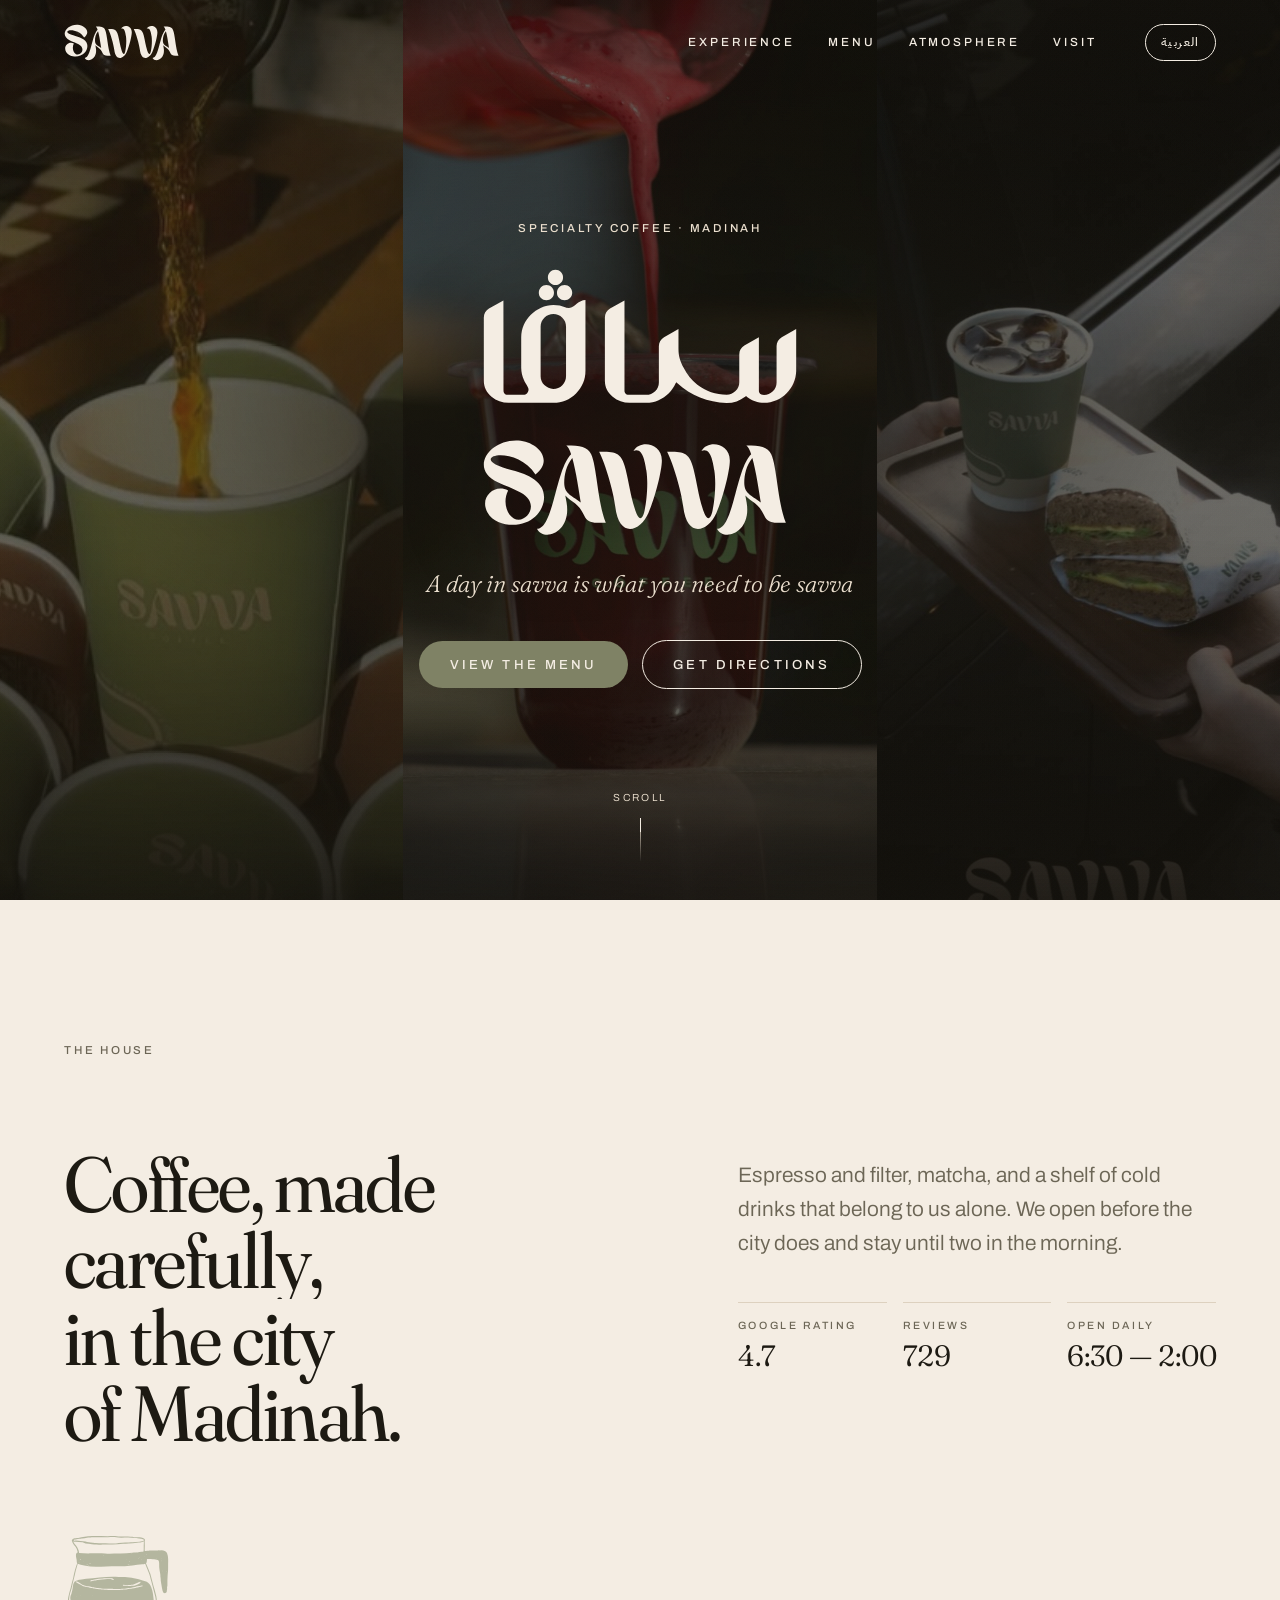
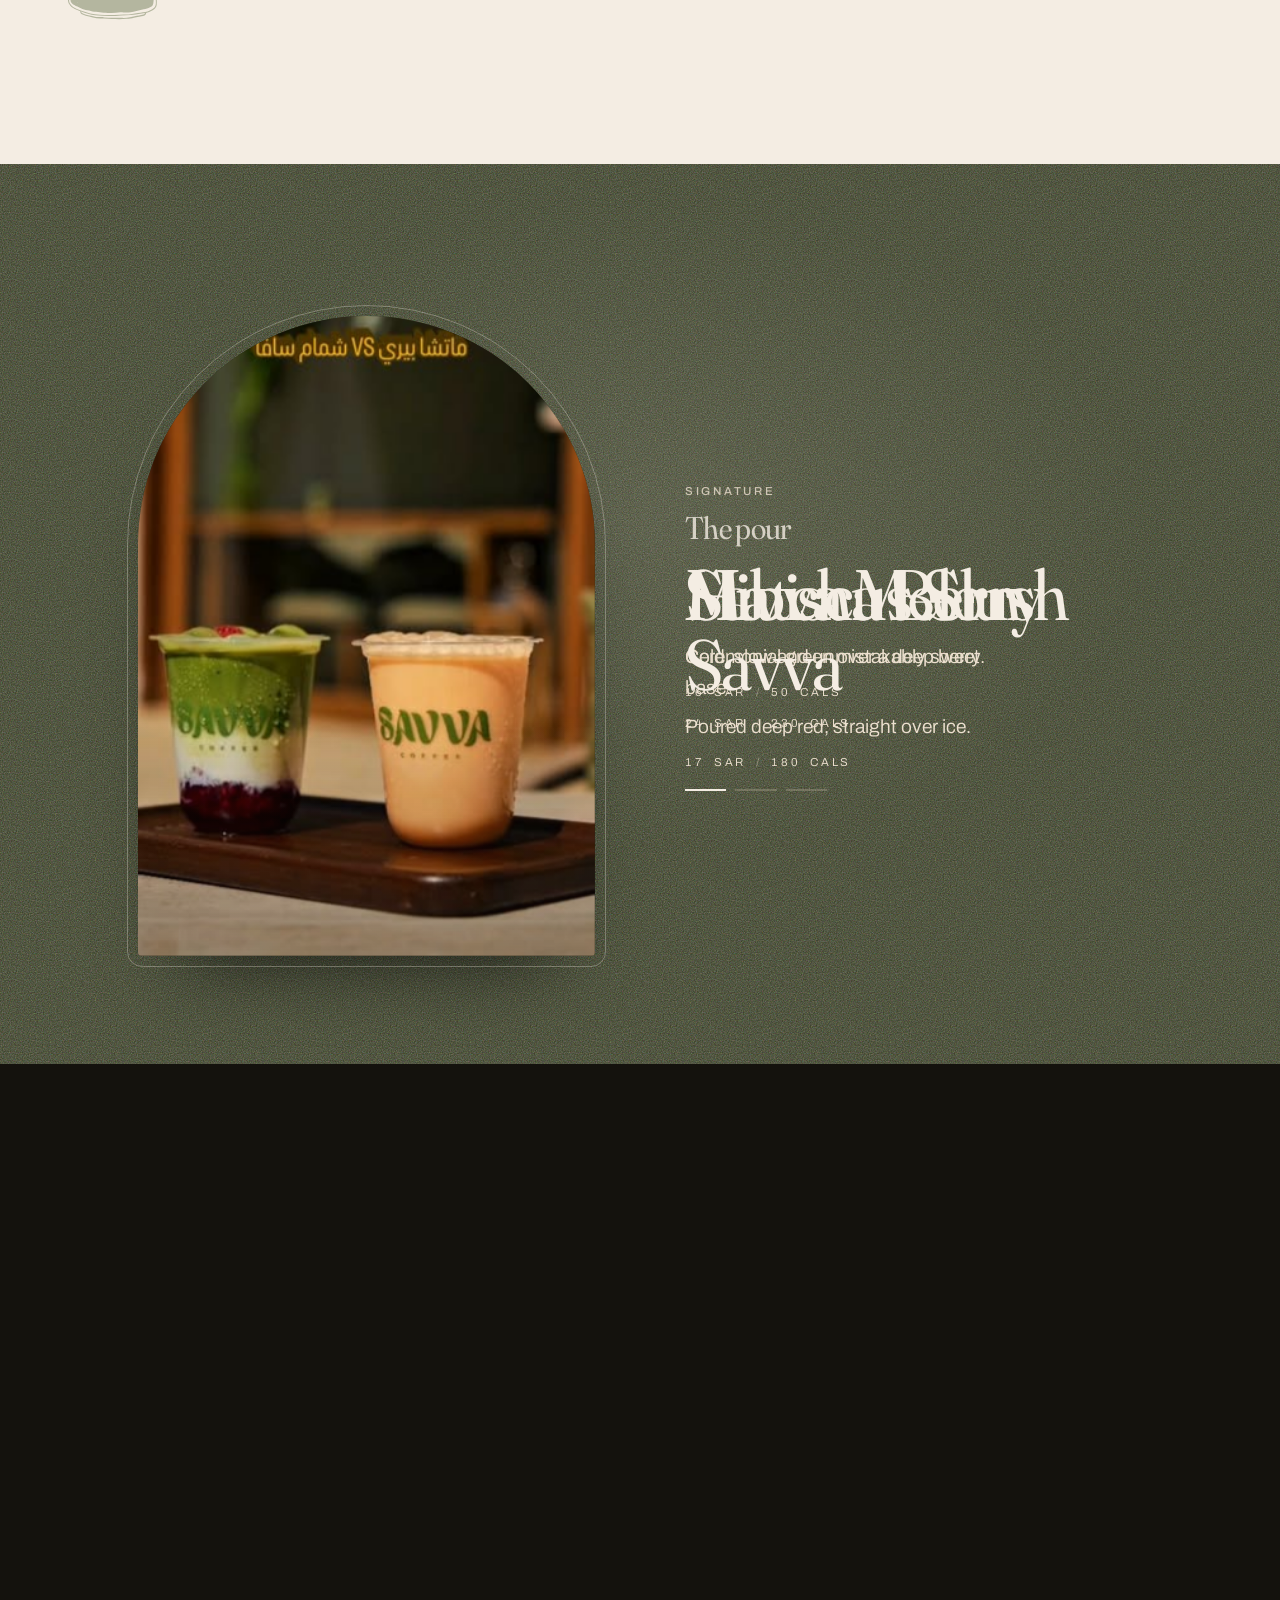
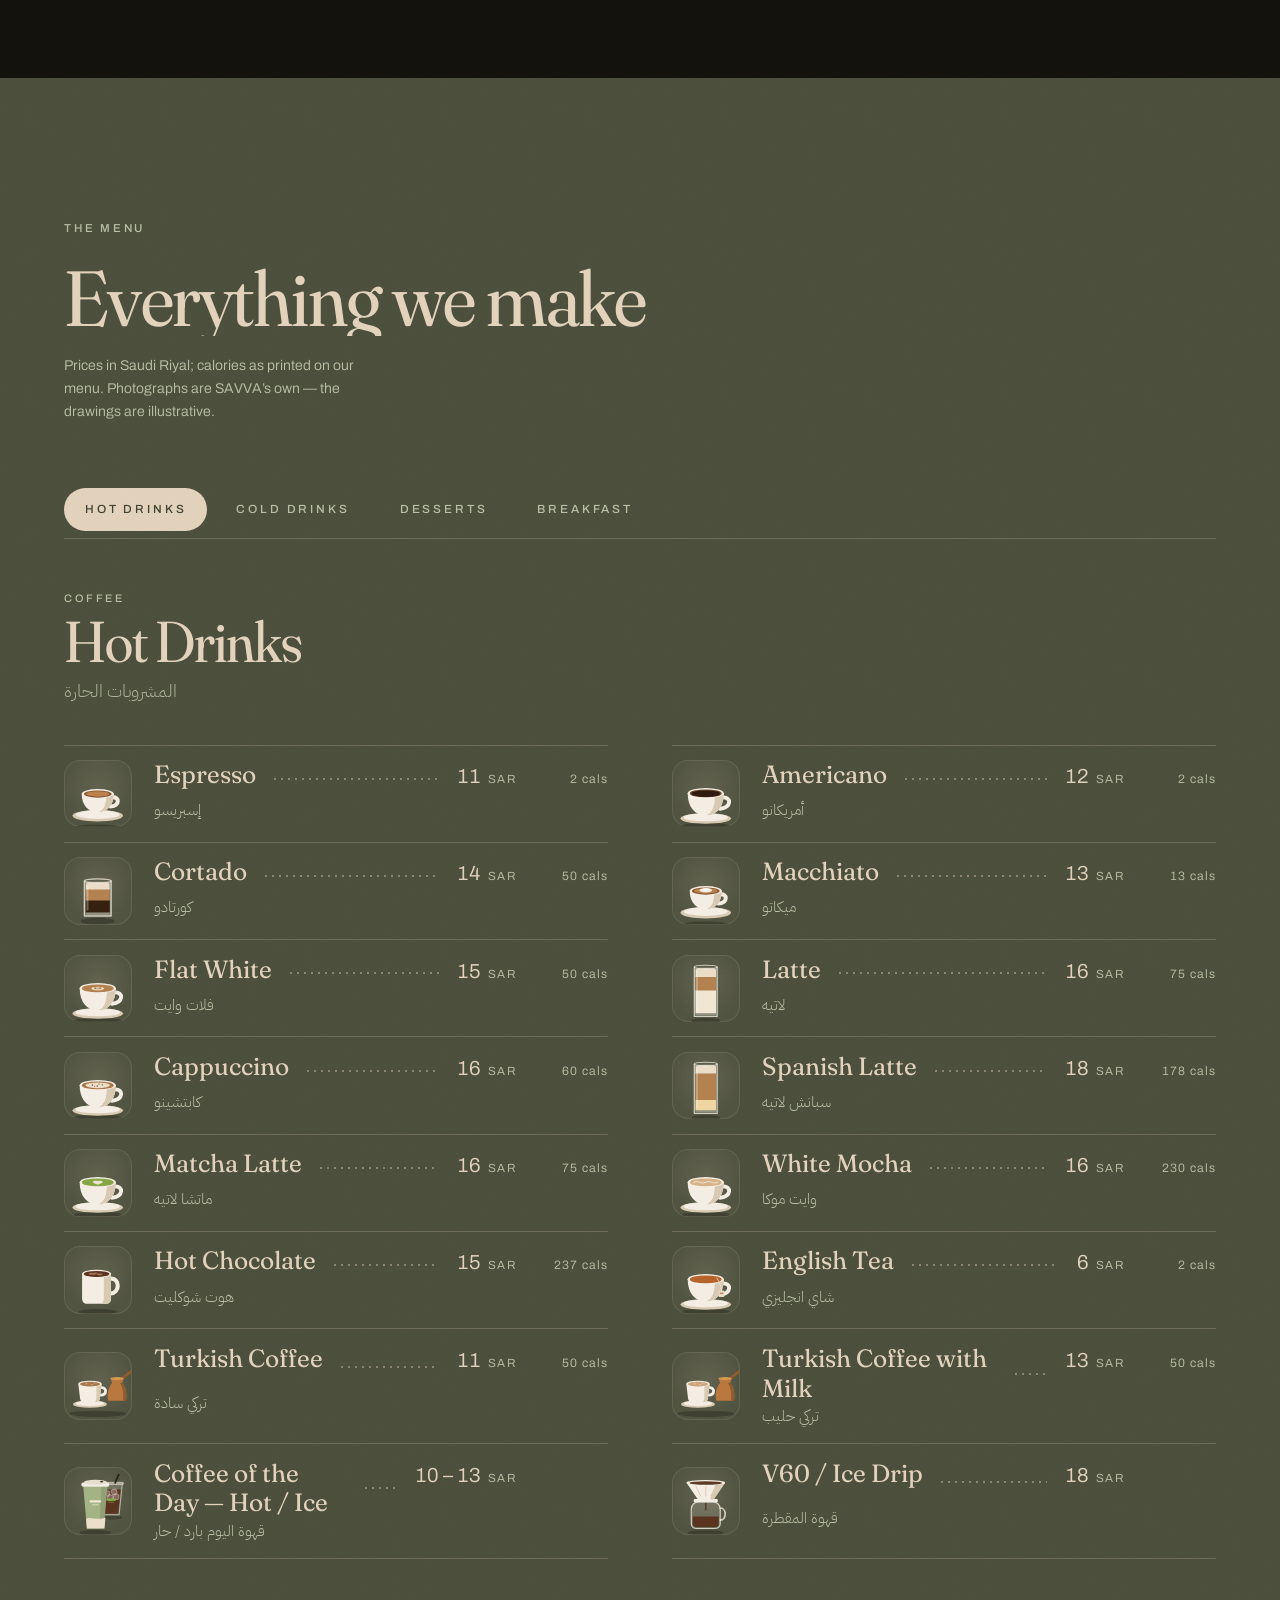
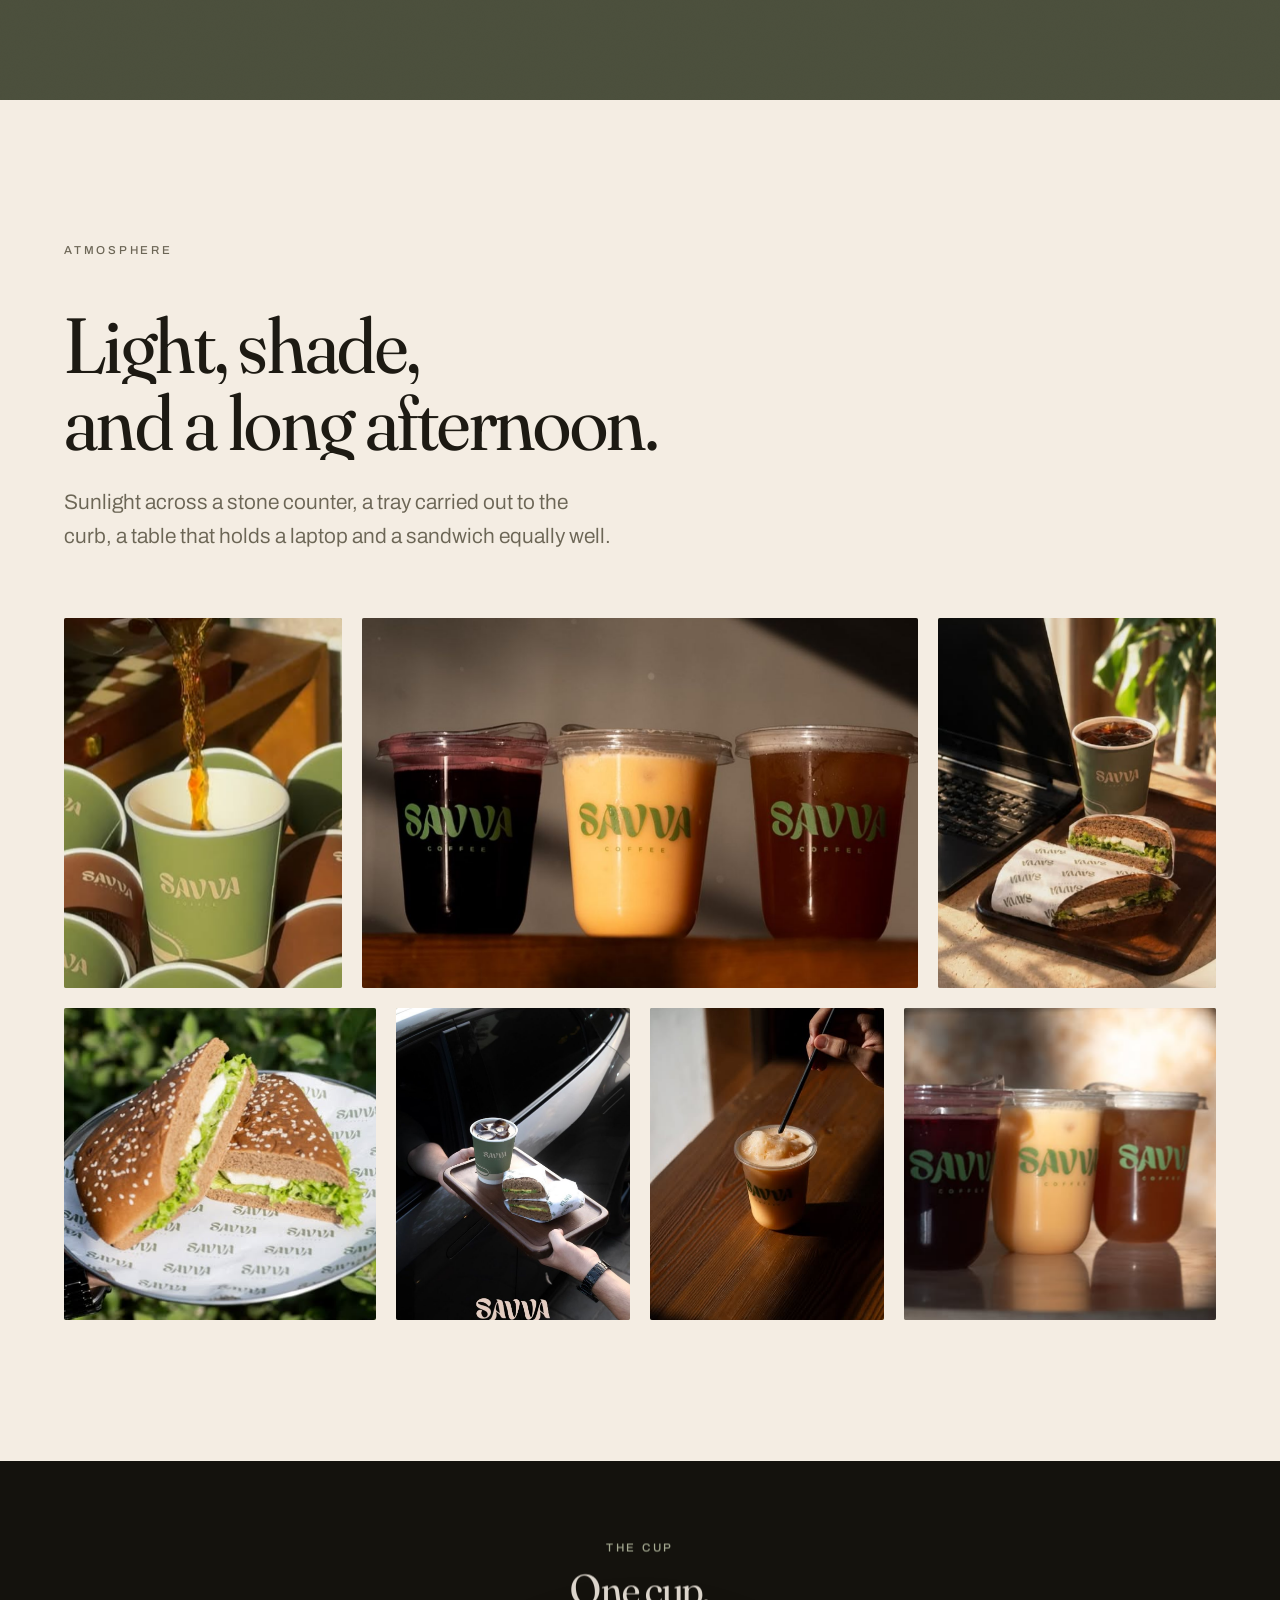
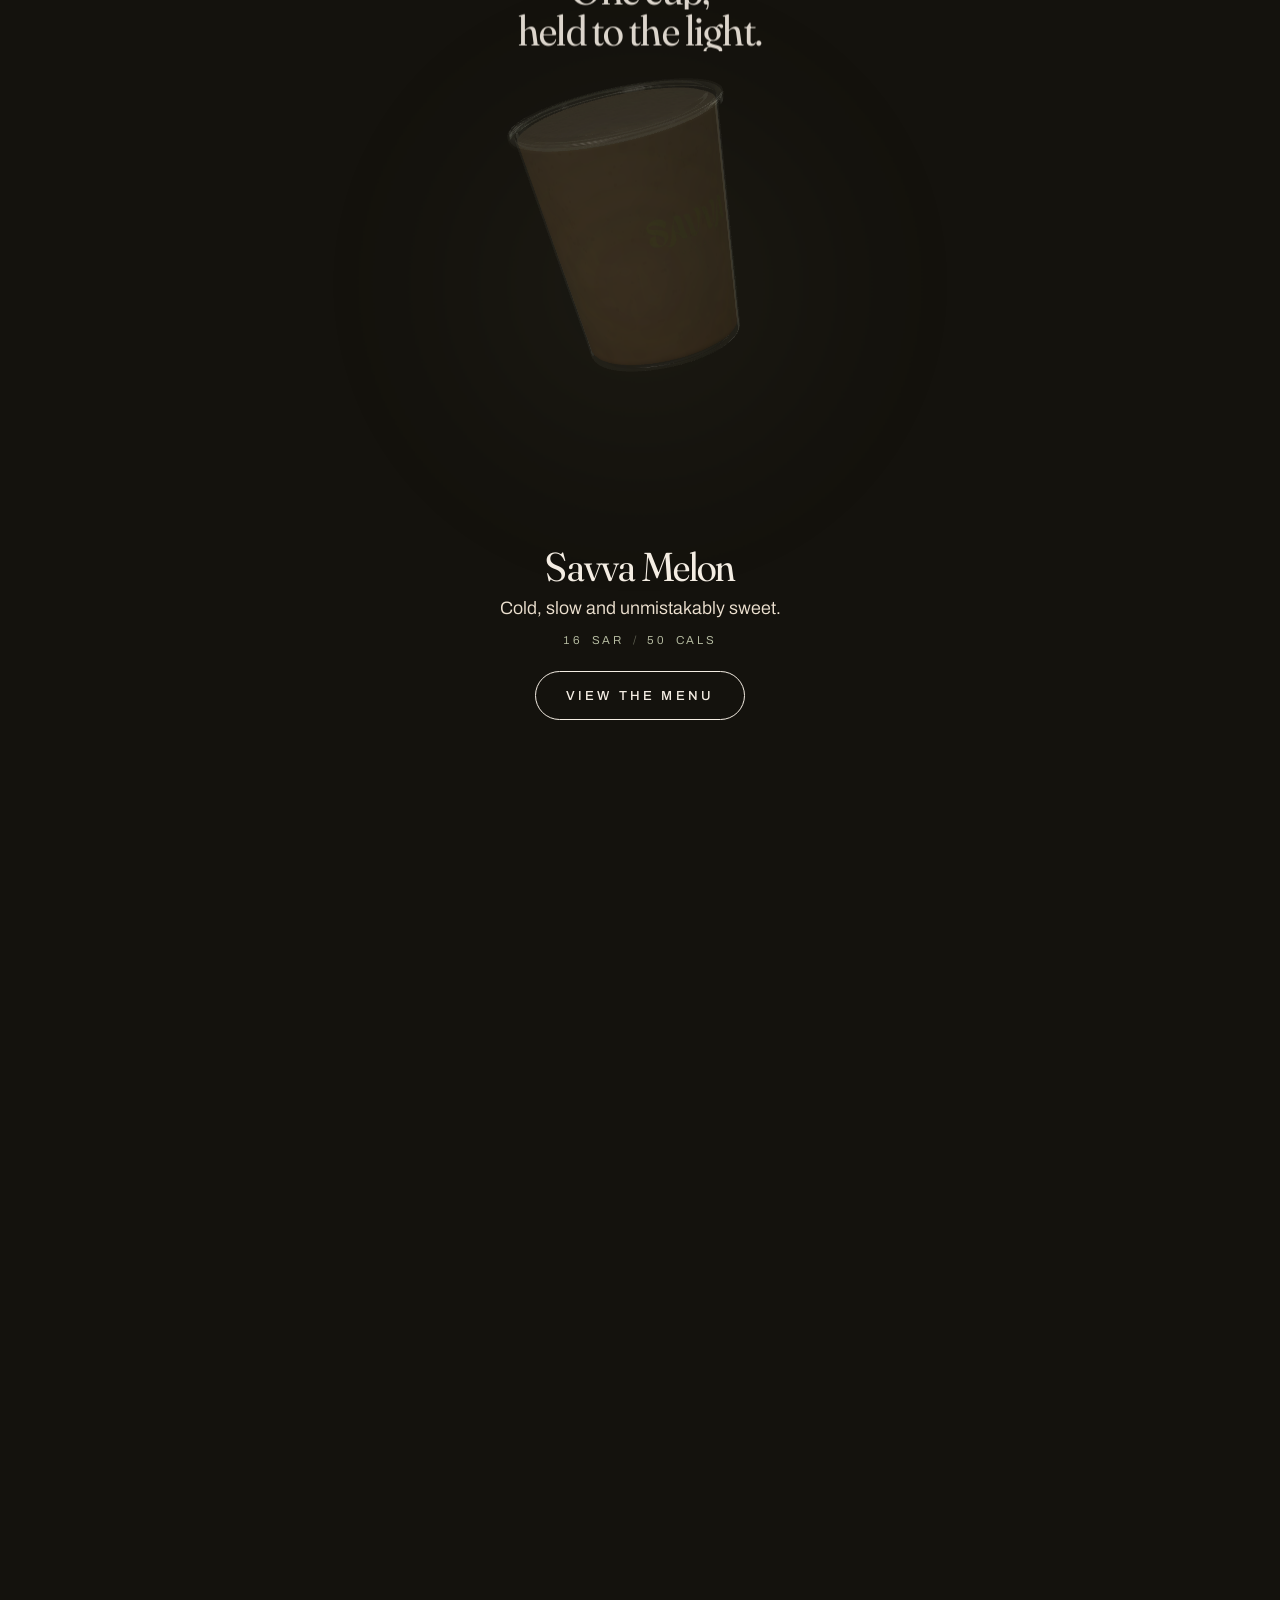
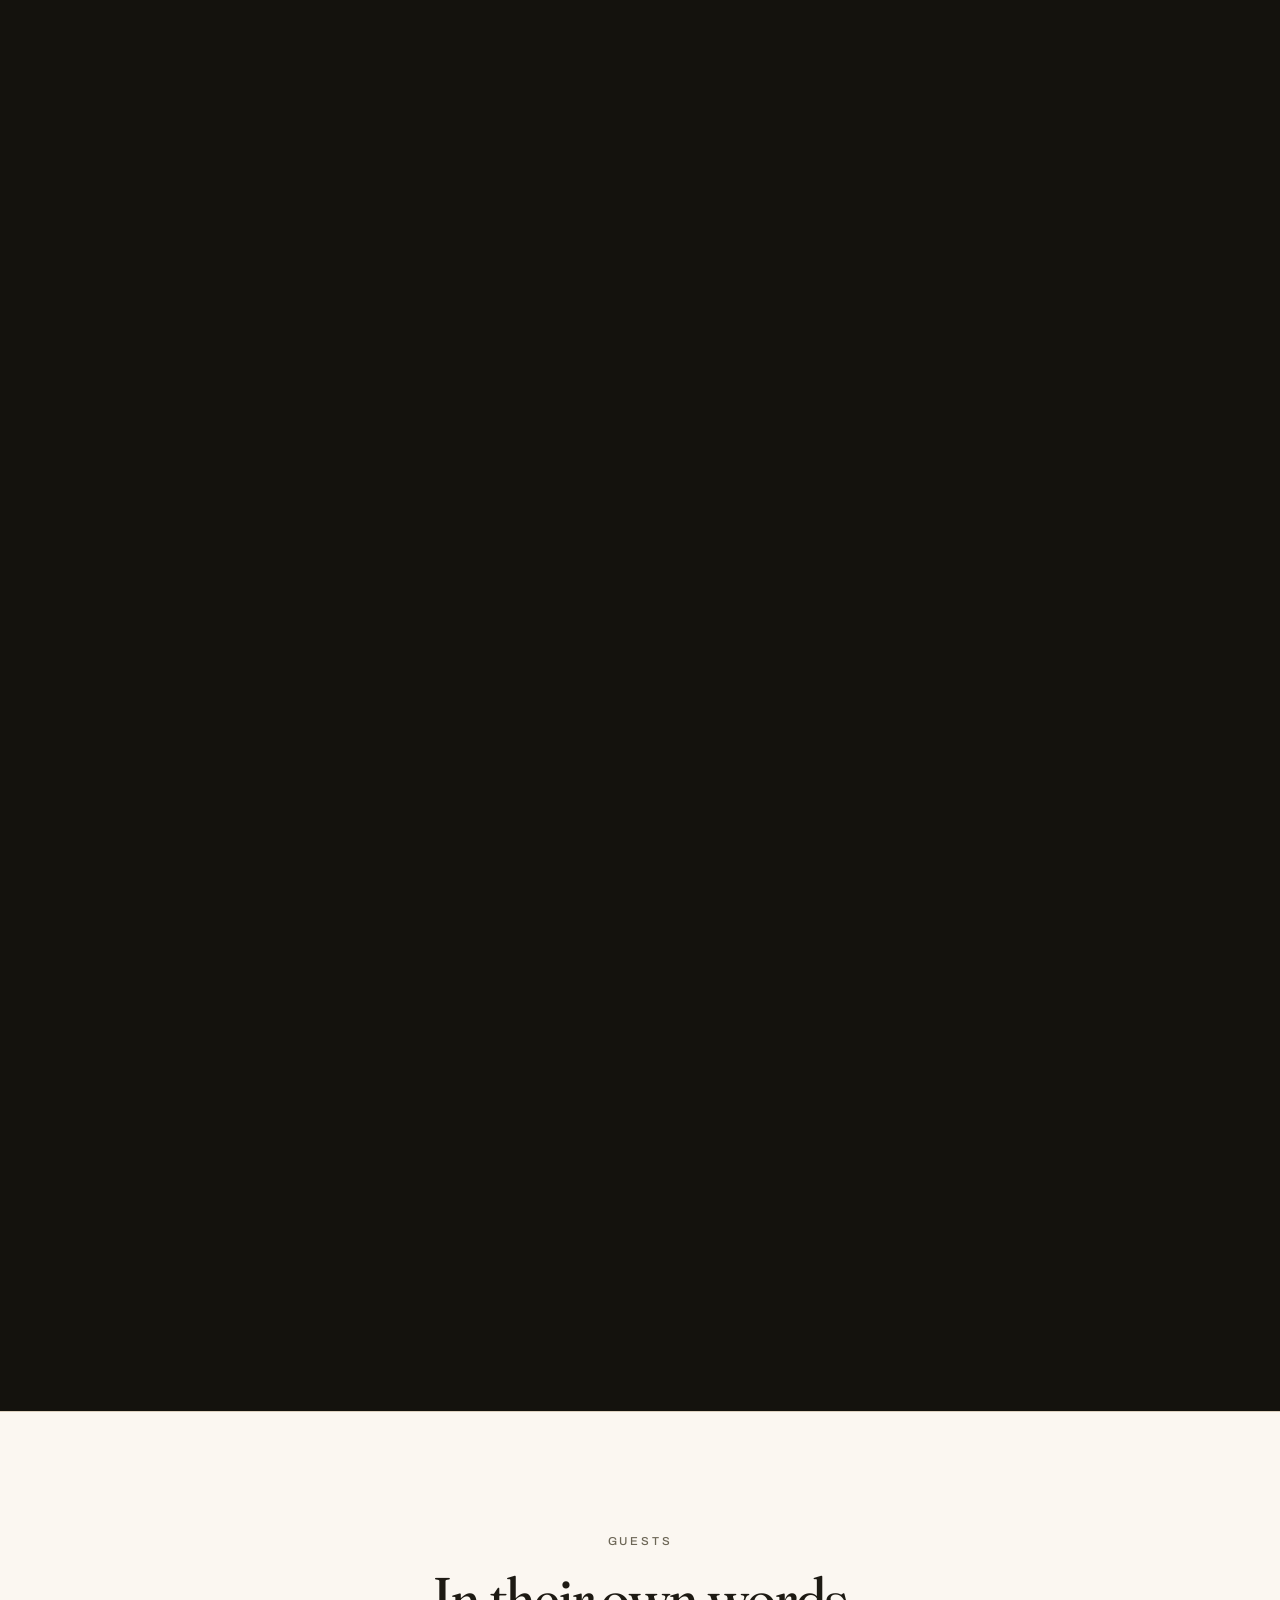
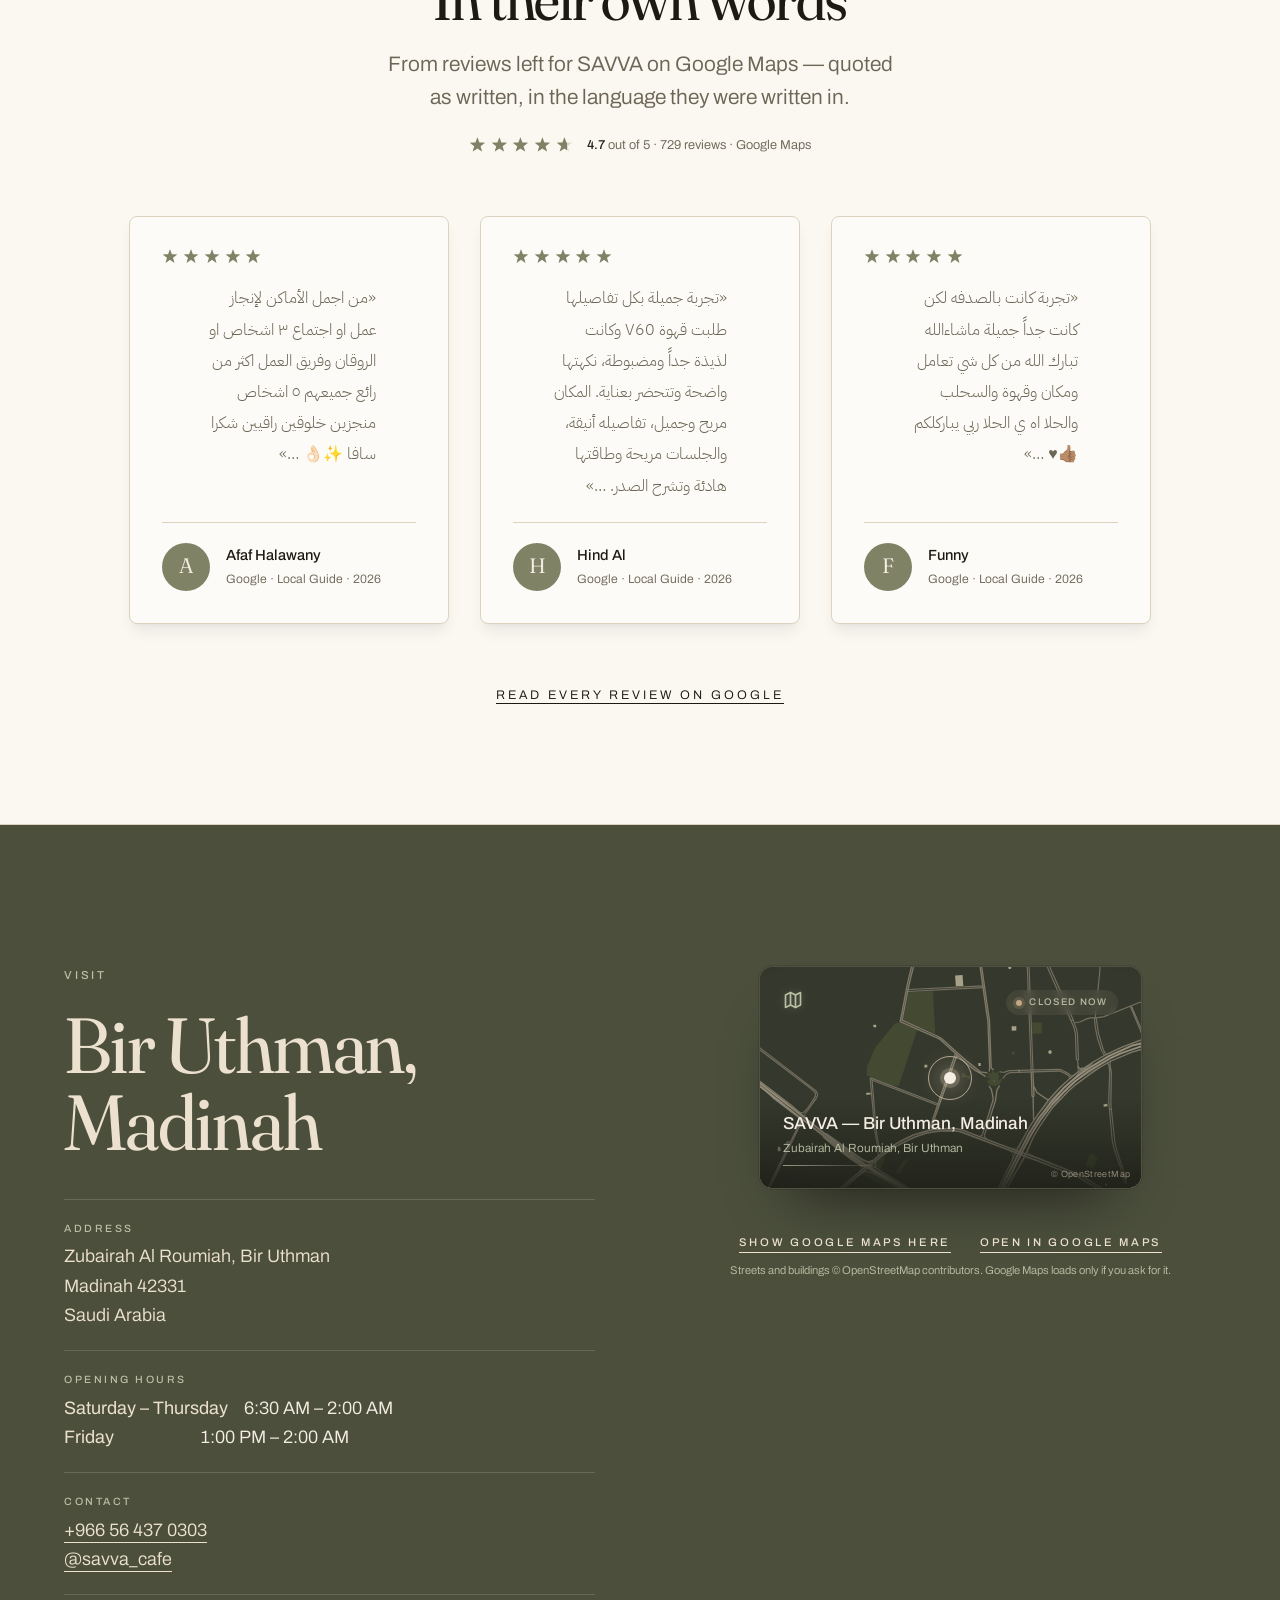
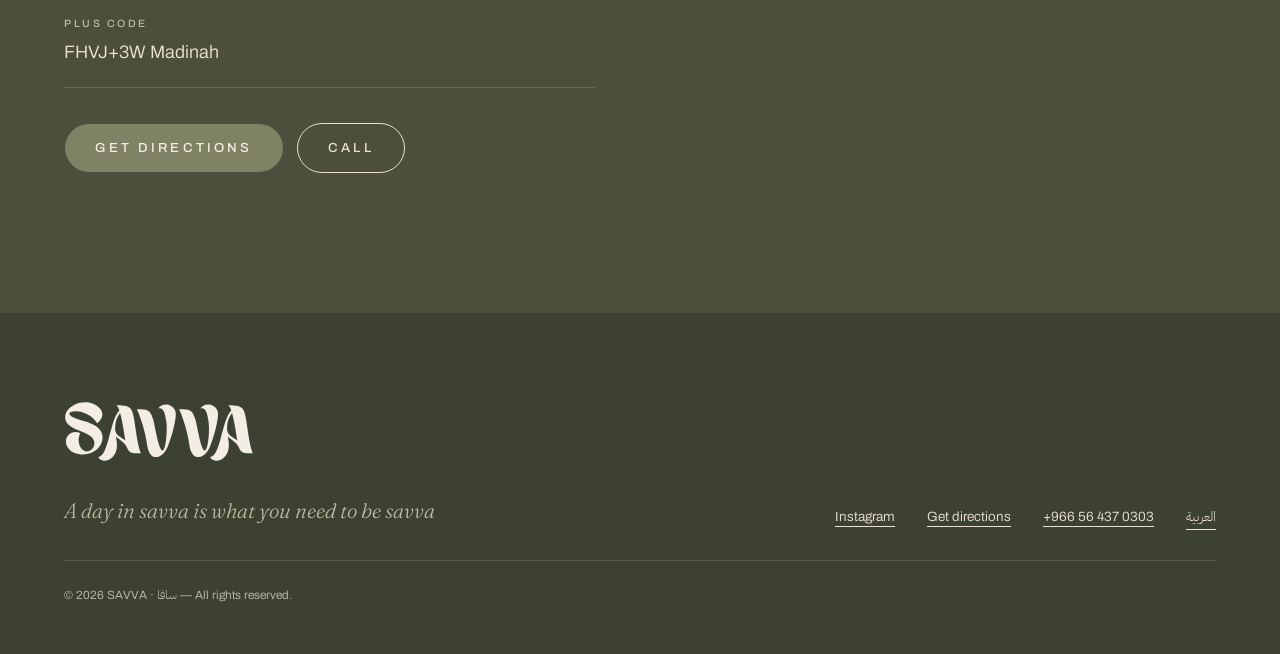
==== commit 29d54869: "Point canonical URLs at savva-coffee-madinah.netlify.app Co-Authored-By: Claude Opus 5 <noreply@anth" ====
--- a/index.html
+++ b/index.html
@@ -5,10 +5,10 @@
 <meta name="viewport" content="width=device-width, initial-scale=1, viewport-fit=cover">
 <title>SAVVA — Specialty Coffee in Madinah</title>
 <meta name="description" content="SAVVA is a specialty coffee house in Madinah, Saudi Arabia. Espresso, filter, matcha and signature cold drinks, served from 6:30 in the morning until 2 AM.">
-<link rel="canonical" href="https://savvacoffee.sa/">
-<link rel="alternate" hreflang="en" href="https://savvacoffee.sa/">
-<link rel="alternate" hreflang="ar" href="https://savvacoffee.sa/ar/">
-<link rel="alternate" hreflang="x-default" href="https://savvacoffee.sa/">
+<link rel="canonical" href="https://savva-coffee-madinah.netlify.app/">
+<link rel="alternate" hreflang="en" href="https://savva-coffee-madinah.netlify.app/">
+<link rel="alternate" hreflang="ar" href="https://savva-coffee-madinah.netlify.app/ar/">
+<link rel="alternate" hreflang="x-default" href="https://savva-coffee-madinah.netlify.app/">
 <meta name="theme-color" content="#7F8265">
 <meta property="og:type" content="website">
 <meta property="og:site_name" content="SAVVA">
@@ -16,8 +16,8 @@
 <meta property="og:locale:alternate" content="ar_SA">
 <meta property="og:title" content="SAVVA — Specialty Coffee in Madinah">
 <meta property="og:description" content="SAVVA is a specialty coffee house in Madinah, Saudi Arabia. Espresso, filter, matcha and signature cold drinks, served from 6:30 in the morning until 2 AM.">
-<meta property="og:url" content="https://savvacoffee.sa/">
-<meta property="og:image" content="https://savvacoffee.sa/assets/img/three-cups-shadow.jpg">
+<meta property="og:url" content="https://savva-coffee-madinah.netlify.app/">
+<meta property="og:image" content="https://savva-coffee-madinah.netlify.app/assets/img/three-cups-shadow.jpg">
 <meta name="twitter:card" content="summary_large_image">
 <link rel="icon" href="assets/img/favicon.svg" type="image/svg+xml">
 <link rel="apple-touch-icon" href="assets/img/savva-mark-tile.jpg">
@@ -27,7 +27,7 @@
 <link rel="stylesheet" href="https://fonts.googleapis.com/css2?family=Archivo:wght@300..600&family=Fraunces:opsz,wght,SOFT,WONK@9..144,300..700,0..100,0..1&family=IBM+Plex+Sans+Arabic:wght@300;400&display=swap">
 <link rel="stylesheet" href="assets/css/savva.css">
 <script>document.documentElement.classList.remove('no-js');document.documentElement.classList.add('js')</script>
-<script type="application/ld+json">{"@context":"https://schema.org","@type":"CafeOrCoffeeShop","name":"SAVVA","alternateName":"سافا","description":"SAVVA is a specialty coffee house in Madinah, Saudi Arabia. Espresso, filter, matcha and signature cold drinks, served from 6:30 in the morning until 2 AM.","url":"https://savvacoffee.sa/","image":"https://savvacoffee.sa/assets/img/three-cups-shadow.jpg","telephone":"+966 56 437 0303","servesCuisine":"Coffee","priceRange":"SAR 6–27","sameAs":["https://www.instagram.com/savva_cafe/"],"address":{"@type":"PostalAddress","streetAddress":"Zubairah Al Roumiah, Bir Uthman","addressLocality":"Madinah","postalCode":"42331","addressCountry":"SA"},"geo":{"@type":"GeoCoordinates","latitude":24.4926931,"longitude":39.5823565},"hasMap":"https://maps.app.goo.gl/geB2uSVz2UD7soM46","openingHoursSpecification":[{"@type":"OpeningHoursSpecification","dayOfWeek":["Saturday","Sunday","Monday","Tuesday","Wednesday","Thursday"],"opens":"06:30","closes":"02:00"},{"@type":"OpeningHoursSpecification","dayOfWeek":["Friday"],"opens":"13:00","closes":"02:00"}],"hasMenu":{"@type":"Menu","hasMenuSection":[{"@type":"MenuSection","name":"Hot Drinks","hasMenuItem":[{"@type":"MenuItem","name":"Espresso","offers":{"@type":"Offer","price":11,"priceCurrency":"SAR"}},{"@type":"MenuItem","name":"Americano","offers":{"@type":"Offer","price":12,"priceCurrency":"SAR"}},{"@type":"MenuItem","name":"Cortado","offers":{"@type":"Offer","price":14,"priceCurrency":"SAR"}},{"@type":"MenuItem","name":"Macchiato","offers":{"@type":"Offer","price":13,"priceCurrency":"SAR"}},{"@type":"MenuItem","name":"Flat White","offers":{"@type":"Offer","price":15,"priceCurrency":"SAR"}},{"@type":"MenuItem","name":"Latte","offers":{"@type":"Offer","price":16,"priceCurrency":"SAR"}},{"@type":"MenuItem","name":"Cappuccino","offers":{"@type":"Offer","price":16,"priceCurrency":"SAR"}},{"@type":"MenuItem","name":"Spanish Latte","offers":{"@type":"Offer","price":18,"priceCurrency":"SAR"}},{"@type":"MenuItem","name":"Matcha Latte","offers":{"@type":"Offer","price":16,"priceCurrency":"SAR"}},{"@type":"MenuItem","name":"White Mocha","offers":{"@type":"Offer","price":16,"priceCurrency":"SAR"}},{"@type":"MenuItem","name":"Hot Chocolate","offers":{"@type":"Offer","price":15,"priceCurrency":"SAR"}},{"@type":"MenuItem","name":"English Tea","offers":{"@type":"Offer","price":6,"priceCurrency":"SAR"}},{"@type":"MenuItem","name":"Turkish Coffee","offers":{"@type":"Offer","price":11,"priceCurrency":"SAR"}},{"@type":"MenuItem","name":"Turkish Coffee with Milk","offers":{"@type":"Offer","price":13,"priceCurrency":"SAR"}},{"@type":"MenuItem","name":"Coffee of the Day — Hot / Ice","offers":{"@type":"Offer","priceCurrency":"SAR","priceSpecification":{"@type":"PriceSpecification","minPrice":10,"maxPrice":13,"priceCurrency":"SAR"}}},{"@type":"MenuItem","name":"V60 / Ice Drip","offers":{"@type":"Offer","price":18,"priceCurrency":"SAR"}}]},{"@type":"MenuSection","name":"Cold Drinks","hasMenuItem":[{"@type":"MenuItem","name":"Iced Americano","offers":{"@type":"Offer","price":15,"priceCurrency":"SAR"}},{"@type":"MenuItem","name":"Alfredo","offers":{"@type":"Offer","price":14,"priceCurrency":"SAR"}},{"@type":"MenuItem","name":"Iced Latte","offers":{"@type":"Offer","price":17,"priceCurrency":"SAR"}},{"@type":"MenuItem","name":"Iced Spanish Latte","offers":{"@type":"Offer","price":19,"priceCurrency":"SAR"}},{"@type":"MenuItem","name":"Iced Matcha Latte","offers":{"@type":"Offer","price":17,"priceCurrency":"SAR"}},{"@type":"MenuItem","name":"Iced Matcha Spanish Latte","offers":{"@type":"Offer","price":19,"priceCurrency":"SAR"}},{"@type":"MenuItem","name":"Savva Matcha","offers":{"@type":"Offer","price":22,"priceCurrency":"SAR"}},{"@type":"MenuItem","name":"Matcha Berry","offers":{"@type":"Offer","price":24,"priceCurrency":"SAR"}},{"@type":"MenuItem","name":"Ice Tea Savva","offers":{"@type":"Offer","price":17,"priceCurrency":"SAR"}},{"@type":"MenuItem","name":"Ice Hibiscus Savva","offers":{"@type":"Offer","price":17,"priceCurrency":"SAR"}},{"@type":"MenuItem","name":"Hibiscus Slush Savva","offers":{"@type":"Offer","price":17,"priceCurrency":"SAR"}},{"@type":"MenuItem","name":"Ice Shaken","offers":{"@type":"Offer","price":20,"priceCurrency":"SAR"}},{"@type":"MenuItem","name":"Ice White Mocha","offers":{"@type":"Offer","price":19,"priceCurrency":"SAR"}},{"@type":"MenuItem","name":"Ice Chocolate","offers":{"@type":"Offer","price":17,"priceCurrency":"SAR"}},{"@type":"MenuItem","name":"Savva Melon","offers":{"@type":"Offer","price":16,"priceCurrency":"SAR"}}]},{"@type":"MenuSection","name":"Desserts","hasMenuItem":[{"@type":"MenuItem","name":"Madini Cookies","offers":{"@type":"Offer","price":12,"priceCurrency":"SAR"}},{"@type":"MenuItem","name":"Cinnamon Danish","offers":{"@type":"Offer","price":19,"priceCurrency":"SAR"}},{"@type":"MenuItem","name":"Marble Cake","offers":{"@type":"Offer","price":11,"priceCurrency":"SAR"}},{"@type":"MenuItem","name":"Crunchy Chocolate","offers":{"@type":"Offer","price":8,"priceCurrency":"SAR"}},{"@type":"MenuItem","name":"Blueberry Cheesecake","offers":{"@type":"Offer","price":27,"priceCurrency":"SAR"}},{"@type":"MenuItem","name":"Pecan Cake","offers":{"@type":"Offer","price":21,"priceCurrency":"SAR"}},{"@type":"MenuItem","name":"Chocolate Cake","offers":{"@type":"Offer","price":18,"priceCurrency":"SAR"}}]},{"@type":"MenuSection","name":"Breakfast","hasMenuItem":[{"@type":"MenuItem","name":"Turkey Sandwich","offers":{"@type":"Offer","price":19,"priceCurrency":"SAR"}},{"@type":"MenuItem","name":"Halloumi Sandwich","offers":{"@type":"Offer","price":18,"priceCurrency":"SAR"}}]}]}}</script>
+<script type="application/ld+json">{"@context":"https://schema.org","@type":"CafeOrCoffeeShop","name":"SAVVA","alternateName":"سافا","description":"SAVVA is a specialty coffee house in Madinah, Saudi Arabia. Espresso, filter, matcha and signature cold drinks, served from 6:30 in the morning until 2 AM.","url":"https://savva-coffee-madinah.netlify.app/","image":"https://savva-coffee-madinah.netlify.app/assets/img/three-cups-shadow.jpg","telephone":"+966 56 437 0303","servesCuisine":"Coffee","priceRange":"SAR 6–27","sameAs":["https://www.instagram.com/savva_cafe/"],"address":{"@type":"PostalAddress","streetAddress":"Zubairah Al Roumiah, Bir Uthman","addressLocality":"Madinah","postalCode":"42331","addressCountry":"SA"},"geo":{"@type":"GeoCoordinates","latitude":24.4926931,"longitude":39.5823565},"hasMap":"https://maps.app.goo.gl/geB2uSVz2UD7soM46","openingHoursSpecification":[{"@type":"OpeningHoursSpecification","dayOfWeek":["Saturday","Sunday","Monday","Tuesday","Wednesday","Thursday"],"opens":"06:30","closes":"02:00"},{"@type":"OpeningHoursSpecification","dayOfWeek":["Friday"],"opens":"13:00","closes":"02:00"}],"hasMenu":{"@type":"Menu","hasMenuSection":[{"@type":"MenuSection","name":"Hot Drinks","hasMenuItem":[{"@type":"MenuItem","name":"Espresso","offers":{"@type":"Offer","price":11,"priceCurrency":"SAR"}},{"@type":"MenuItem","name":"Americano","offers":{"@type":"Offer","price":12,"priceCurrency":"SAR"}},{"@type":"MenuItem","name":"Cortado","offers":{"@type":"Offer","price":14,"priceCurrency":"SAR"}},{"@type":"MenuItem","name":"Macchiato","offers":{"@type":"Offer","price":13,"priceCurrency":"SAR"}},{"@type":"MenuItem","name":"Flat White","offers":{"@type":"Offer","price":15,"priceCurrency":"SAR"}},{"@type":"MenuItem","name":"Latte","offers":{"@type":"Offer","price":16,"priceCurrency":"SAR"}},{"@type":"MenuItem","name":"Cappuccino","offers":{"@type":"Offer","price":16,"priceCurrency":"SAR"}},{"@type":"MenuItem","name":"Spanish Latte","offers":{"@type":"Offer","price":18,"priceCurrency":"SAR"}},{"@type":"MenuItem","name":"Matcha Latte","offers":{"@type":"Offer","price":16,"priceCurrency":"SAR"}},{"@type":"MenuItem","name":"White Mocha","offers":{"@type":"Offer","price":16,"priceCurrency":"SAR"}},{"@type":"MenuItem","name":"Hot Chocolate","offers":{"@type":"Offer","price":15,"priceCurrency":"SAR"}},{"@type":"MenuItem","name":"English Tea","offers":{"@type":"Offer","price":6,"priceCurrency":"SAR"}},{"@type":"MenuItem","name":"Turkish Coffee","offers":{"@type":"Offer","price":11,"priceCurrency":"SAR"}},{"@type":"MenuItem","name":"Turkish Coffee with Milk","offers":{"@type":"Offer","price":13,"priceCurrency":"SAR"}},{"@type":"MenuItem","name":"Coffee of the Day — Hot / Ice","offers":{"@type":"Offer","priceCurrency":"SAR","priceSpecification":{"@type":"PriceSpecification","minPrice":10,"maxPrice":13,"priceCurrency":"SAR"}}},{"@type":"MenuItem","name":"V60 / Ice Drip","offers":{"@type":"Offer","price":18,"priceCurrency":"SAR"}}]},{"@type":"MenuSection","name":"Cold Drinks","hasMenuItem":[{"@type":"MenuItem","name":"Iced Americano","offers":{"@type":"Offer","price":15,"priceCurrency":"SAR"}},{"@type":"MenuItem","name":"Alfredo","offers":{"@type":"Offer","price":14,"priceCurrency":"SAR"}},{"@type":"MenuItem","name":"Iced Latte","offers":{"@type":"Offer","price":17,"priceCurrency":"SAR"}},{"@type":"MenuItem","name":"Iced Spanish Latte","offers":{"@type":"Offer","price":19,"priceCurrency":"SAR"}},{"@type":"MenuItem","name":"Iced Matcha Latte","offers":{"@type":"Offer","price":17,"priceCurrency":"SAR"}},{"@type":"MenuItem","name":"Iced Matcha Spanish Latte","offers":{"@type":"Offer","price":19,"priceCurrency":"SAR"}},{"@type":"MenuItem","name":"Savva Matcha","offers":{"@type":"Offer","price":22,"priceCurrency":"SAR"}},{"@type":"MenuItem","name":"Matcha Berry","offers":{"@type":"Offer","price":24,"priceCurrency":"SAR"}},{"@type":"MenuItem","name":"Ice Tea Savva","offers":{"@type":"Offer","price":17,"priceCurrency":"SAR"}},{"@type":"MenuItem","name":"Ice Hibiscus Savva","offers":{"@type":"Offer","price":17,"priceCurrency":"SAR"}},{"@type":"MenuItem","name":"Hibiscus Slush Savva","offers":{"@type":"Offer","price":17,"priceCurrency":"SAR"}},{"@type":"MenuItem","name":"Ice Shaken","offers":{"@type":"Offer","price":20,"priceCurrency":"SAR"}},{"@type":"MenuItem","name":"Ice White Mocha","offers":{"@type":"Offer","price":19,"priceCurrency":"SAR"}},{"@type":"MenuItem","name":"Ice Chocolate","offers":{"@type":"Offer","price":17,"priceCurrency":"SAR"}},{"@type":"MenuItem","name":"Savva Melon","offers":{"@type":"Offer","price":16,"priceCurrency":"SAR"}}]},{"@type":"MenuSection","name":"Desserts","hasMenuItem":[{"@type":"MenuItem","name":"Madini Cookies","offers":{"@type":"Offer","price":12,"priceCurrency":"SAR"}},{"@type":"MenuItem","name":"Cinnamon Danish","offers":{"@type":"Offer","price":19,"priceCurrency":"SAR"}},{"@type":"MenuItem","name":"Marble Cake","offers":{"@type":"Offer","price":11,"priceCurrency":"SAR"}},{"@type":"MenuItem","name":"Crunchy Chocolate","offers":{"@type":"Offer","price":8,"priceCurrency":"SAR"}},{"@type":"MenuItem","name":"Blueberry Cheesecake","offers":{"@type":"Offer","price":27,"priceCurrency":"SAR"}},{"@type":"MenuItem","name":"Pecan Cake","offers":{"@type":"Offer","price":21,"priceCurrency":"SAR"}},{"@type":"MenuItem","name":"Chocolate Cake","offers":{"@type":"Offer","price":18,"priceCurrency":"SAR"}}]},{"@type":"MenuSection","name":"Breakfast","hasMenuItem":[{"@type":"MenuItem","name":"Turkey Sandwich","offers":{"@type":"Offer","price":19,"priceCurrency":"SAR"}},{"@type":"MenuItem","name":"Halloumi Sandwich","offers":{"@type":"Offer","price":18,"priceCurrency":"SAR"}}]}]}}</script>
 </head>
 <body>
 <a class="skip" href="#main">Skip to content</a>
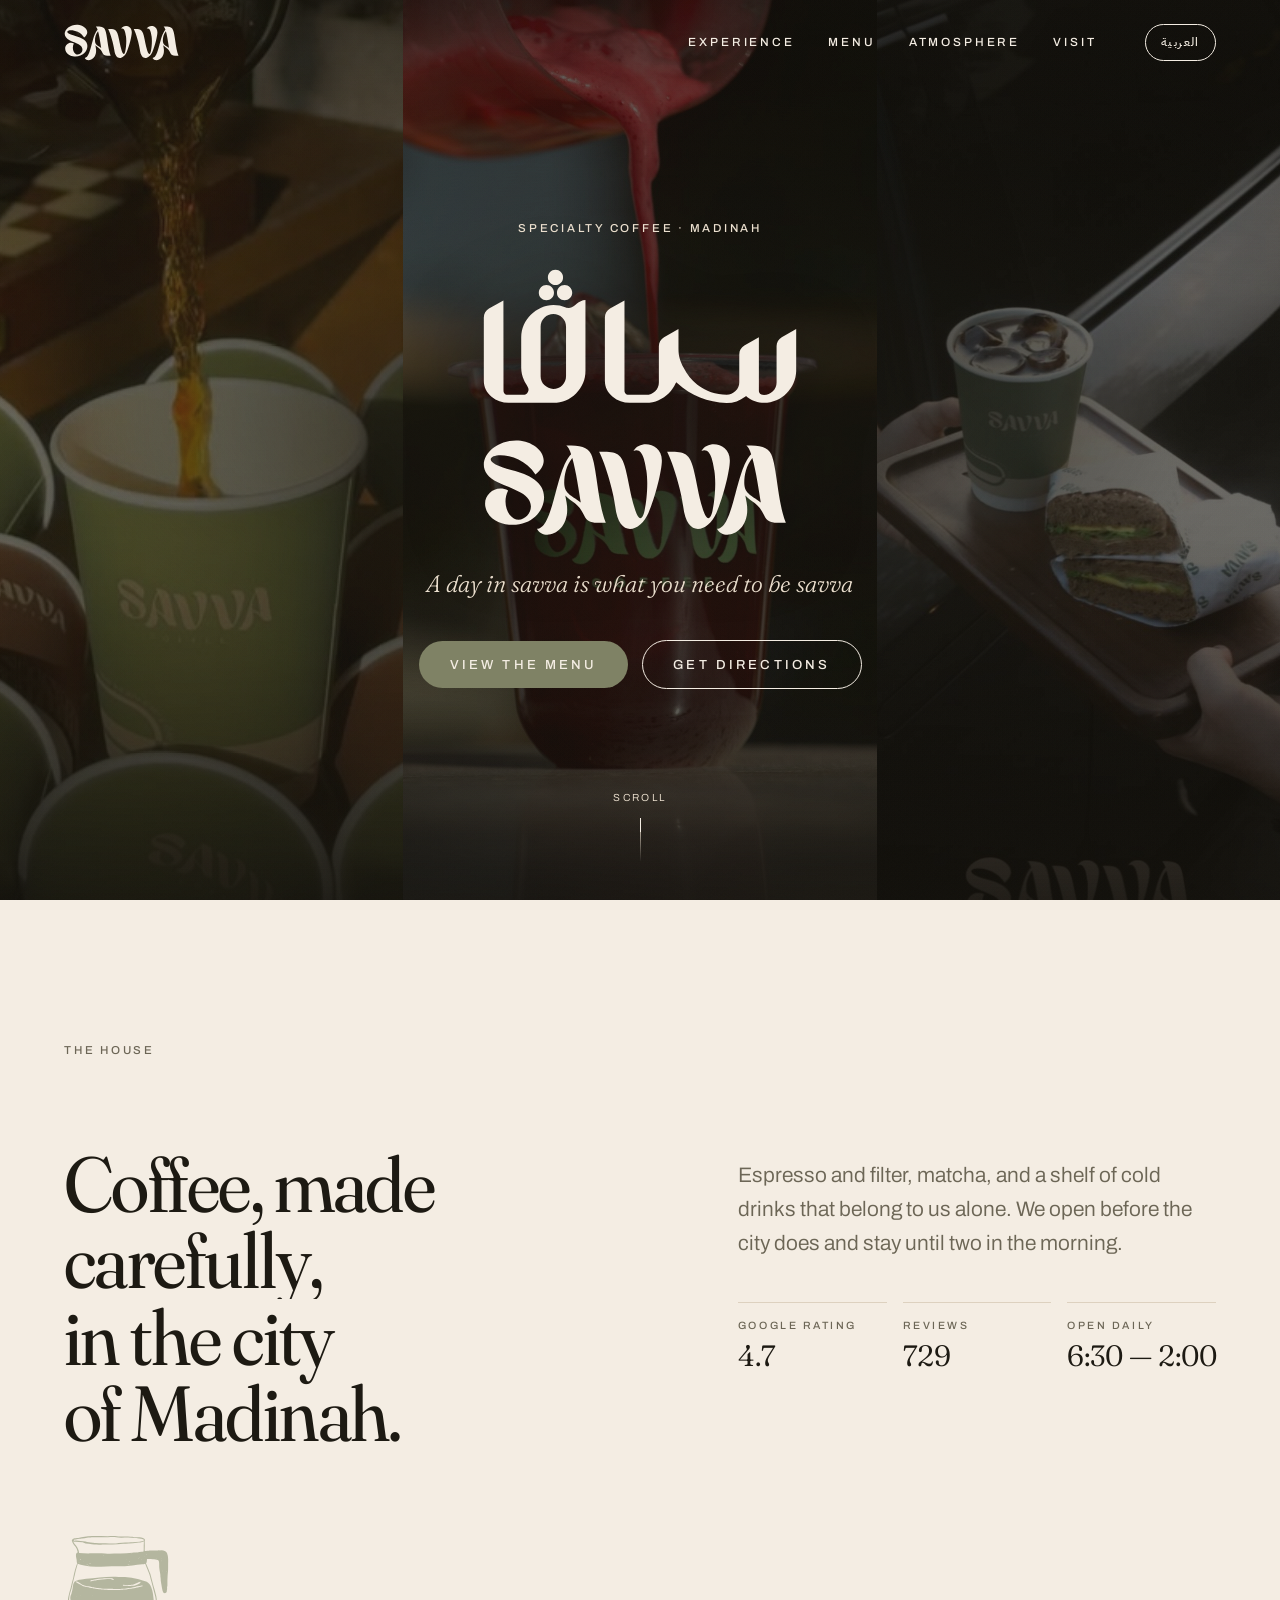
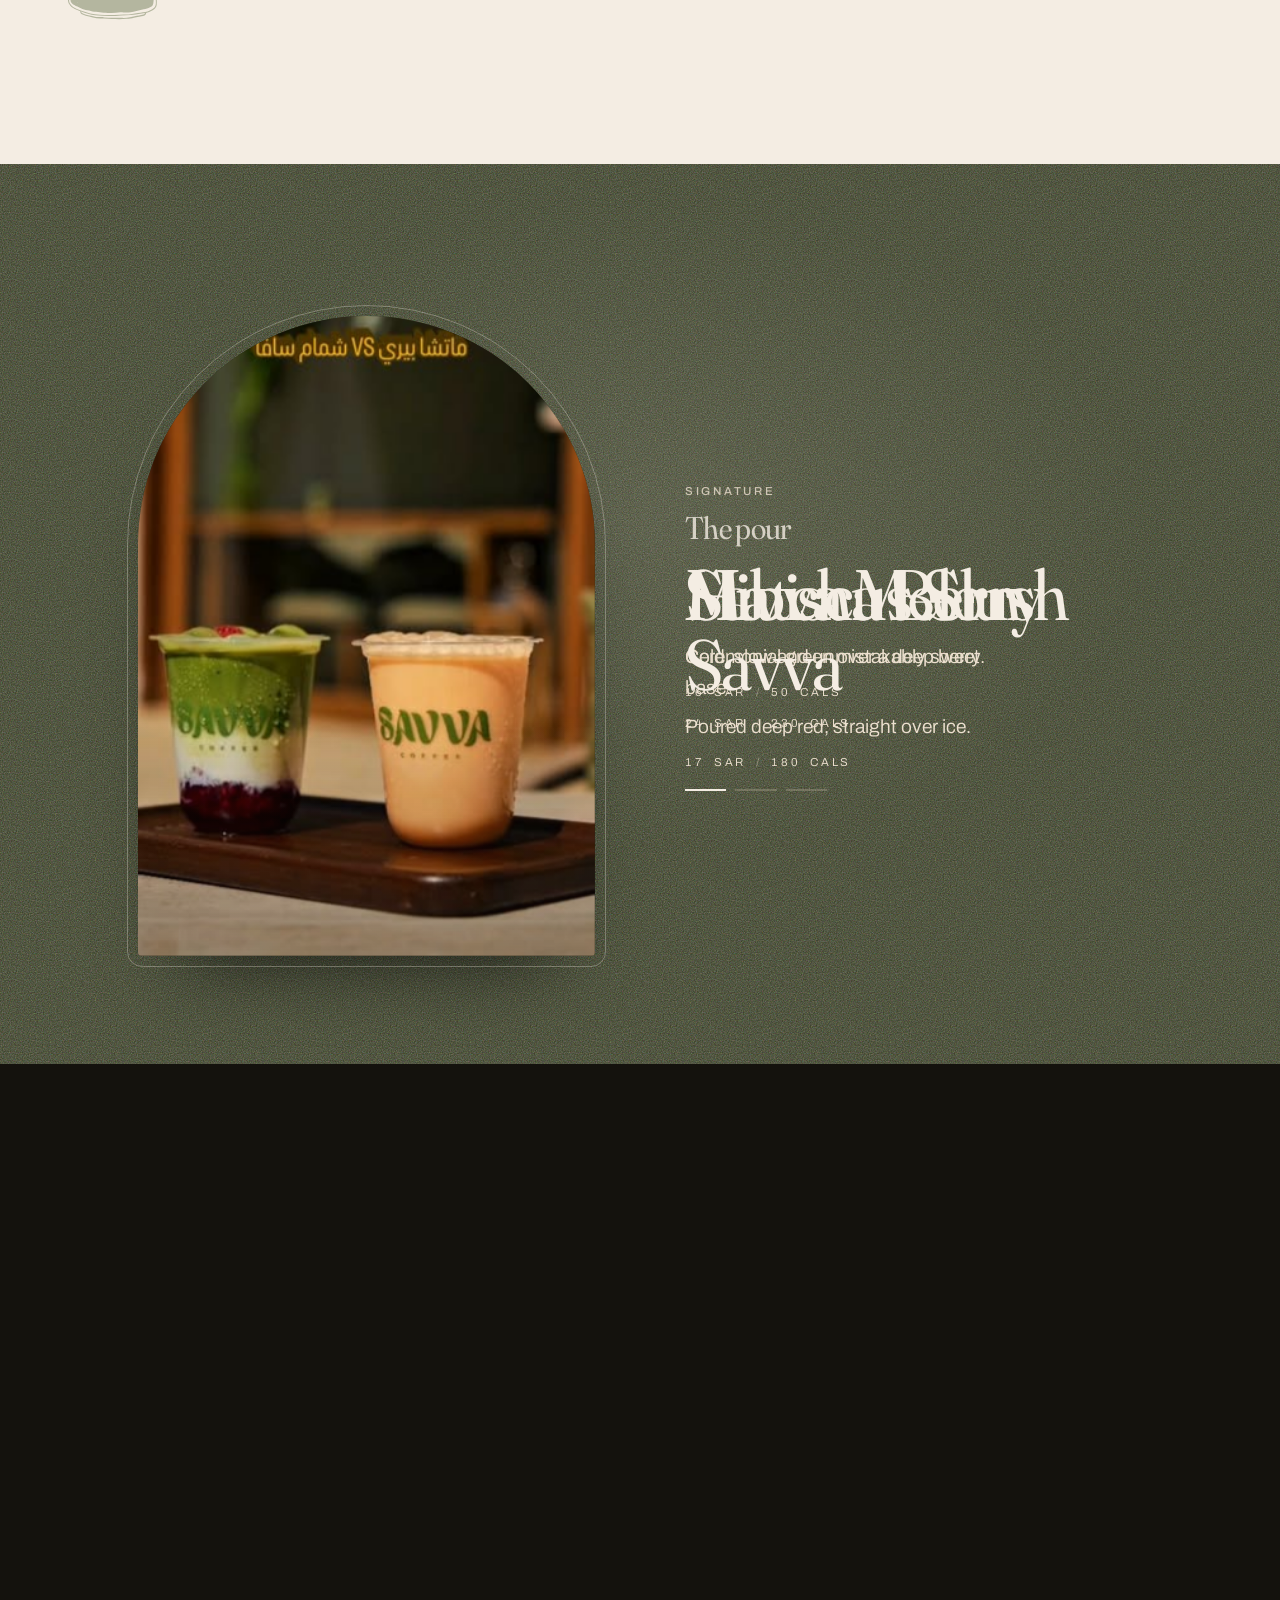
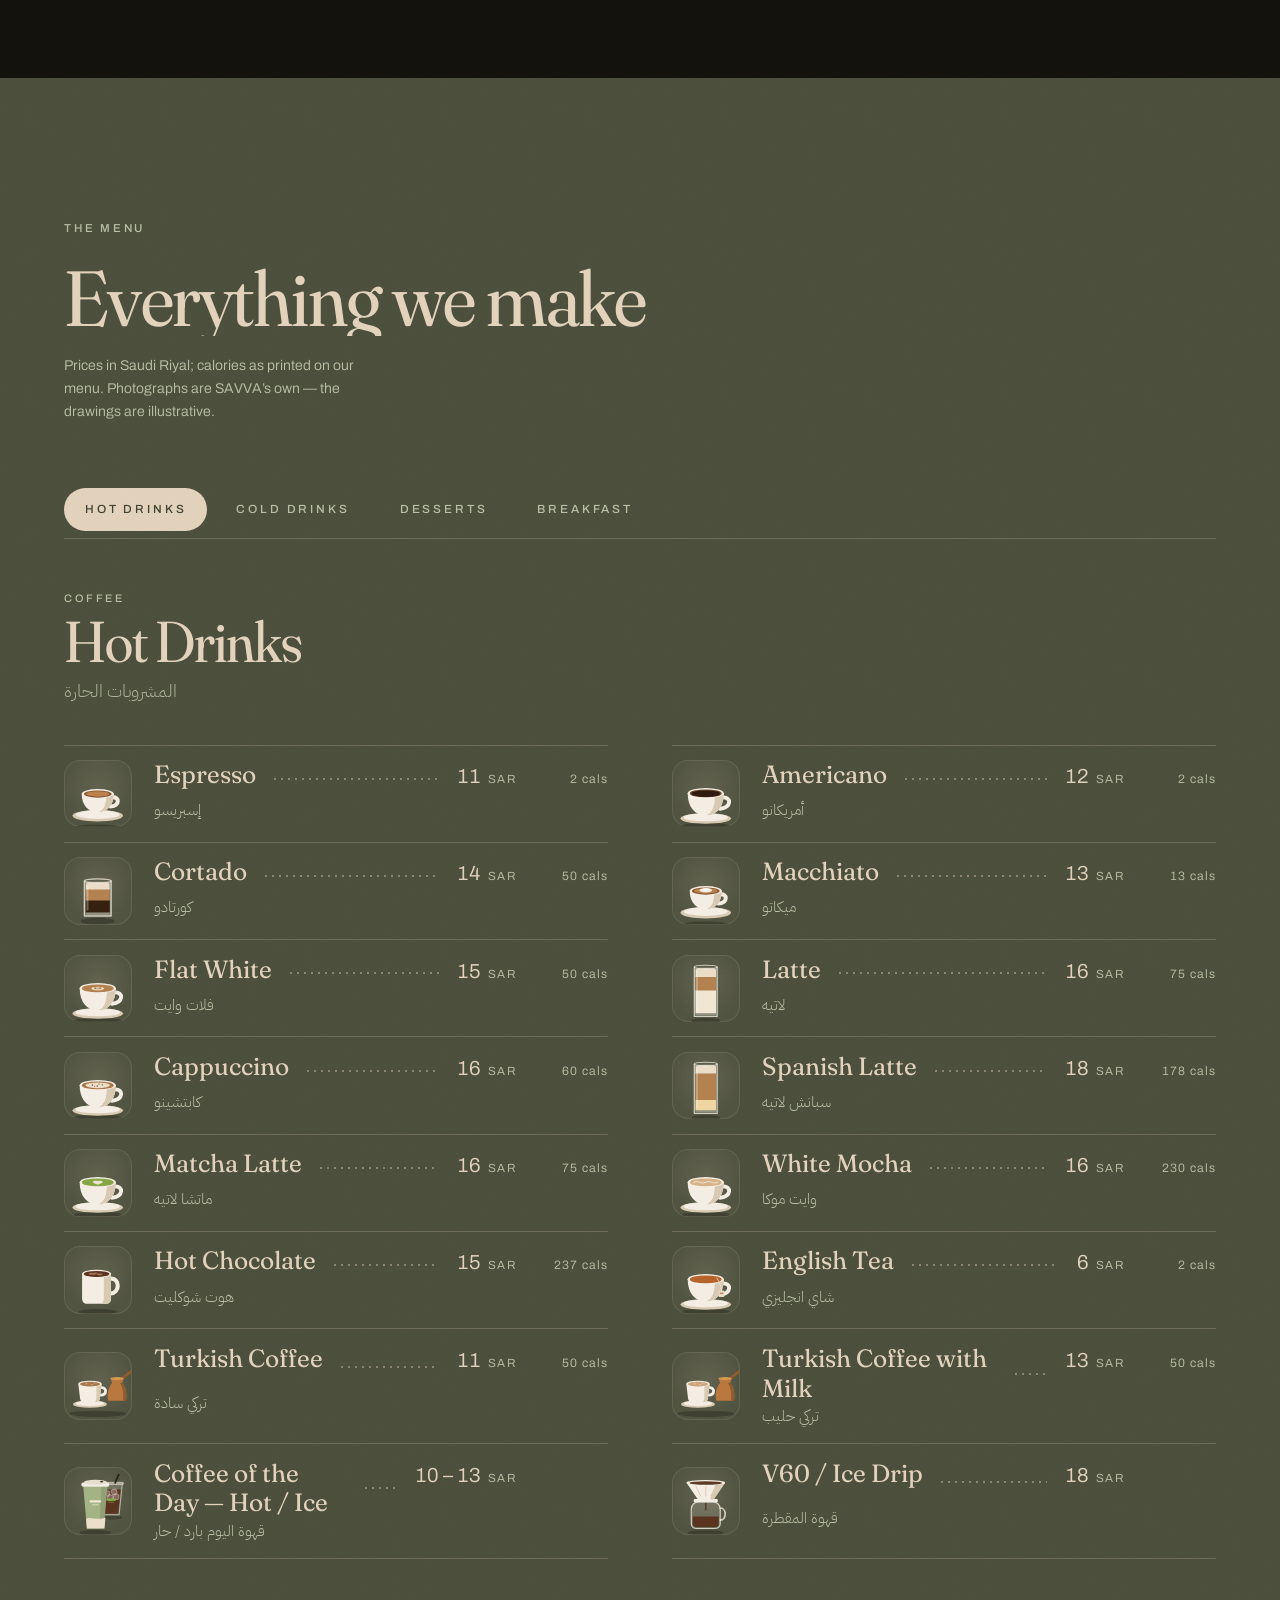
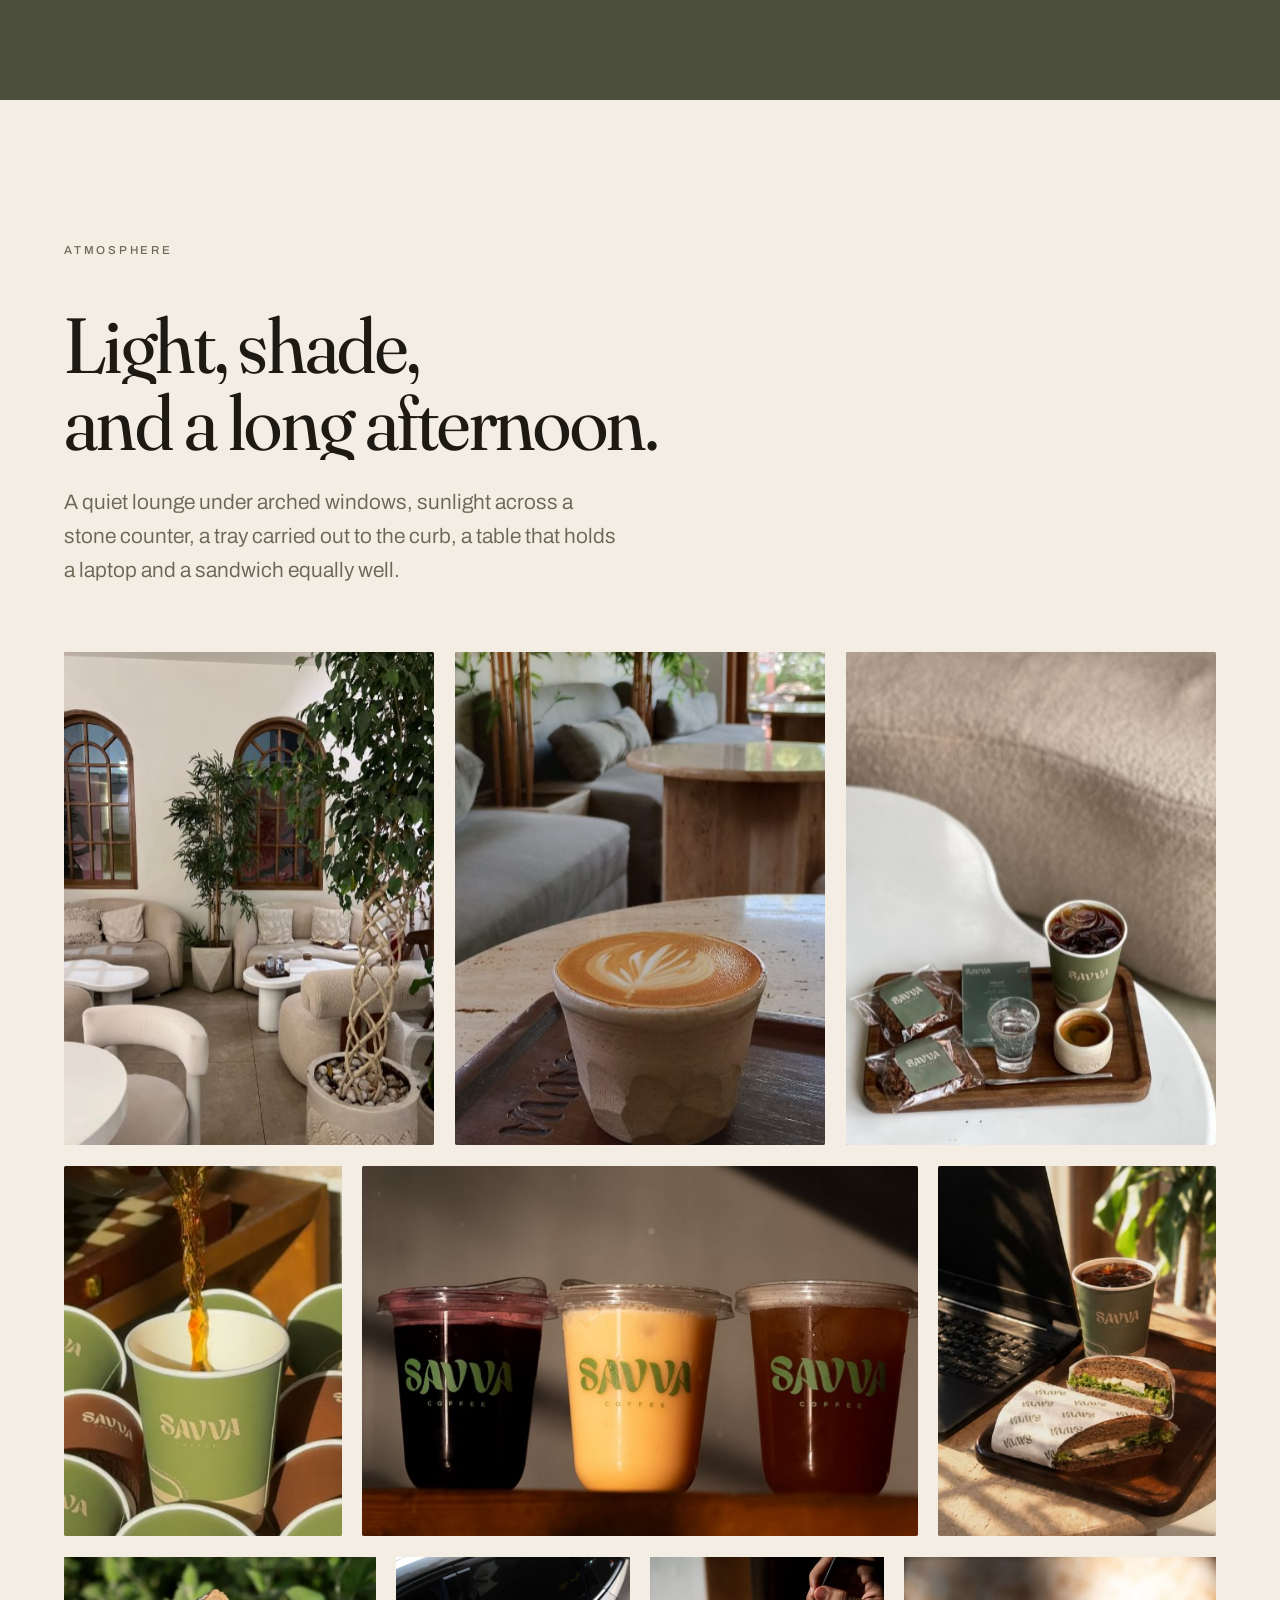
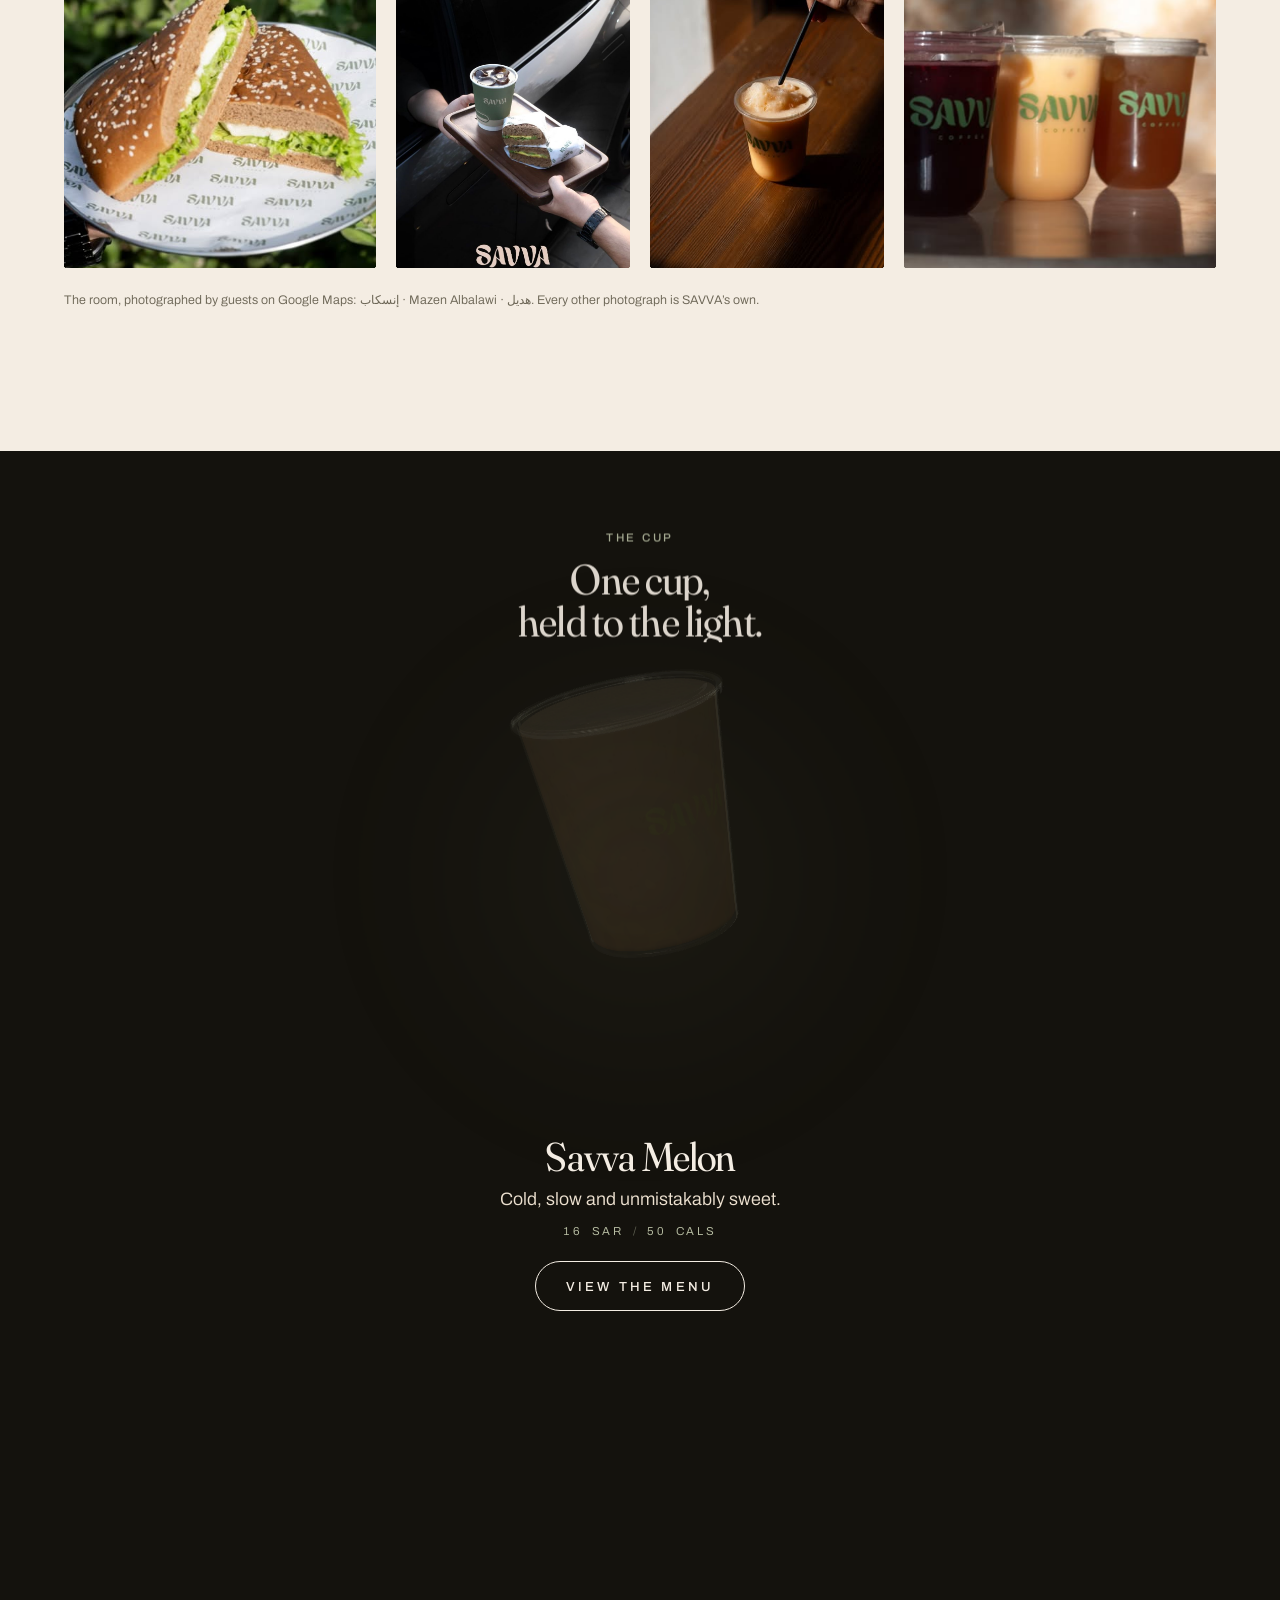
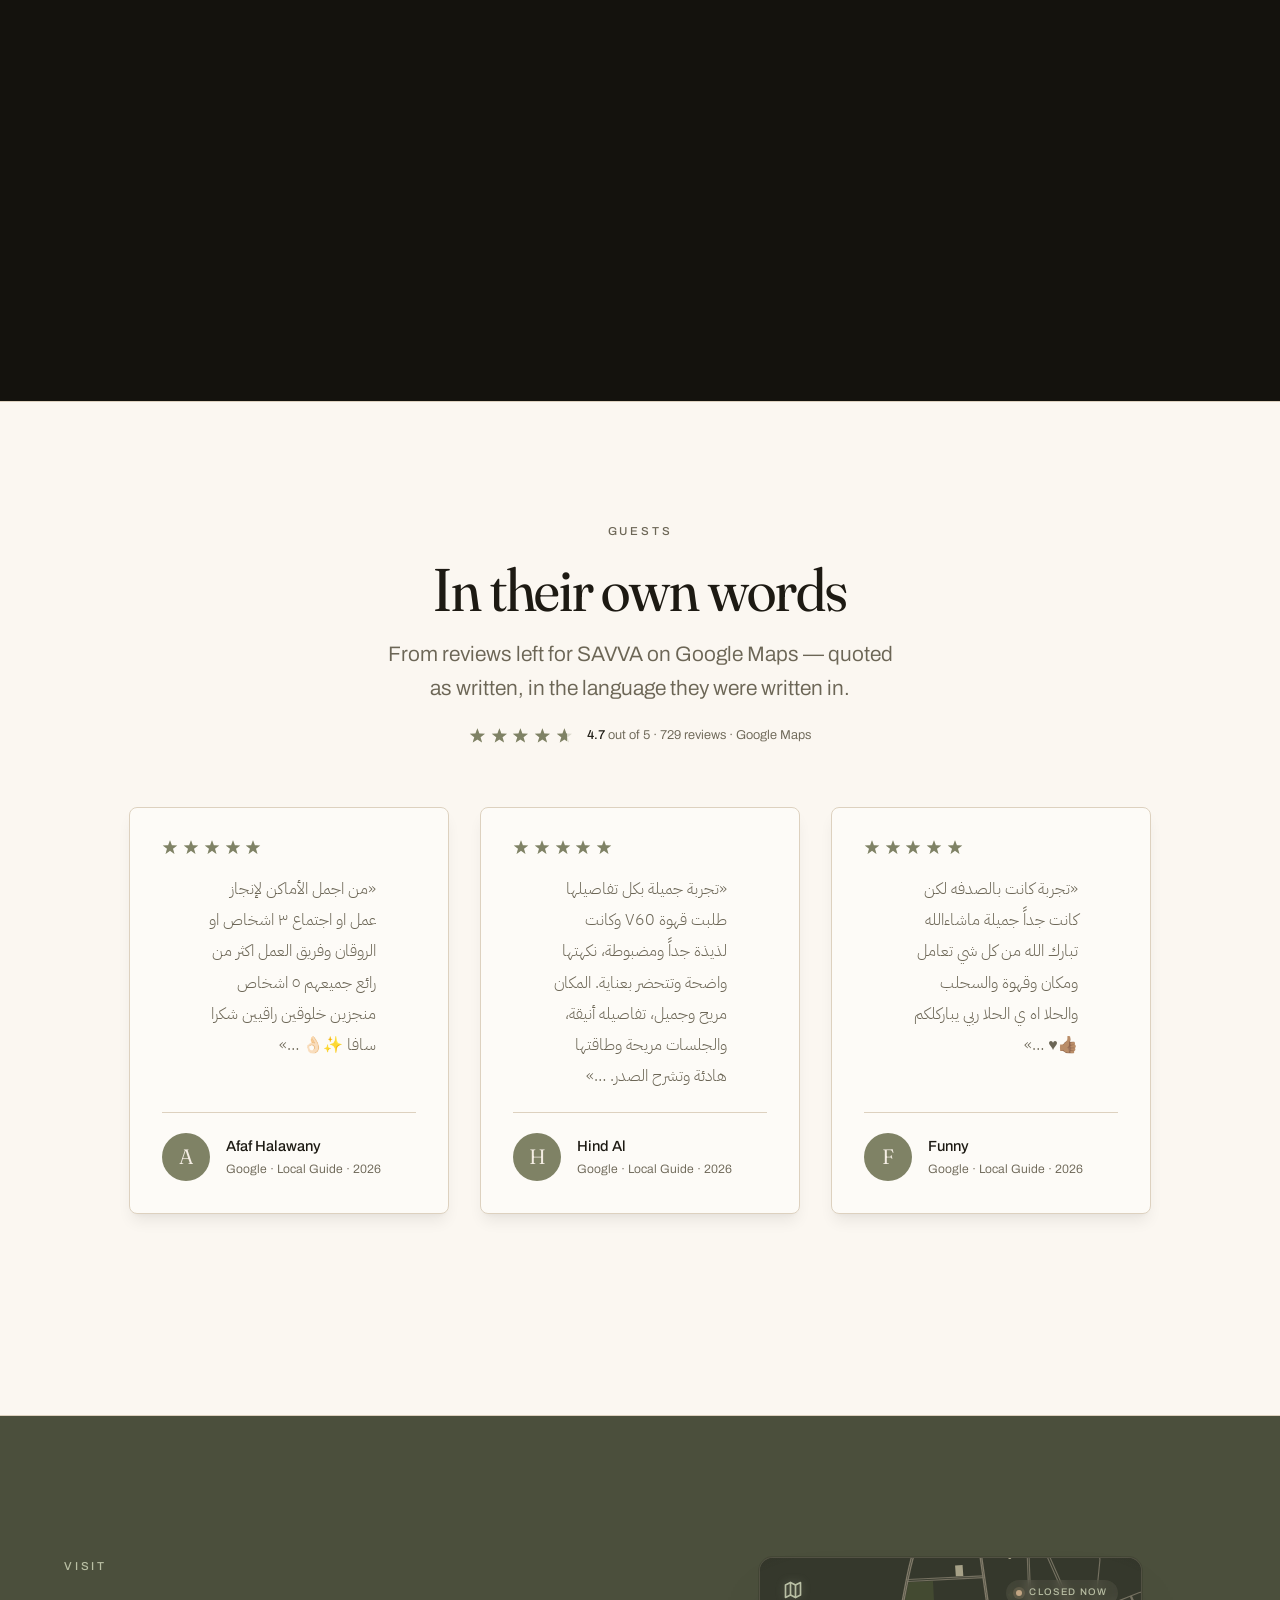
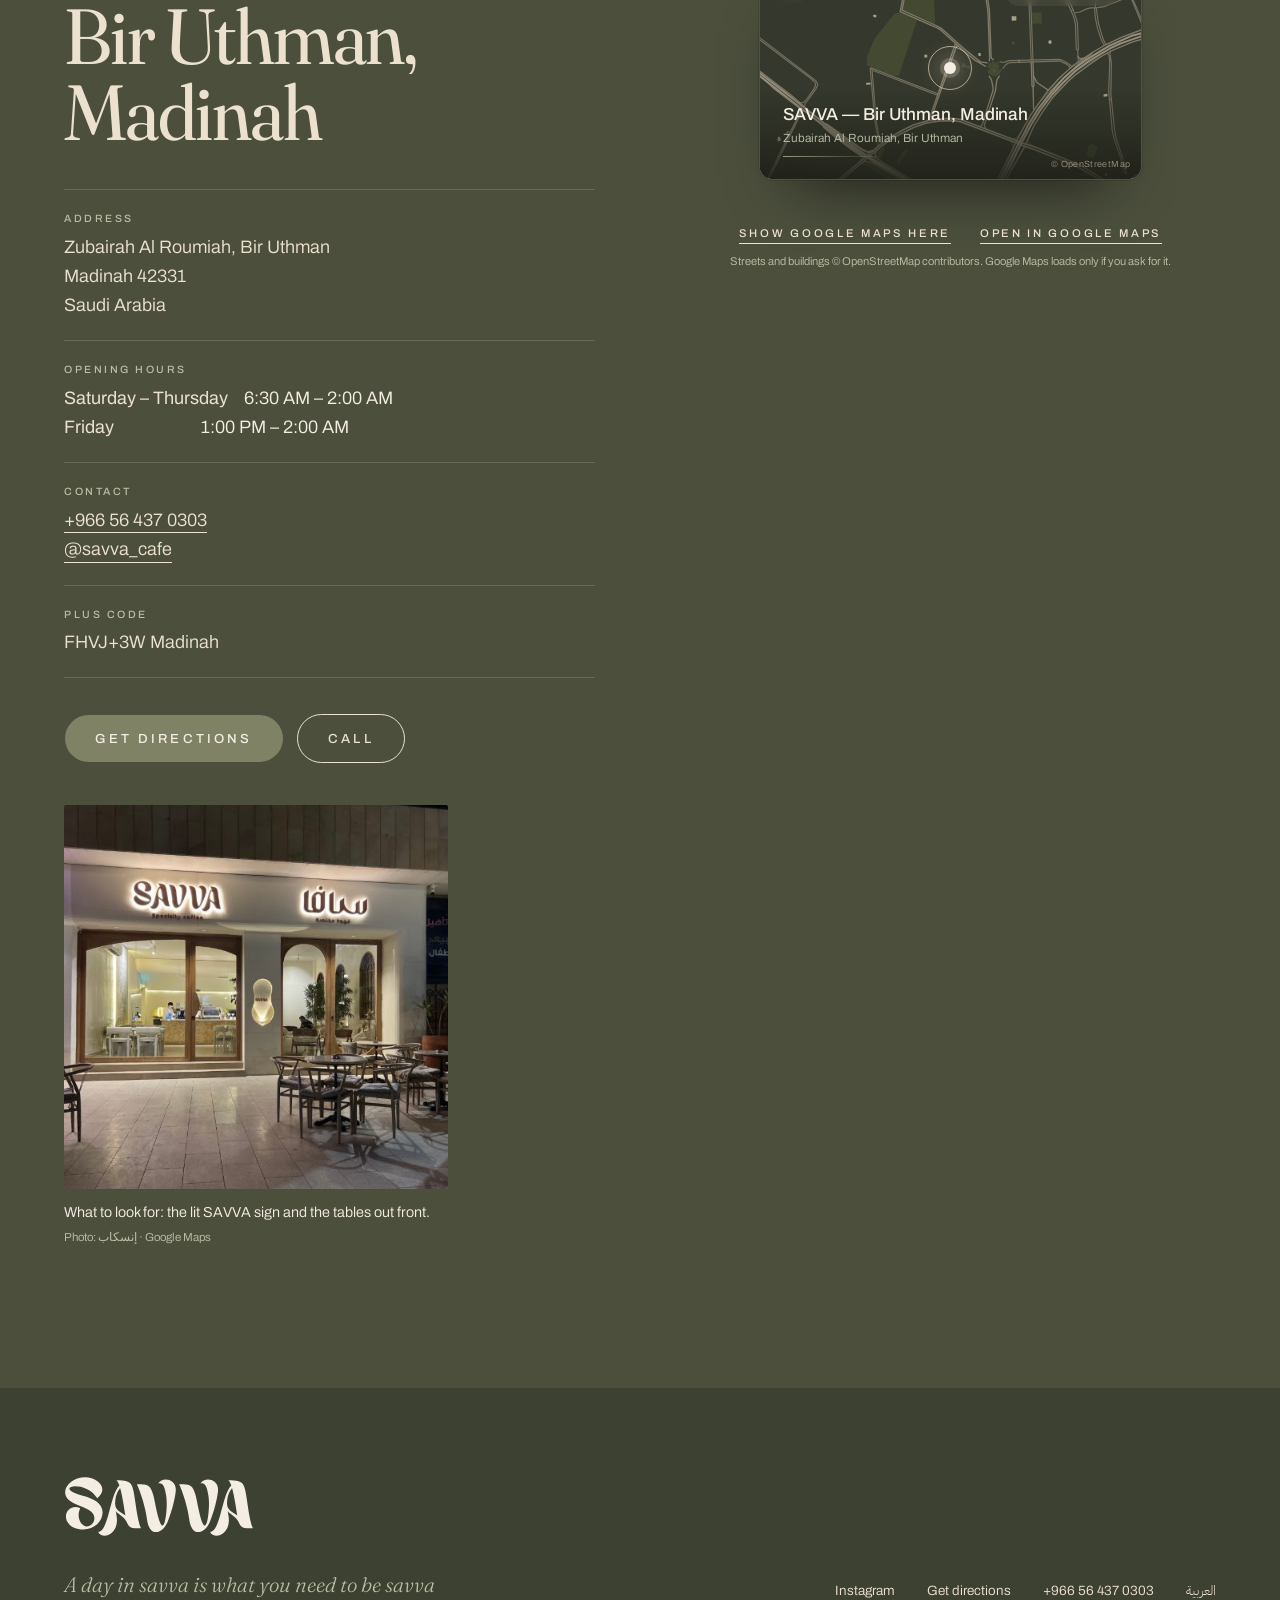
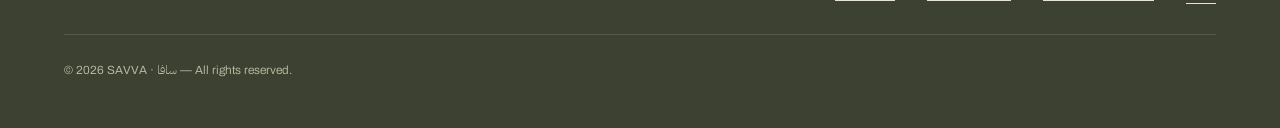
==== commit e57ab117: "Show the room: guests' Google Maps photos (credited), the front beside the address, SAVVA's Madini C" ====
--- a/index.html
+++ b/index.html
@@ -373,7 +373,7 @@
         </div>
         <ul class="rows">
           <li class="row">
-            <span class="row__art" aria-hidden="true"><svg viewBox="0 0 64 64" focusable="false"><use href="assets/img/menu-art.svg#cookies"/></svg></span>
+            <span class="row__art row__art--photo" aria-hidden="true"><img src="assets/img/madini-cookies.jpg" alt="" width="480" height="854" loading="lazy" decoding="async" style="--w:150.00%;--l:-25.00%;--t:-118.75%"></span>
             <span class="row__name">Madini Cookies</span>
             <span class="row__alt"><bdi lang="ar" dir="rtl">مديني كوكيز</bdi></span>
             <span class="row__lead" aria-hidden="true"></span>
@@ -455,31 +455,40 @@
     <header class="atmos__head">
       <p class="kicker reveal">Atmosphere</p>
       <h2 class="display atmos__h" id="atmos-h" data-lines><span class="line"><span class="line__in">Light, shade,</span></span><span class="line"><span class="line__in">and a long afternoon.</span></span></h2>
-      <p class="lede reveal">Sunlight across a stone counter, a tray carried out to the curb, a table that holds a laptop and a sandwich equally well.</p>
+      <p class="lede reveal">A quiet lounge under arched windows, sunlight across a stone counter, a tray carried out to the curb, a table that holds a laptop and a sandwich equally well.</p>
     </header>
   </div>
   <div class="wrap">
     <div class="grid">
       <div class="grid__band">
         <figure class="tile tile--tall reveal" style="--d:0ms;--a:0.75">
-          <img src="assets/img/coffee-pour-cups.jpg" alt="Filter coffee poured into Savva cups in morning light" loading="lazy" decoding="async" data-parallax="-0.05">
-        </figure><figure class="tile tile--wide reveal" style="--d:90ms;--a:1.5">
-          <img src="assets/img/three-cups-shadow.jpg" srcset="assets/img/three-cups-shadow.jpg 477w, assets/img/hd/three-cups-shadow.jpg 1080w" sizes="(min-width: 56rem) 50vw, 100vw" alt="Three Savva cold drinks lined up in hard afternoon shadow" loading="lazy" decoding="async" data-parallax="0.05">
+          <img src="assets/img/room-lounge.jpg" srcset="assets/img/room-lounge.jpg 480w, assets/img/hd/room-lounge.jpg 1080w" sizes="(min-width: 56rem) 30vw, 50vw" alt="The lounge: cream sofas, tall plants and two arched windows" loading="lazy" decoding="async" data-parallax="-0.05">
+        </figure><figure class="tile tile--tall reveal" style="--d:90ms;--a:0.75">
+          <img src="assets/img/room-latte.jpg" srcset="assets/img/room-latte.jpg 480w, assets/img/hd/room-latte.jpg 1080w" sizes="(min-width: 56rem) 30vw, 50vw" alt="A coffee with latte art on a wooden tray, sofas and plants behind" loading="lazy" decoding="async" data-parallax="0.05">
         </figure><figure class="tile tile--tall reveal" style="--d:180ms;--a:0.75">
-          <img src="assets/img/desk-morning.jpg" srcset="assets/img/desk-morning.jpg 478w, assets/img/hd/desk-morning.jpg 1080w" sizes="(min-width: 56rem) 30vw, 50vw" alt="An iced coffee and a sandwich beside a laptop in the sun" loading="lazy" decoding="async" data-parallax="-0.05">
+          <img src="assets/img/room-tray.jpg" srcset="assets/img/room-tray.jpg 480w, assets/img/hd/room-tray.jpg 1080w" sizes="(min-width: 56rem) 30vw, 50vw" alt="An iced coffee, a small hot coffee and water on a tray with SAVVA packs" loading="lazy" decoding="async" data-parallax="-0.05">
         </figure>
       </div><div class="grid__band">
-        <figure class="tile tile--square reveal" style="--d:270ms;--a:1">
-          <img src="assets/img/halloumi-sandwich.jpg" srcset="assets/img/halloumi-sandwich.jpg 512w, assets/img/hd/halloumi-sandwich.jpg 896w" sizes="(min-width: 56rem) 30vw, 50vw" alt="A halloumi sandwich on Savva branded paper" loading="lazy" decoding="async" data-parallax="0.05">
+        <figure class="tile tile--tall reveal" style="--d:270ms;--a:0.75">
+          <img src="assets/img/coffee-pour-cups.jpg" alt="Filter coffee poured into Savva cups in morning light" loading="lazy" decoding="async" data-parallax="0.05">
+        </figure><figure class="tile tile--wide reveal" style="--d:0ms;--a:1.5">
+          <img src="assets/img/three-cups-shadow.jpg" srcset="assets/img/three-cups-shadow.jpg 477w, assets/img/hd/three-cups-shadow.jpg 1080w" sizes="(min-width: 56rem) 50vw, 100vw" alt="Three Savva cold drinks lined up in hard afternoon shadow" loading="lazy" decoding="async" data-parallax="-0.05">
+        </figure><figure class="tile tile--tall reveal" style="--d:90ms;--a:0.75">
+          <img src="assets/img/desk-morning.jpg" srcset="assets/img/desk-morning.jpg 478w, assets/img/hd/desk-morning.jpg 1080w" sizes="(min-width: 56rem) 30vw, 50vw" alt="An iced coffee and a sandwich beside a laptop in the sun" loading="lazy" decoding="async" data-parallax="0.05">
+        </figure>
+      </div><div class="grid__band">
+        <figure class="tile tile--square reveal" style="--d:180ms;--a:1">
+          <img src="assets/img/halloumi-sandwich.jpg" srcset="assets/img/halloumi-sandwich.jpg 512w, assets/img/hd/halloumi-sandwich.jpg 896w" sizes="(min-width: 56rem) 30vw, 50vw" alt="A halloumi sandwich on Savva branded paper" loading="lazy" decoding="async" data-parallax="-0.05">
+        </figure><figure class="tile tile--tall reveal" style="--d:270ms;--a:0.75">
+          <img src="assets/img/curbside-tray.jpg" srcset="assets/img/curbside-tray.jpg 518w, assets/img/hd/curbside-tray.jpg 1080w" sizes="(min-width: 56rem) 30vw, 50vw" alt="A tray handed through a car window" loading="lazy" decoding="async" data-parallax="0.05">
         </figure><figure class="tile tile--tall reveal" style="--d:0ms;--a:0.75">
-          <img src="assets/img/curbside-tray.jpg" srcset="assets/img/curbside-tray.jpg 518w, assets/img/hd/curbside-tray.jpg 1080w" sizes="(min-width: 56rem) 30vw, 50vw" alt="A tray handed through a car window" loading="lazy" decoding="async" data-parallax="-0.05">
-        </figure><figure class="tile tile--tall reveal" style="--d:90ms;--a:0.75">
-          <img src="assets/img/slush-wood-table.jpg" srcset="assets/img/slush-wood-table.jpg 477w, assets/img/hd/slush-wood-table.jpg 1080w" sizes="(min-width: 56rem) 30vw, 50vw" alt="A slush on a warm wooden table" loading="lazy" decoding="async" data-parallax="0.05">
-        </figure><figure class="tile tile--square reveal" style="--d:180ms;--a:1">
-          <img src="assets/img/three-cups-stone.jpg" srcset="assets/img/three-cups-stone.jpg 477w, assets/img/hd/three-cups-stone.jpg 1080w" sizes="(min-width: 56rem) 30vw, 50vw" alt="Cold drinks resting on a stone counter" loading="lazy" decoding="async" data-parallax="-0.05">
+          <img src="assets/img/slush-wood-table.jpg" srcset="assets/img/slush-wood-table.jpg 477w, assets/img/hd/slush-wood-table.jpg 1080w" sizes="(min-width: 56rem) 30vw, 50vw" alt="A slush on a warm wooden table" loading="lazy" decoding="async" data-parallax="-0.05">
+        </figure><figure class="tile tile--square reveal" style="--d:90ms;--a:1">
+          <img src="assets/img/three-cups-stone.jpg" srcset="assets/img/three-cups-stone.jpg 477w, assets/img/hd/three-cups-stone.jpg 1080w" sizes="(min-width: 56rem) 30vw, 50vw" alt="Cold drinks resting on a stone counter" loading="lazy" decoding="async" data-parallax="0.05">
         </figure>
       </div>
     </div>
+    <p class="atmos__credit reveal">The room, photographed by guests on Google Maps: <bdi>إنسكاب</bdi> · <bdi>Mazen Albalawi</bdi> · <bdi>هديل</bdi>. Every other photograph is SAVVA’s own.</p>
   </div>
 </section>
 <section class="ritual" id="ritual" aria-labelledby="ritual-h" data-ritual>
@@ -575,6 +584,10 @@
         <a class="btn btn--solid" href="https://www.google.com/maps/dir/?api=1&destination=24.4926931,39.5823565" target="_blank" rel="noopener">Get directions</a>
         <a class="btn btn--ghost" href="tel:+966564370303">Call</a>
       </div>
+      <figure class="loc__door reveal">
+        <img src="assets/img/front-night.jpg" srcset="assets/img/front-night.jpg 480w, assets/img/hd/front-night.jpg 1080w" sizes="24rem" alt="SAVVA’s front at night: the lit sign, arched doors and the tables outside" width="480" height="640" loading="lazy" decoding="async">
+        <figcaption>What to look for: the lit SAVVA sign and the tables out front.<small>Photo: <bdi>إنسكاب</bdi> · Google Maps</small></figcaption>
+      </figure>
     </div>
     <div class="loc__map reveal">
       <div id="savva-3d-location" class="xmap" data-xmap data-map="assets/data/savva-map.json" data-map-half="875">
--- a/assets/css/savva.css
+++ b/assets/css/savva.css
@@ -906,6 +906,7 @@
 .atmos { padding-block: var(--section); background: var(--color-background); }
 .atmos__head { max-width: 52rem; margin-block-end: clamp(2.6rem, 5vw, 4.5rem); display: grid; gap: 1.6rem; }
 .atmos__h { max-width: 14ch; }
+.atmos__credit { margin-block-start: clamp(1rem, 2vw, 1.4rem); font-size: .78rem; line-height: 1.6; color: var(--color-muted); }
 
 .grid {
   display: grid;
@@ -1307,6 +1308,12 @@
 .loc__cta { display: flex; flex-wrap: wrap; gap: .8rem; margin-block-start: 2.2rem; }
 .loc .btn--solid { --btn-bg: var(--olive-500); }
 .loc .btn--ghost { color: var(--cream-400); }
+/* the front, so the door is familiar on arrival: a square crop that keeps the
+   lit sign and the doors */
+.loc__door { margin: 2.6rem 0 0; max-width: 24rem; display: grid; gap: .75rem; }
+.loc__door img { width: 100%; aspect-ratio: 1; object-fit: cover; object-position: 50% 36%; border-radius: 2px; }
+.loc__door figcaption { display: grid; gap: .25rem; font-size: .9rem; color: var(--cream-300); }
+.loc__door small { font-size: .72rem; color: var(--olive-300); }
 
 /* The location card, on the real map. Collapsed, it is a small plate that
    tilts toward the pointer on a spring: Bir Uthman's streets drawn flat from
